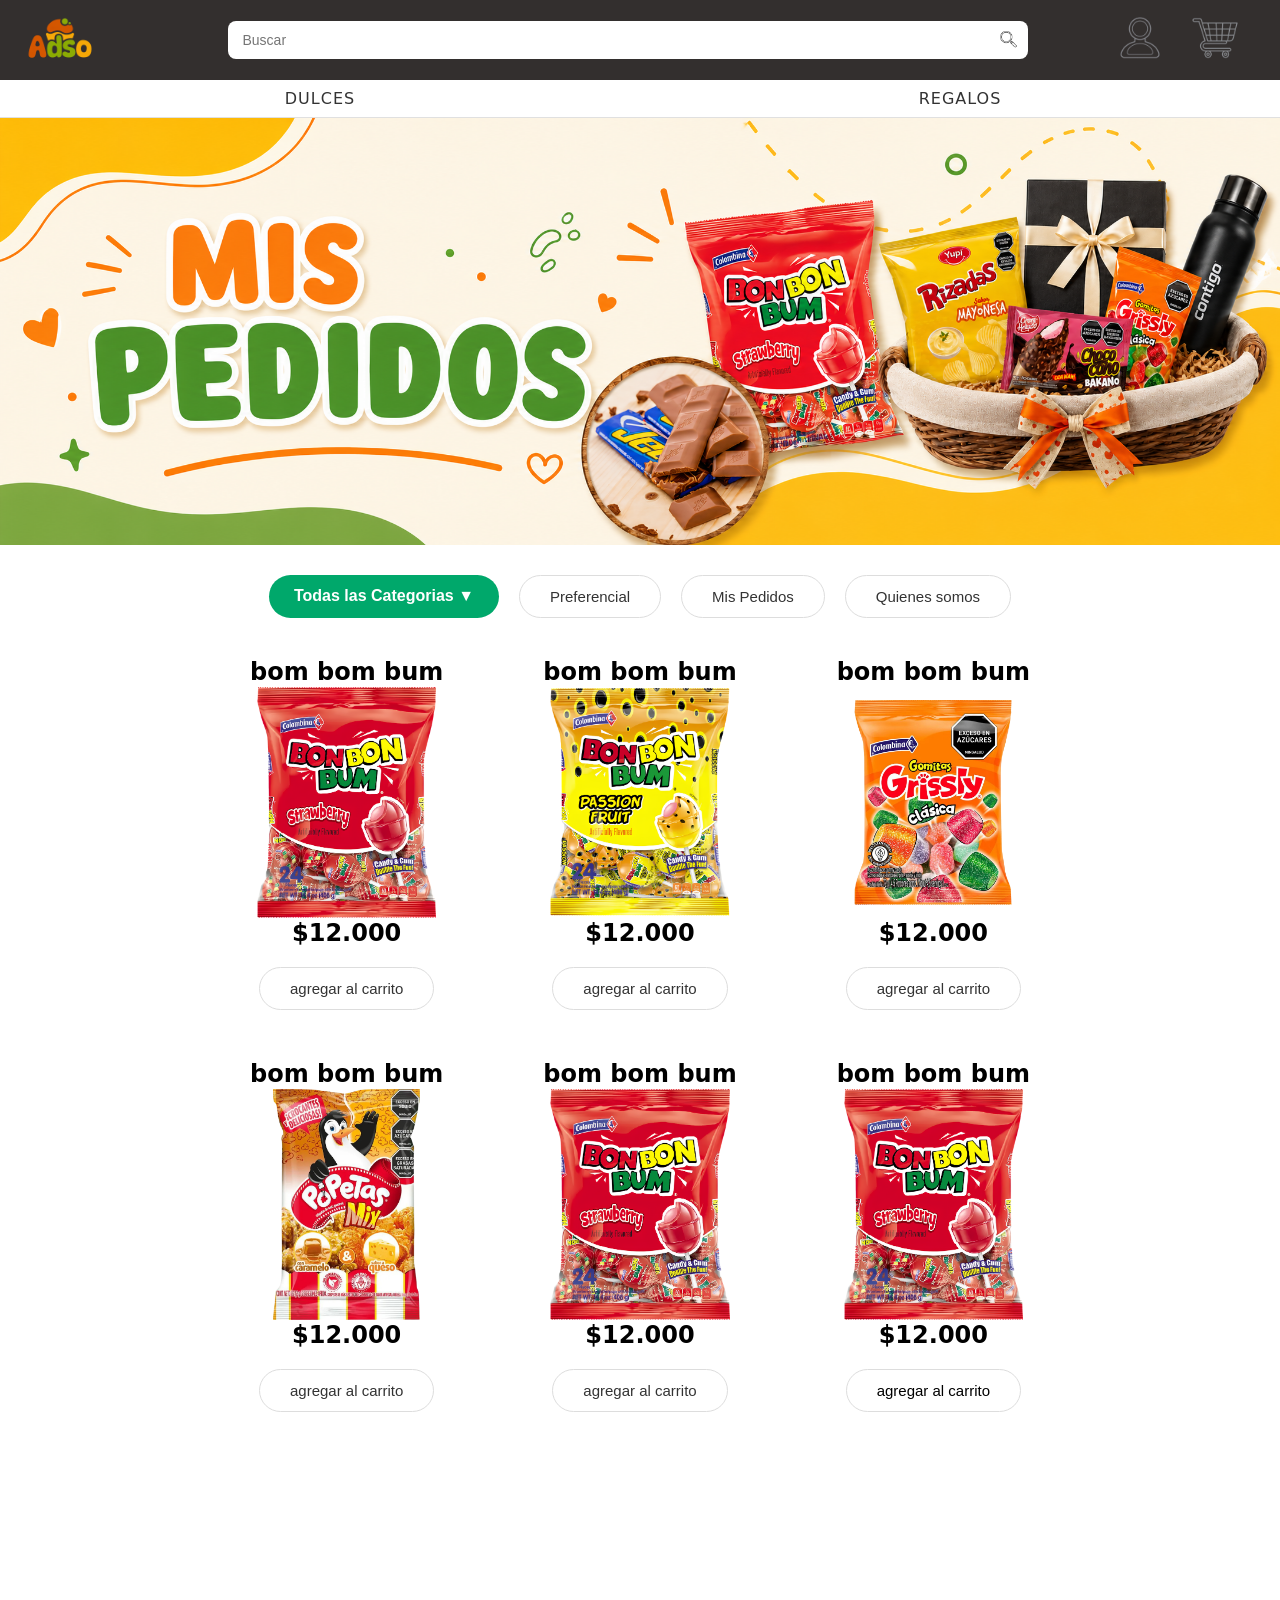
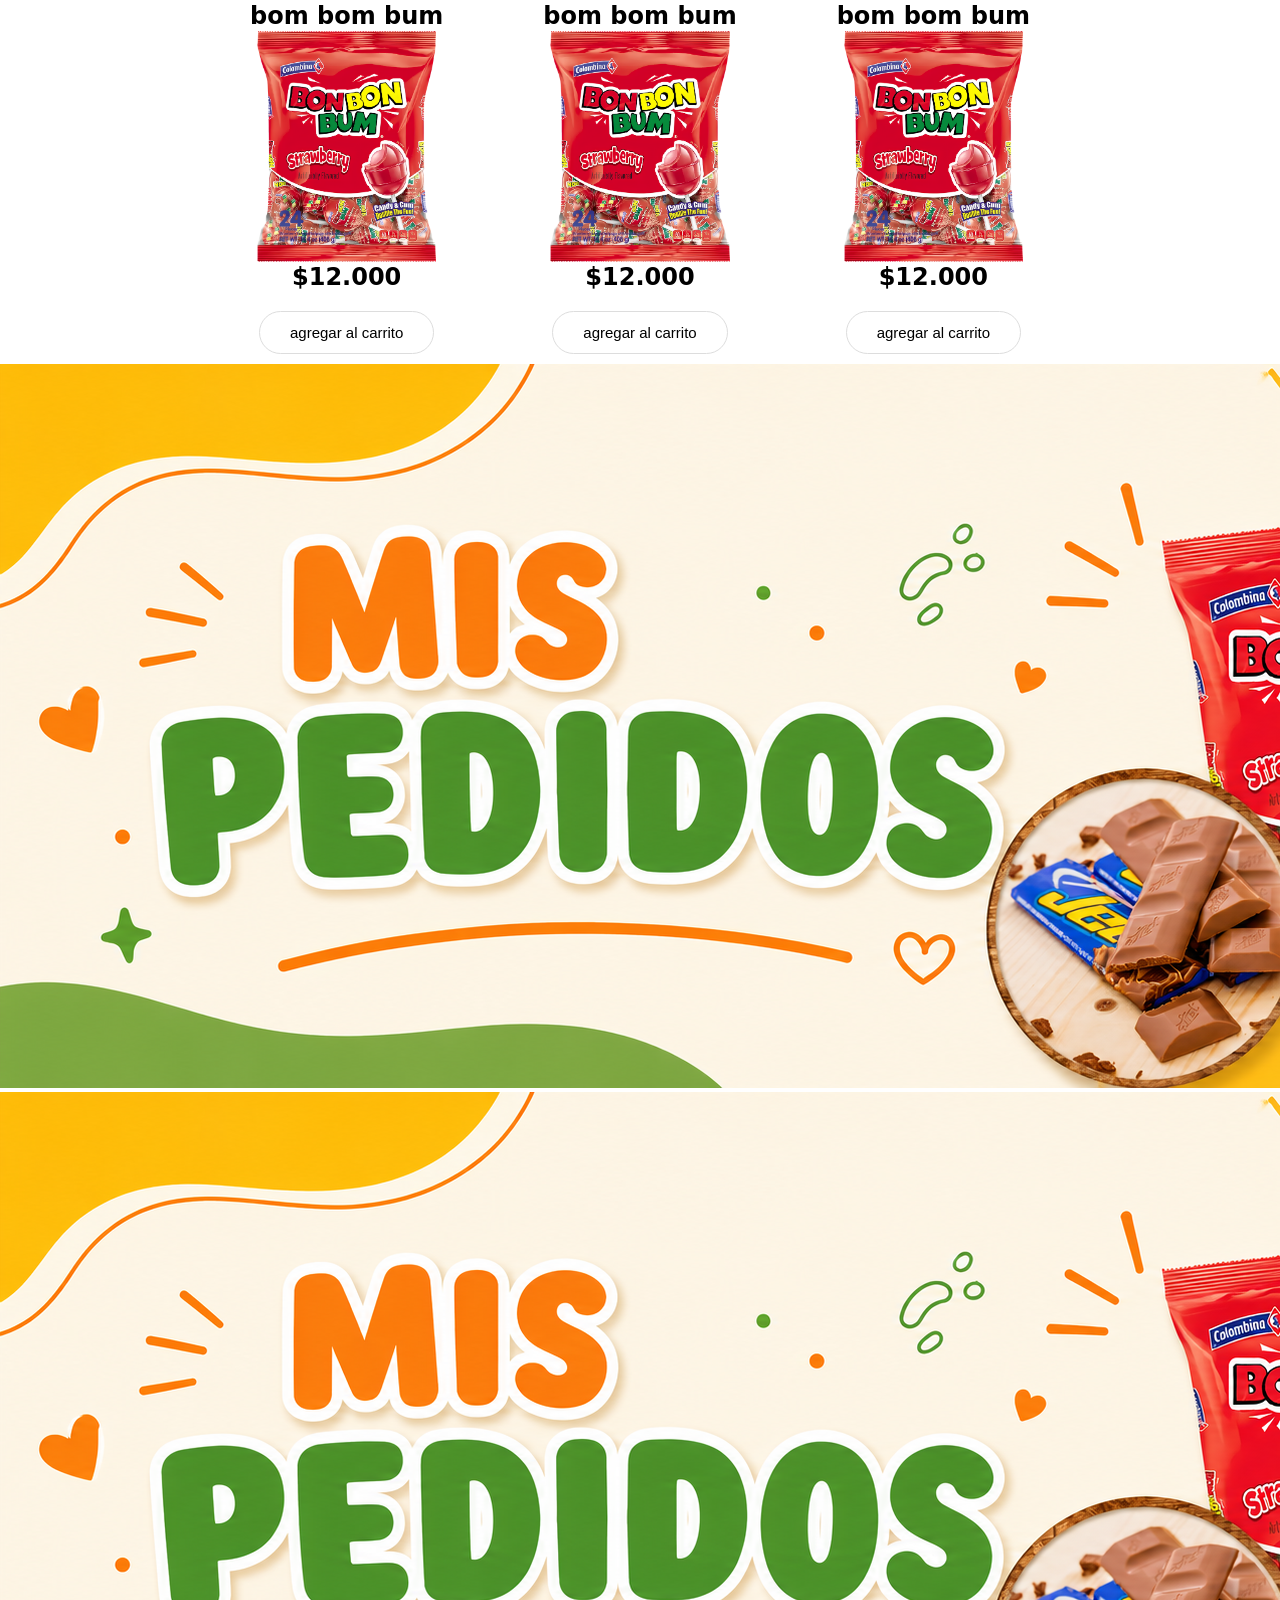
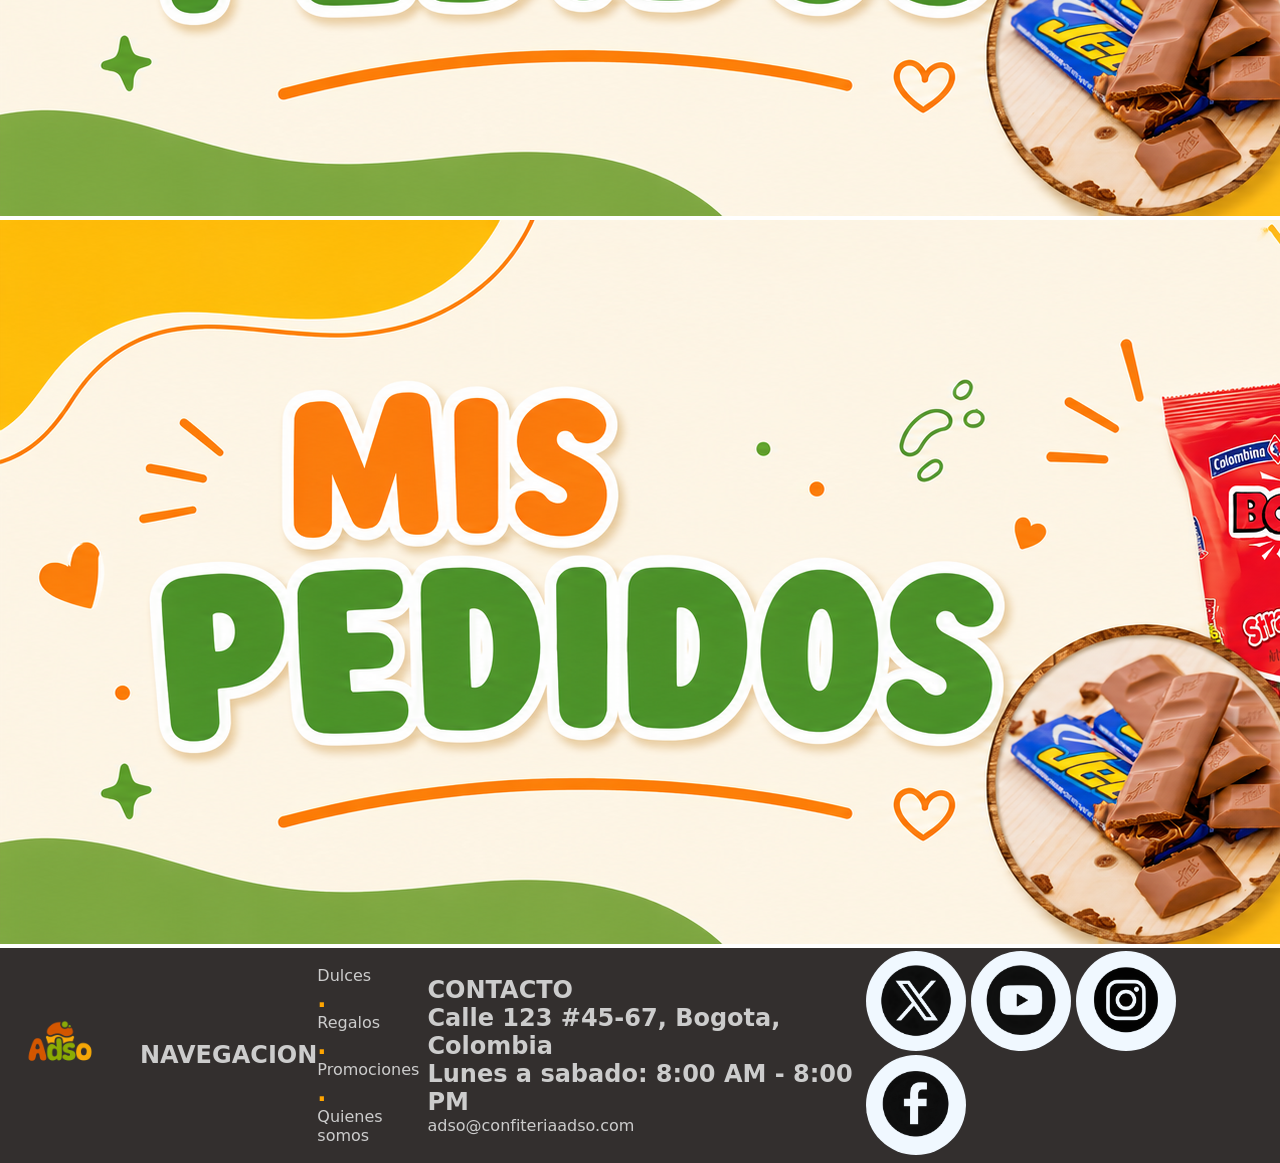
==== index.html @ 0f131763 "agregue mas elementos como los banner y deseñe la parte principal del footer" ====
<!DOCTYPE html>
<html lang="es">
<head>
    <meta charset="UTF-8">
    <meta name="viewport" content="width=device-width, initial-scale=1.0">
    <link rel="stylesheet" href="style.css">
    <title>Confiteria ADSO</title>
</head>
<body>
    <header class="header">
        <!-- logo confiteria -->
        <a href="" class="logo">
            <img src="logo.png" alt="Logo ADSO">
        </a>

        <!-- barra de busqueda -->
        <div class="busqueda">
            <input type="text" placeholder="Buscar">
            <button class="btn-buscar">
                <img src="lupa.png" alt="lupa">
            </button>
        </div>

        <!-- iconos -->
        <div class="iconos">
            <a href="" class="perfil">
                <img src="icono_perfil.png" alt="Perfil">
            </a>
            <a href="" class="carrito">
                <img src="icono_carrito.png" alt="Carrito">
            </a>
        </div>
    </header>
    <!-- bootones principales -->
    <div class="botones">
        <div class="dulces">
            <a href="">DULCES</a>
        </div>
        <div class="regalos">
            <a href="">REGALOS</a>
        </div>
    </div>
    <!-- banner -->
    <div class="banner">
        <img src="banner_mis_pedidos.png" alt="banner">
    </div>

    <!-- el fondo -->
    <div>
        <!--<img class="background" src="image.png" alt="fondo"> -->
        <!-- botones de navegacion -->
        <div class="navegacion">
            <button class="btn-categorias">
                Todas las Categorias
                <span class="flecha">▼</span>
            </button>
            <button class="btn-nav">Preferencial</button>
            <button class="btn-nav">Mis Pedidos</button>
            <button    class="btn-nav">Quienes somos</button>
        </div>
    </div>

    

    <!-- las tarjetas de los productos -->

    <div class="tarjetas">
        <div class="tarjetas-productos">
            <article class="tarjeta1">
                <header>
                    <h2>bom bom bum</h2>
                </header>
                <div class="imagen1">
                    <img src="bonbonbum.png" alt="dulce">
                </div>
                
                <h2>$12.000</h2>
                <div class="boton1">
                    <button class="btn-producto">agregar al carrito</button>
                </div>
                
            </article>
            
            <article class="tarjeta1">
                <header>
                    <h2>bom bom bum</h2>
                </header>
                <div class="imagen1">
                    <img src="bonbonbum(passion_fruit).png" alt="dulce">
                </div>
                <h2>$12.000</h2>
                <div class="boton1">
                    <button class="btn-producto">agregar al carrito</button>
                </div>
            </article>

            <article class="tarjeta1">
                <header>
                    <h2>bom bom bum</h2>
                </header>
                <div class="imagen1">
                    <img src="gomitas(grisly).png" alt="dulce">
                </div>
                <h2>$12.000</h2>
                <div class="boton1">
                    <button class="btn-producto">agregar al carrito</button>
                </div>
            </article>

            <article class="tarjeta1">
                <header>
                    <h2>bom bom bum</h2>
                </header>
                <div class="imagen1">
                    <img src="popetas(mix).png" alt="dulce">
                </div>
                <h2>$12.000</h2>
                <div class="boton1">
                    <button class="btn-producto">agregar al carrito</button>
                </div>
            </article>

            <article class="tarjeta1">
                <header>
                    <h2>bom bom bum</h2>
                </header>
                <div class="imagen1">
                    <img src="bonbonbum.png" alt="dulce">
                </div>
                <h2>$12.000</h2>
                <div class="boton1">
                    <button class="btn-producto">agregar al carrito</button>
                </div>
            </article>

            <article class="tarjeta1">
                <header>
                    <h2>bom bom bum</h2>
                </header>
                <div class="imagen1">
                    <img src="bonbonbum.png" alt="dulce">
                </div>
                <h2>$12.000</h2>
                <div class="boton1">
                    <button class="btn-producto"><a href="">agregar al carrito</a></button>
                </div>
            </article>

 
    
        </div>
    </div>

    <!-- la parte de los videos -->

    <section class="video1">
        <video autoplay muted>
	        <source src="video_paleta.mp4" type="video/mp4">
        </video>
    </section>

    <!-- la parte de los selectores de videos -->
    
    <section class="tarjetas">

        <div class="tarjetas-productos">
            <article class="tarjeta1">
                <header>
                    <h2>bom bom bum</h2>
                </header>
                <div class="imagen1">
                    <img src="bonbonbum.png" alt="dulce">
                </div>
                <h2>$12.000</h2>
                <div class="boton1">
                    <button class="btn-producto"><a href="">agregar al carrito</a></button>
                </div>
            </article>

        <article class="tarjeta1">
                <header>
                    <h2>bom bom bum</h2>
                </header>
                <div class="imagen1">
                    <img src="bonbonbum.png" alt="dulce">
                </div>
                <h2>$12.000</h2>
                <div class="boton1">
                    <button class="btn-producto"><a href="">agregar al carrito</a></button>
                </div>
        </article>

        <article class="tarjeta1">
                <header>
                    <h2>bom bom bum</h2>
                </header>
                <div class="imagen1">
                    <img src="bonbonbum.png" alt="dulce">
                </div>
                <h2>$12.000</h2>
                <div class="boton1">
                    <button class="btn-producto"><a href="">agregar al carrito</a></button>
                </div>
        </article>
        </div>
        

    </section>
    
    <!-- banners -->

    <section class="banners">
        <img src="banner_mis_pedidos.png" alt="mis_Pedidos">
        <img src="banner_mis_pedidos.png" alt="mi_Preferencial">
        <img src="banner_mis_pedidos.png" alt="quienes_Somos">
    </section>


    <!-- el fotter-->
    <footer class="footer">
        <div class="logo-footer">
            <img src="logo.png" alt="logo">
        </div>

        <div>
            <h2>NAVEGACION</h2>
        </div>

        <div class="enlaces">
            <a href="">Dulces</a>
            <h2><span>.</span></h2>
            <a href="">Regalos</a>
            <h2><span>.</span></h2>
            <a href="">Promociones</a>
            <h2><span>.</span></h2>
            <a href="">Quienes somos</a>
        </div>

        <div class="referencias">

            <h2>CONTACTO</h2>

            <h2>Calle 123 #45-67, Bogota, Colombia</h2>

            <h2>Lunes a sabado: 8:00 AM - 8:00 PM</h2>

            <a href="mailto:adso@gmail.com">adso@confiteriaadso.com</a>
        </div>

        <div class="iconos-footer">
            <img src="icono_twitter.png" alt="twitter">
            <img src="icono_youtube.png" alt="youtube">
            <img src="icono_instagram.png" alt="instagram">
            <img src="icono_facebook.png" alt="facebook">
        </div>


    </footer>

</body>
</html>
---- style.css ----
* {
    margin: 0;
    padding: 0;
    box-sizing: border-box;
}

body {
    font-family: system-ui, -apple-system, BlinkMacSystemFont, 'Segoe UI', Roboto, Oxygen, Ubuntu, Cantarell, 'Open Sans', 'Helvetica Neue', sans-serif;
}

/* el header */
.header {
    background-color: #332f2e;
    width: 100%;
    height: 80px;
    display: flex;
    justify-content: space-between;
    padding: 0 40px;
}


/* logo */


.logo{
    right: 30px;
    bottom: 8px;
    position: relative;
}

.logo img {
    width: 100px;
    height: auto;
}


/* barra de busqueda */
.busqueda {
    flex: 1;
    max-width: 800px;
    width: 100%;
    margin: 0 40px;
    position: relative;
    display: flex;
    align-items: center;
}

.busqueda input {
    width: 100%;
    height: 38px;
    border: none;
    border-radius: 8px;
    padding: 0 40px 0 15px;
    font-size: 14px;
    outline: none;
}

.btn-buscar {
    position: absolute;
    right: 10px;
    background: none;
    border: none;
    cursor: pointer;
}

.btn-buscar img {
    width: 20px;
    height: 20px;
}

/* iconos el perfil y el carrito */
.iconos {
    display: flex;
    gap: 25px;
    align-items: center;
}

.perfil img,
.carrito img {
    width: 50px;
    height: 50px;
}

/* botones */
.botones {
    background: white;
    height: 38px;
    display: flex;
    border-bottom: 1px solid #e0e0e0;
}

.dulces,
.regalos {
    width: 50%;
    height: 100%;
    display: flex;
    justify-content: center;
    align-items: center;
}

.dulces a,
.regalos a {
    text-decoration: none;
    color: #333;
    font-size: 16px;
    font-weight: 500;
    letter-spacing: 1px;
    
}

.dulces:hover,
.regalos:hover {
    background-color: #f5f5f5;
}

/* banner */

.banner{
    width: 100%;
    height: auto;
    border-radius: 1px #000000;
}

.banner img {
    width: 100%;
    height: auto;
    display: block;
}

/* imagen de fondo */
.background{
    width: 100%;
    height: a;
}

/* botones principales */

.navegacion {
    display: flex;
    justify-content: center;
    gap: 20px;
    margin: 30px 0;
}

.navegacion span {
    font-weight: bold;
}

.btn-categorias {
    background-color: #00a86b;
    color: white;
    border: none;
    border-radius: 25px;
    padding: 12px 25px;
    
    font-size: 100%;
    font-weight: 600;
}

.btn-categorias:hover {
    background-color: #008f5a;
}

.btn-nav {
    background-color: white;
    color: #333;
    border: 1px solid #ddd;
    border-radius: 25px;
    padding: 12px 30px;
    font-size: 15px;
    font-weight: 500;
}

.btn-nav:hover {
    background-color: #f0f0f0;
    border-color: #ccc;
}


/* las tarjetas de los productos */

.tarjetas{
    display: flex;
    align-items: center;
    justify-content: center;
    width: auto;
    height: auto;
}

.imagen1{
    display: flex;
    align-items: center;
    justify-content: center;
    padding: 10px;
    max-width: 264px;
    max-height: 213px;
}

.boton1{
    display: flex;
    align-items: center;
    justify-content: center;
    padding: 10px;
}




.tarjetas-productos{
    width: 850px;
    display: grid;
    align-items: center;
    justify-content: center;
    gap: 30px;
    grid-template-columns: 1fr 1fr 1fr;

}

.tarjeta1 h2{
    display: flex;
    align-items: center;
    justify-content: center;
    padding: 10px ;
}



.tarjeta1 img{
    width: 100%;
    height: auto;
    max-width: 180px;
    display: block;
    max-height: 231px;
    width: auto;
}

.tarjeta1 button{
    display: flex;
    align-items: center;
    justify-content: center;

}

.btn-producto{
    background-color: white;
    color: #333;
    border: 1px solid #ddd;
    border-radius: 25px;
    padding: 12px 30px;
    font-size: 15px;
    font-weight: 500;
    
    
}

.btn-producto a {
    text-decoration: none;
    color: #000000;
}

.btn-producto:hover {
    background-color: #f0f0f0;
    border-color: #ccc;
    
}

/* parte del video */

.video1{
    max-height: 400px;
    height: auto;
    width: auto;
    display: flex;
    align-items: center;
    justify-content: center;
}

.video1 video{
    max-height: 400px;
    height: auto;
    width: auto;
    padding: 10px;
}

/* parte del selector del video */




/* parte de los banners*/

.banners{

}

.banners img{

}


/* parte del footer*/
.footer{
    display: flex;
    align-items: center;
    justify-content: center;



    background-color: #332f2e;
    width: 100%;
    height: 215px;
    display: flex;
    justify-content: space-between;
    padding: 0 40px;

}

.footer a{
    text-decoration: none;
    color: #ccc;
    
}

.footer h2{
    text-decoration: none;
    color: #ccc;
}

.enlaces h2{
    color: orange;
}


.logo-footer{
    right: 30px;
    bottom: 8px;
    position: relative;
}

.logo-footer img {
    width: 100px;
    height: auto;
}

.iconos-footer{
    
}

.iconos-footer img{
    width: 100px;
    height: auto;
    background-color: aliceblue;
    border-radius: 100%;
}
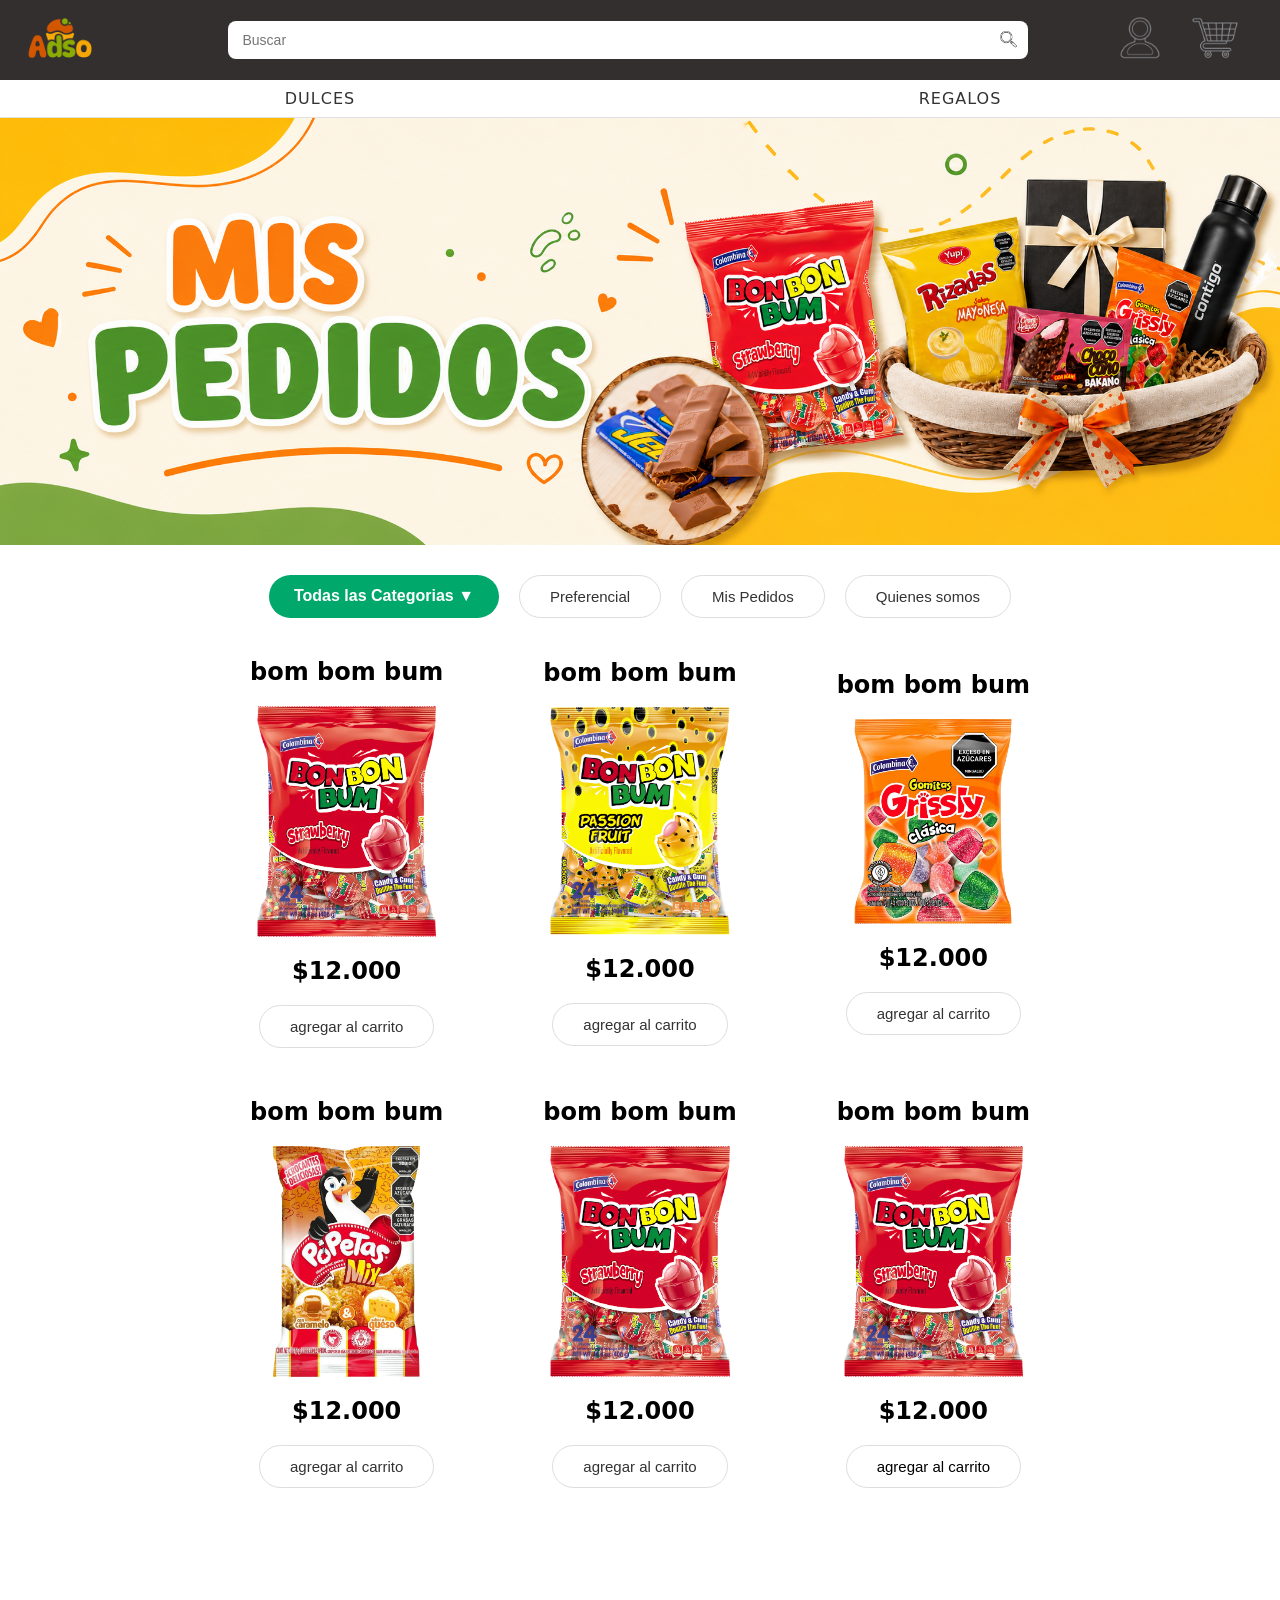
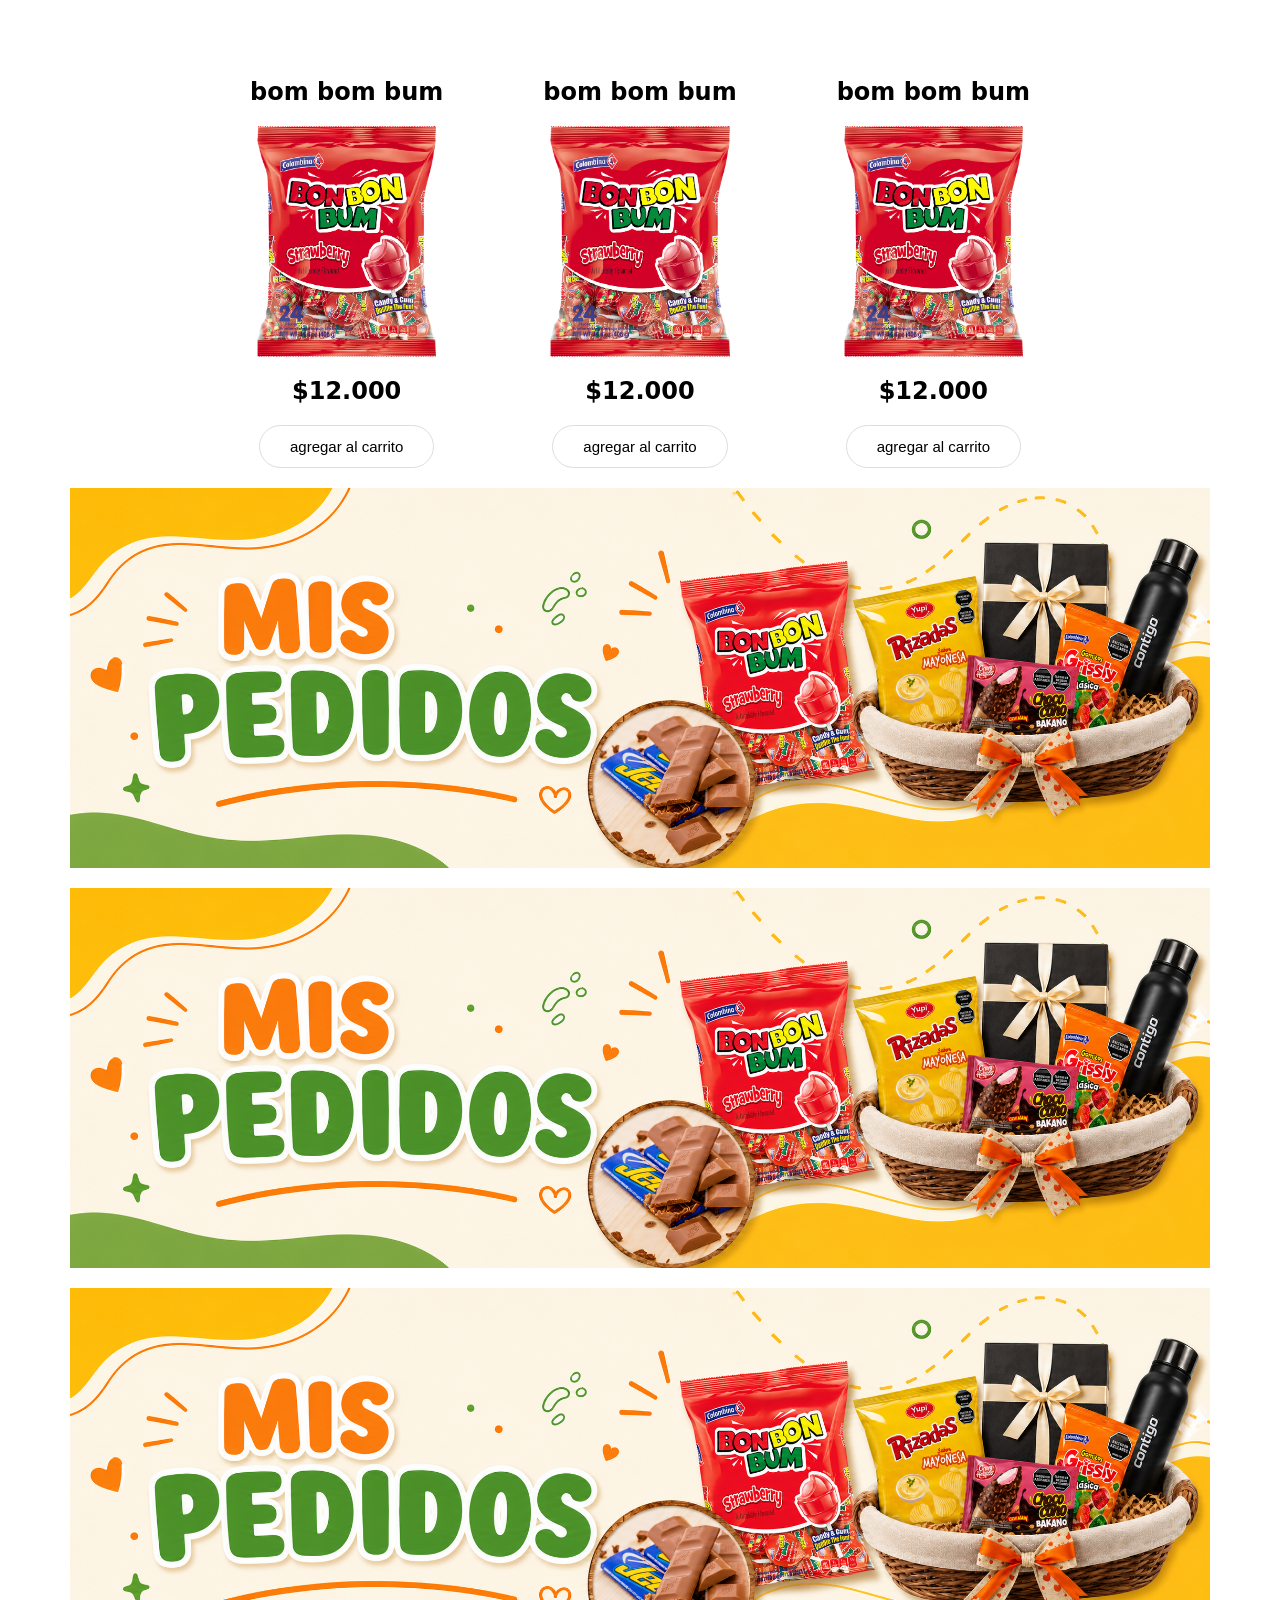
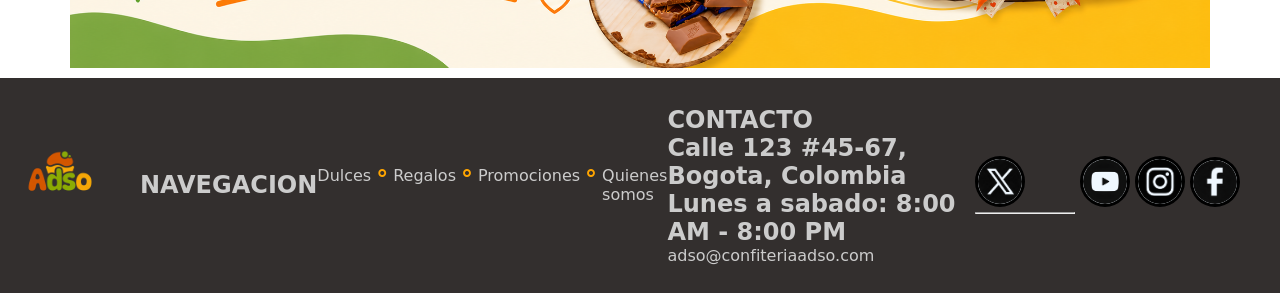
==== commit 98fe626d: "mejore la estructura de la pagina" ====
--- a/index.html
+++ b/index.html
@@ -209,11 +209,11 @@
     
     <!-- banners -->
 
-    <section class="banners">
+    <div class="banners">
         <img src="banner_mis_pedidos.png" alt="mis_Pedidos">
         <img src="banner_mis_pedidos.png" alt="mi_Preferencial">
         <img src="banner_mis_pedidos.png" alt="quienes_Somos">
-    </section>
+    </div>
 
 
     <!-- el fotter-->
@@ -228,11 +228,17 @@
 
         <div class="enlaces">
             <a href="">Dulces</a>
-            <h2><span>.</span></h2>
+            <div class="punto">
+                <h2><span>°</span></h2>
+            </div>
             <a href="">Regalos</a>
-            <h2><span>.</span></h2>
+            <div class="punto">
+                <h2><span>°</span></h2>
+            </div>
             <a href="">Promociones</a>
-            <h2><span>.</span></h2>
+            <div class="punto">
+                <h2><span>°</span></h2>
+            </div>
             <a href="">Quienes somos</a>
         </div>
 
@@ -246,13 +252,18 @@
 
             <a href="mailto:adso@gmail.com">adso@confiteriaadso.com</a>
         </div>
+
+        
 
         <div class="iconos-footer">
             <img src="icono_twitter.png" alt="twitter">
             <img src="icono_youtube.png" alt="youtube">
             <img src="icono_instagram.png" alt="instagram">
             <img src="icono_facebook.png" alt="facebook">
-        </div>
+            <hr>
+        </div>
+
+        
 
 
     </footer>
--- a/style.css
+++ b/style.css
@@ -193,7 +193,7 @@
     justify-content: center;
     padding: 10px;
     max-width: 264px;
-    max-height: 213px;
+    max-height: 270px;
 }
 
 .boton1{
@@ -229,7 +229,7 @@
     width: 100%;
     height: auto;
     max-width: 180px;
-    display: block;
+    display: flex;
     max-height: 231px;
     width: auto;
 }
@@ -290,11 +290,19 @@
 /* parte de los banners*/
 
 .banners{
-
+    height: auto;
+    width: auto;
+    display: grid;
+    align-items: center;
+    justify-content: center;
 }
 
 .banners img{
-
+    height: 400px;
+    max-height: 400px;
+    height: auto;
+    width: auto;
+    padding: 10px;
 }
 
 
@@ -325,6 +333,13 @@
     text-decoration: none;
     color: #ccc;
 }
+
+.enlaces{
+    display: flex;
+    justify-content: center;
+    gap: 5px;
+}
+
 
 .enlaces h2{
     color: orange;
@@ -342,13 +357,26 @@
     height: auto;
 }
 
+
 .iconos-footer{
-    
+    width: 400px;
+    display: grid;
+    align-items: center;
+    justify-content: center;
+    gap: 5px;
+    grid-template-columns: 1fr 1fr 1fr 1fr;
 }
 
 .iconos-footer img{
-    width: 100px;
+    width: 50px;
     height: auto;
     background-color: aliceblue;
     border-radius: 100%;
-}
+    border-color: #000000;
+    border-style: solid;
+}
+
+.footer hr{
+    color: #008f5a;
+    width: 100px;
+}
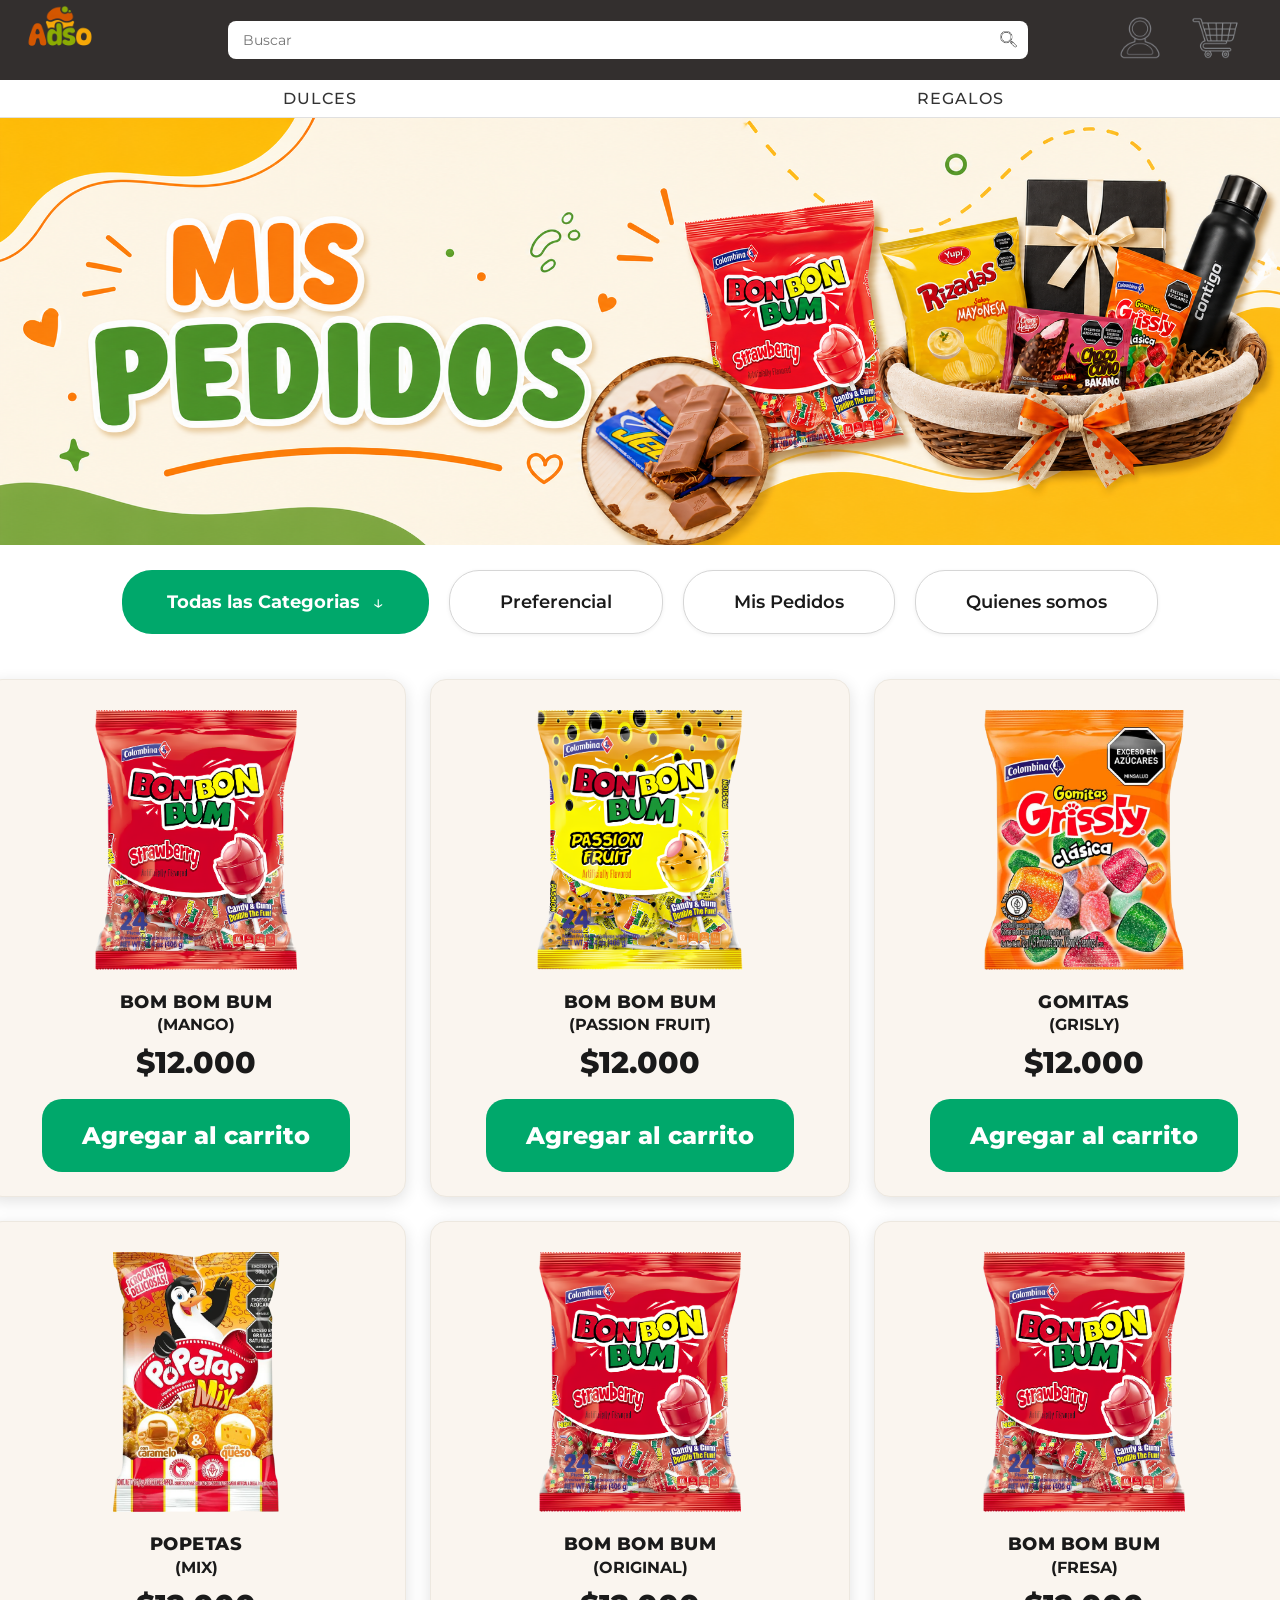
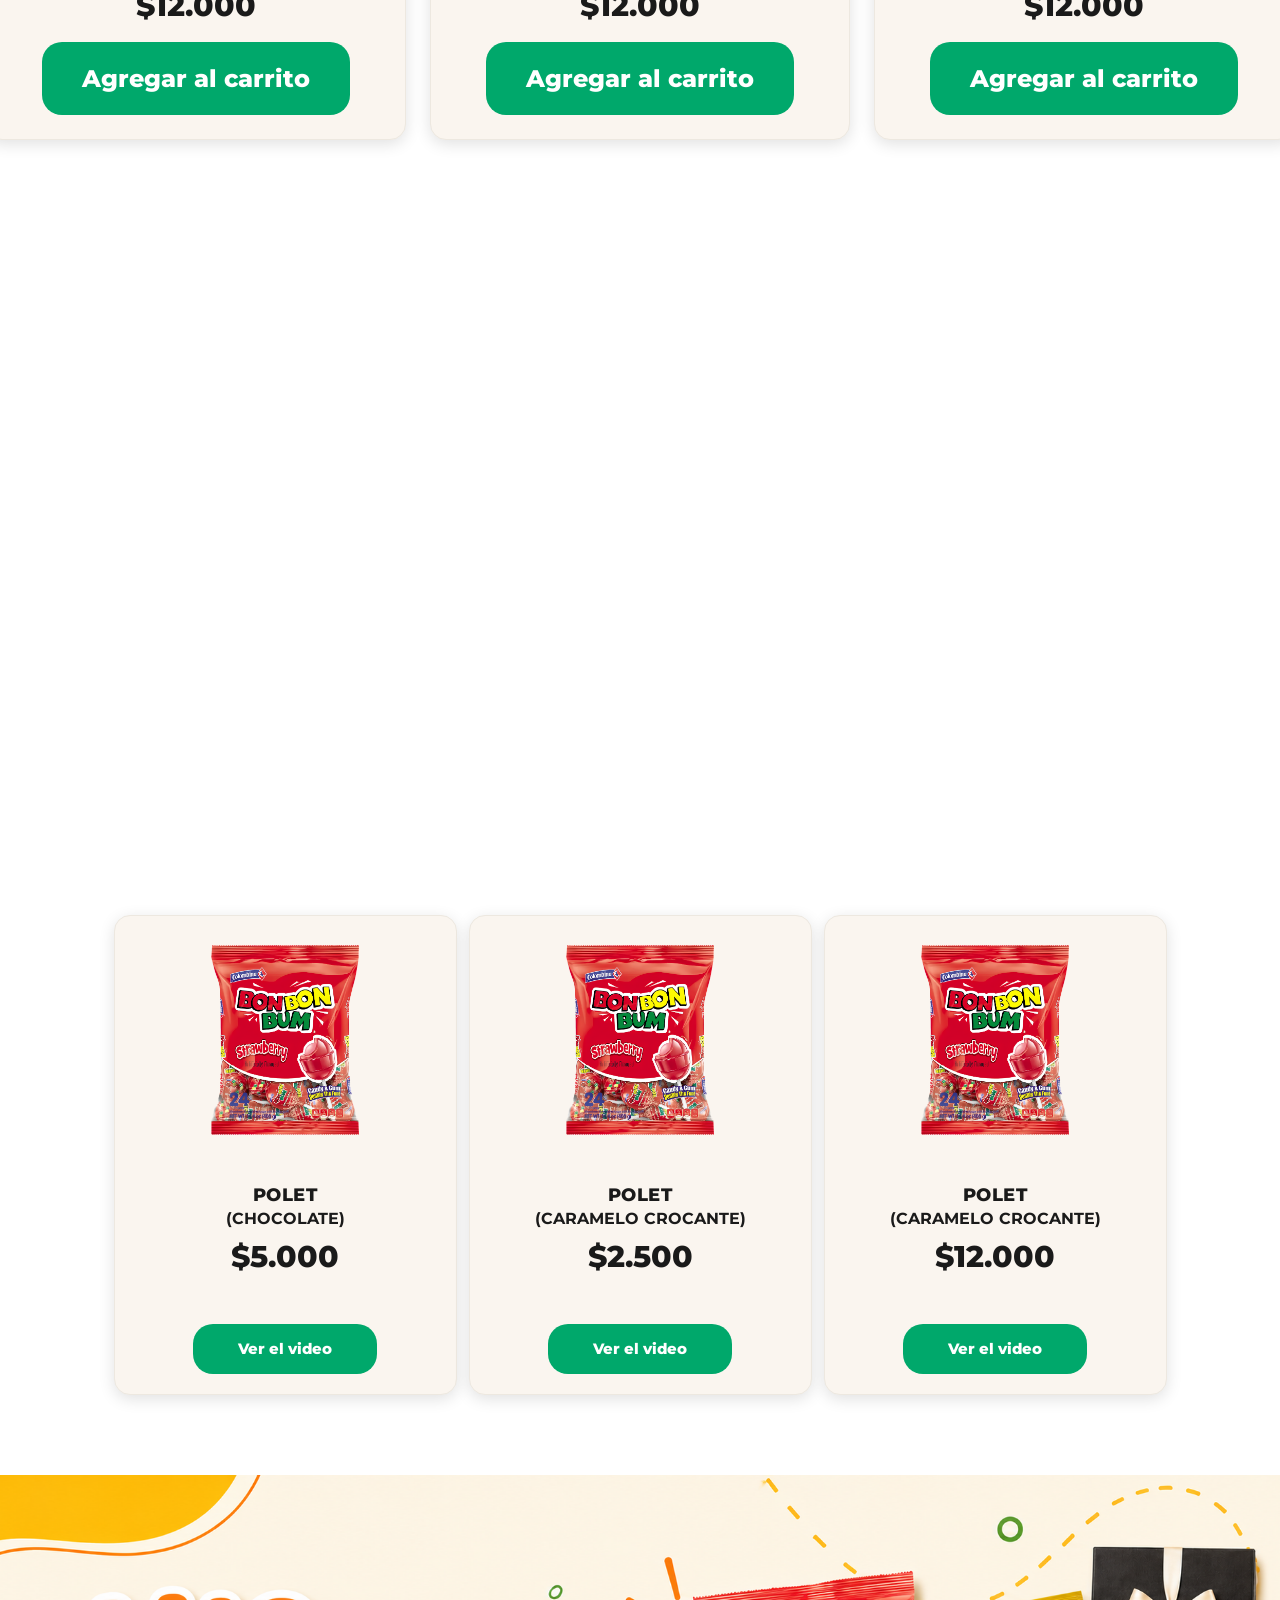
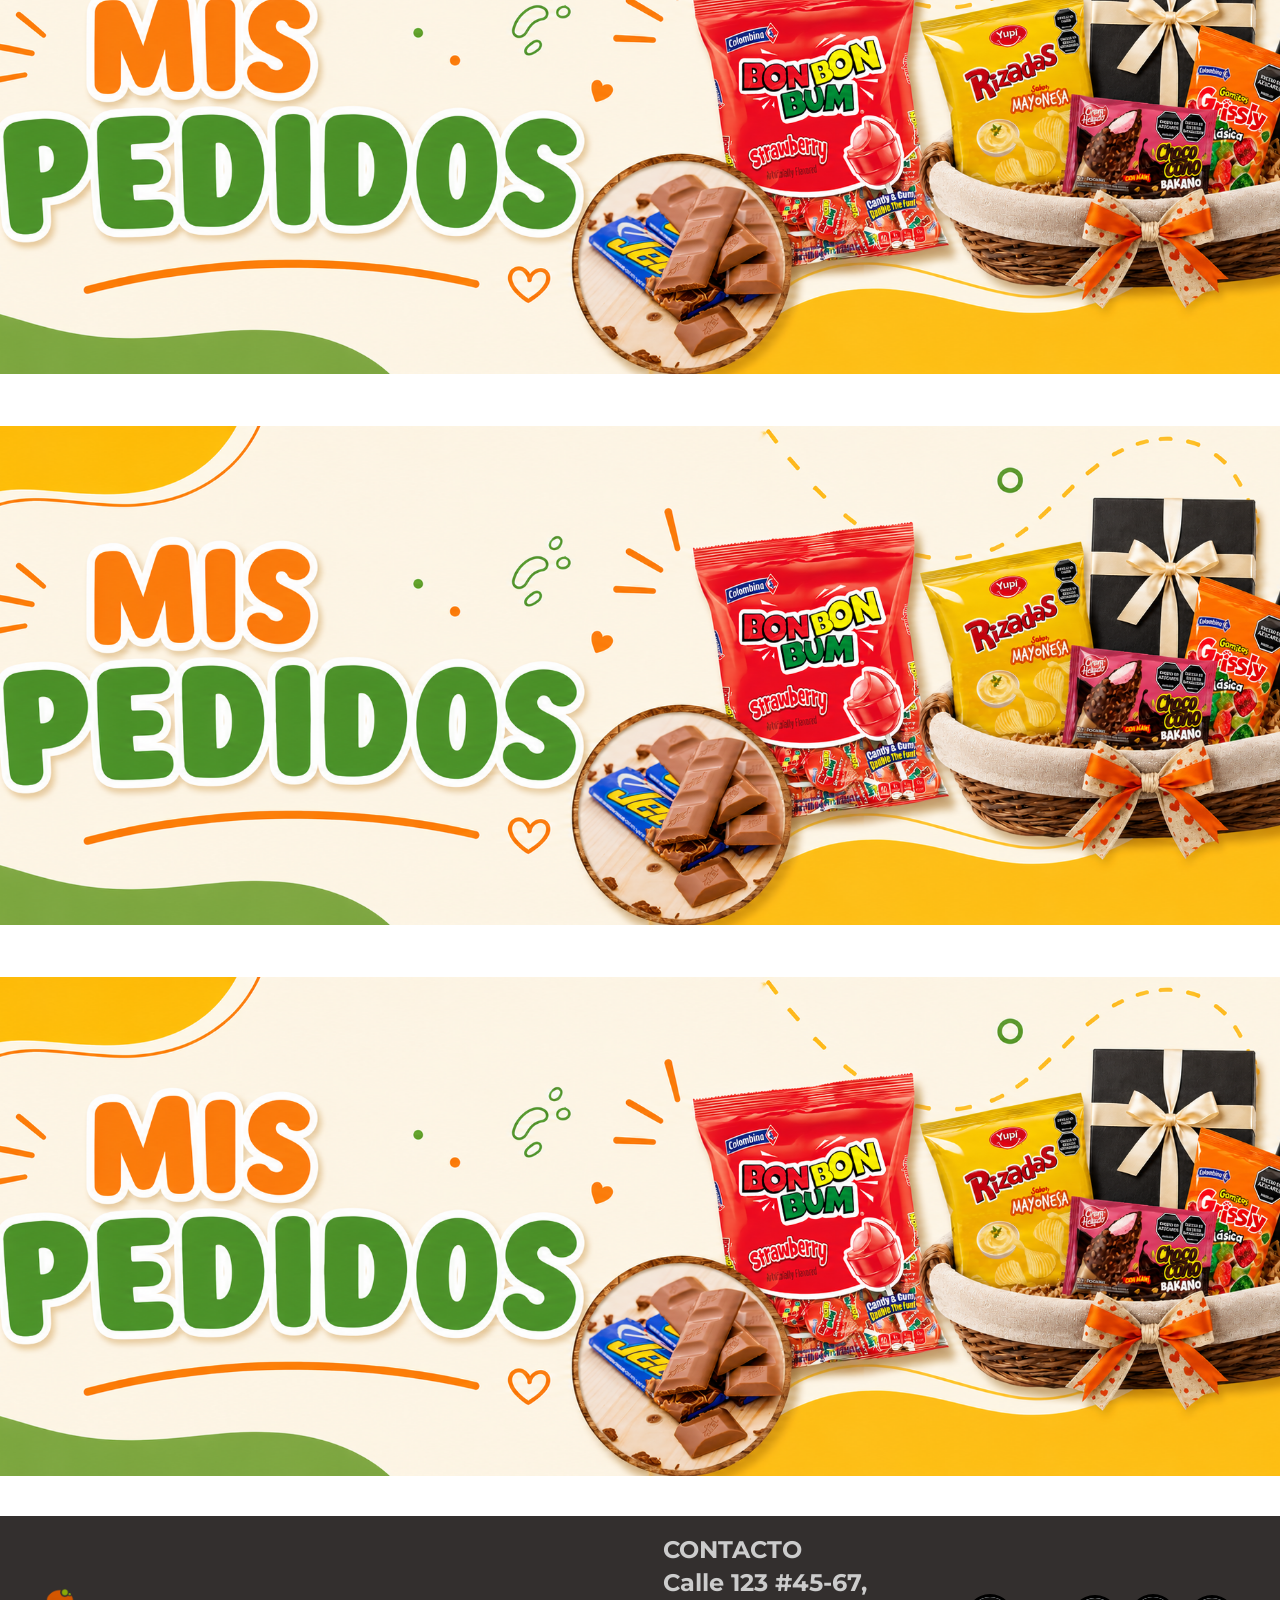
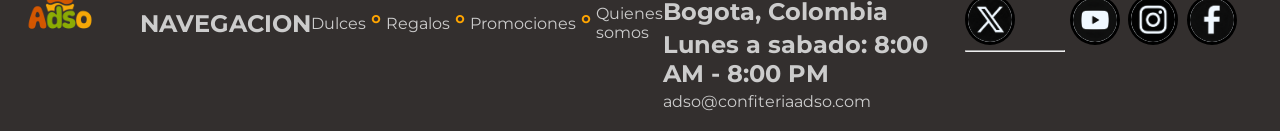
==== commit fb20a36c: "e mejorado ya el diseño mejore la parte de los botones y estoy preparando la responsividad" ====
--- a/index.html
+++ b/index.html
@@ -31,6 +31,7 @@
             </a>
         </div>
     </header>
+
     <!-- bootones principales -->
     <div class="botones">
         <div class="dulces">
@@ -40,6 +41,7 @@
             <a href="">REGALOS</a>
         </div>
     </div>
+
     <!-- banner -->
     <div class="banner">
         <img src="banner_mis_pedidos.png" alt="banner">
@@ -47,174 +49,177 @@
 
     <!-- el fondo -->
     <div>
-        <!--<img class="background" src="image.png" alt="fondo"> -->
         <!-- botones de navegacion -->
         <div class="navegacion">
             <button class="btn-categorias">
                 Todas las Categorias
-                <span class="flecha">▼</span>
+                <span class="flecha">↓</span>
             </button>
             <button class="btn-nav">Preferencial</button>
             <button class="btn-nav">Mis Pedidos</button>
-            <button    class="btn-nav">Quienes somos</button>
-        </div>
-    </div>
-
-    
+            <button class="btn-nav">Quienes somos</button>
+        </div>
+    </div>
 
     <!-- las tarjetas de los productos -->
-
     <div class="tarjetas">
         <div class="tarjetas-productos">
-            <article class="tarjeta1">
-                <header>
-                    <h2>bom bom bum</h2>
-                </header>
-                <div class="imagen1">
-                    <img src="bonbonbum.png" alt="dulce">
-                </div>
-                
-                <h2>$12.000</h2>
-                <div class="boton1">
-                    <button class="btn-producto">agregar al carrito</button>
-                </div>
-                
-            </article>
-            
-            <article class="tarjeta1">
-                <header>
-                    <h2>bom bom bum</h2>
-                </header>
+
+            <article class="tarjeta1">
+                <div class="imagen1">
+                    <img src="bonbonbum.png" alt="dulce">
+                </div>
+                <div class="info-producto">
+                    <h2 class="nombre-producto">BOM BOM BUM</h2>
+                    <p class="subtitulo-producto">(MANGO)</p>
+                    <p class="precio-producto">$12.000</p>
+                </div>
+                <div class="boton1">
+                    <button class="btn-producto">Agregar al carrito</button>
+                </div>
+            </article>
+
+            <article class="tarjeta1">
                 <div class="imagen1">
                     <img src="bonbonbum(passion_fruit).png" alt="dulce">
                 </div>
-                <h2>$12.000</h2>
-                <div class="boton1">
-                    <button class="btn-producto">agregar al carrito</button>
-                </div>
-            </article>
-
-            <article class="tarjeta1">
-                <header>
-                    <h2>bom bom bum</h2>
-                </header>
+                <div class="info-producto">
+                    <h2 class="nombre-producto">BOM BOM BUM</h2>
+                    <p class="subtitulo-producto">(PASSION FRUIT)</p>
+                    <p class="precio-producto">$12.000</p>
+                </div>
+                <div class="boton1">
+                    <button class="btn-producto">Agregar al carrito</button>
+                </div>
+            </article>
+
+            <article class="tarjeta1">
                 <div class="imagen1">
                     <img src="gomitas(grisly).png" alt="dulce">
                 </div>
-                <h2>$12.000</h2>
-                <div class="boton1">
-                    <button class="btn-producto">agregar al carrito</button>
-                </div>
-            </article>
-
-            <article class="tarjeta1">
-                <header>
-                    <h2>bom bom bum</h2>
-                </header>
+                <div class="info-producto">
+                    <h2 class="nombre-producto">GOMITAS</h2>
+                    <p class="subtitulo-producto">(GRISLY)</p>
+                    <p class="precio-producto">$12.000</p>
+                </div>
+                <div class="boton1">
+                    <button class="btn-producto">Agregar al carrito</button>
+                </div>
+            </article>
+
+            <article class="tarjeta1">
                 <div class="imagen1">
                     <img src="popetas(mix).png" alt="dulce">
                 </div>
-                <h2>$12.000</h2>
-                <div class="boton1">
-                    <button class="btn-producto">agregar al carrito</button>
-                </div>
-            </article>
-
-            <article class="tarjeta1">
-                <header>
-                    <h2>bom bom bum</h2>
-                </header>
-                <div class="imagen1">
-                    <img src="bonbonbum.png" alt="dulce">
-                </div>
-                <h2>$12.000</h2>
-                <div class="boton1">
-                    <button class="btn-producto">agregar al carrito</button>
-                </div>
-            </article>
-
-            <article class="tarjeta1">
-                <header>
-                    <h2>bom bom bum</h2>
-                </header>
-                <div class="imagen1">
-                    <img src="bonbonbum.png" alt="dulce">
-                </div>
-                <h2>$12.000</h2>
-                <div class="boton1">
-                    <button class="btn-producto"><a href="">agregar al carrito</a></button>
-                </div>
-            </article>
-
- 
-    
+                <div class="info-producto">
+                    <h2 class="nombre-producto">POPETAS</h2>
+                    <p class="subtitulo-producto">(MIX)</p>
+                    <p class="precio-producto">$12.000</p>
+                </div>
+                <div class="boton1">
+                    <button class="btn-producto">Agregar al carrito</button>
+                </div>
+            </article>
+
+            <article class="tarjeta1">
+                <div class="imagen1">
+                    <img src="bonbonbum.png" alt="dulce">
+                </div>
+                <div class="info-producto">
+                    <h2 class="nombre-producto">BOM BOM BUM</h2>
+                    <p class="subtitulo-producto">(ORIGINAL)</p>
+                    <p class="precio-producto">$12.000</p>
+                </div>
+                <div class="boton1">
+                    <button class="btn-producto">Agregar al carrito</button>
+                </div>
+            </article>
+
+            <article class="tarjeta1">
+                <div class="imagen1">
+                    <img src="bonbonbum.png" alt="dulce">
+                </div>
+                <div class="info-producto">
+                    <h2 class="nombre-producto">BOM BOM BUM</h2>
+                    <p class="subtitulo-producto">(FRESA)</p>
+                    <p class="precio-producto">$12.000</p>
+                </div>
+                <div class="boton1">
+                    <button class="btn-producto">Agregar al carrito</button>
+                </div>
+            </article>
+
         </div>
     </div>
 
     <!-- la parte de los videos -->
-
     <section class="video1">
         <video autoplay muted>
-	        <source src="video_paleta.mp4" type="video/mp4">
+            <source src="video_paleta.mp4" type="video/mp4">
         </video>
     </section>
 
     <!-- la parte de los selectores de videos -->
-    
     <section class="tarjetas">
-
-        <div class="tarjetas-productos">
-            <article class="tarjeta1">
-                <header>
-                    <h2>bom bom bum</h2>
-                </header>
-                <div class="imagen1">
-                    <img src="bonbonbum.png" alt="dulce">
-                </div>
-                <h2>$12.000</h2>
-                <div class="boton1">
-                    <button class="btn-producto"><a href="">agregar al carrito</a></button>
-                </div>
-            </article>
-
-        <article class="tarjeta1">
-                <header>
-                    <h2>bom bom bum</h2>
-                </header>
-                <div class="imagen1">
-                    <img src="bonbonbum.png" alt="dulce">
-                </div>
-                <h2>$12.000</h2>
-                <div class="boton1">
-                    <button class="btn-producto"><a href="">agregar al carrito</a></button>
-                </div>
-        </article>
-
-        <article class="tarjeta1">
-                <header>
-                    <h2>bom bom bum</h2>
-                </header>
-                <div class="imagen1">
-                    <img src="bonbonbum.png" alt="dulce">
-                </div>
-                <h2>$12.000</h2>
-                <div class="boton1">
-                    <button class="btn-producto"><a href="">agregar al carrito</a></button>
-                </div>
-        </article>
-        </div>
-        
-
+        <div class="tarjetas-productos tarjetas-video">
+
+            <article class="tarjeta1 tarjeta-video">
+                <div class="imagen1">
+                    <img src="bonbonbum.png" alt="dulce">
+                </div>
+                <div class="info-producto">
+                    <h2 class="nombre-producto">POLET</h2>
+                    <p class="subtitulo-producto">(CHOCOLATE)</p>
+                    <p class="precio-producto">$5.000</p>
+                </div>
+                <div class="boton1">
+                    <button class="btn-producto btn-video">Ver el video</button>
+                </div>
+            </article>
+
+            <article class="tarjeta1 tarjeta-video">
+                <div class="imagen1">
+                    <img src="bonbonbum.png" alt="dulce">
+                </div>
+                <div class="info-producto">
+                    <h2 class="nombre-producto">POLET</h2>
+                    <p class="subtitulo-producto">(CARAMELO CROCANTE)</p>
+                    <p class="precio-producto">$2.500</p>
+                </div>
+                <div class="boton1">
+                    <button class="btn-producto btn-video">Ver el video</button>
+                </div>
+            </article>
+
+            <article class="tarjeta1 tarjeta-video">
+                <div class="imagen1">
+                    <img src="bonbonbum.png" alt="dulce">
+                </div>
+                <div class="info-producto">
+                    <h2 class="nombre-producto">POLET</h2>
+                    <p class="subtitulo-producto">(CARAMELO CROCANTE)</p>
+                    <p class="precio-producto">$12.000</p>
+                </div>
+                <div class="boton1">
+                    <button class="btn-producto btn-video">Ver el video</button>
+                </div>
+            </article>
+
+        </div>
     </section>
-    
+
     <!-- banners -->
-
     <div class="banners">
-        <img src="banner_mis_pedidos.png" alt="mis_Pedidos">
-        <img src="banner_mis_pedidos.png" alt="mi_Preferencial">
-        <img src="banner_mis_pedidos.png" alt="quienes_Somos">
-    </div>
-
+        <a href="" class="banner-link">
+            <img src="banner_mis_pedidos.png" alt="mis_Pedidos">
+        </a>
+        <a href="" class="banner-link">
+            <img src="banner_mis_pedidos.png" alt="mi_Preferencial">
+        </a>
+        <a href="" class="banner-link">
+            <img src="banner_mis_pedidos.png" alt="quienes_Somos">
+        </a>
+    </div>
 
     <!-- el fotter-->
     <footer class="footer">
@@ -243,17 +248,11 @@
         </div>
 
         <div class="referencias">
-
             <h2>CONTACTO</h2>
-
             <h2>Calle 123 #45-67, Bogota, Colombia</h2>
-
             <h2>Lunes a sabado: 8:00 AM - 8:00 PM</h2>
-
             <a href="mailto:adso@gmail.com">adso@confiteriaadso.com</a>
         </div>
-
-        
 
         <div class="iconos-footer">
             <img src="icono_twitter.png" alt="twitter">
@@ -262,10 +261,6 @@
             <img src="icono_facebook.png" alt="facebook">
             <hr>
         </div>
-
-        
-
-
     </footer>
 
 </body>
--- a/style.css
+++ b/style.css
@@ -1,3 +1,5 @@
+@import url('https://fonts.googleapis.com/css2?family=Montserrat:wght@400;500;600;700;800&display=swap');
+
 * {
     margin: 0;
     padding: 0;
@@ -5,7 +7,12 @@
 }
 
 body {
-    font-family: system-ui, -apple-system, BlinkMacSystemFont, 'Segoe UI', Roboto, Oxygen, Ubuntu, Cantarell, 'Open Sans', 'Helvetica Neue', sans-serif;
+    font-family: 'Montserrat', sans-serif;
+}
+
+button,
+input {
+    font-family: 'Montserrat', sans-serif;
 }
 
 /* el header */
@@ -15,14 +22,11 @@
     height: 80px;
     display: flex;
     justify-content: space-between;
+    align-items: center;
     padding: 0 40px;
 }
 
-
-/* logo */
-
-
-.logo{
+.logo {
     right: 30px;
     bottom: 8px;
     position: relative;
@@ -32,7 +36,6 @@
     width: 100px;
     height: auto;
 }
-
 
 /* barra de busqueda */
 .busqueda {
@@ -68,7 +71,7 @@
     height: 20px;
 }
 
-/* iconos el perfil y el carrito */
+/* iconos perfil y carrito */
 .iconos {
     display: flex;
     gap: 25px;
@@ -105,7 +108,6 @@
     font-size: 16px;
     font-weight: 500;
     letter-spacing: 1px;
-    
 }
 
 .dulces:hover,
@@ -114,11 +116,9 @@
 }
 
 /* banner */
-
-.banner{
-    width: 100%;
-    height: auto;
-    border-radius: 1px #000000;
+.banner {
+    width: 100%;
+    height: auto;
 }
 
 .banner img {
@@ -127,34 +127,35 @@
     display: block;
 }
 
-/* imagen de fondo */
-.background{
-    width: 100%;
-    height: a;
-}
-
 /* botones principales */
-
 .navegacion {
     display: flex;
     justify-content: center;
+    align-items: center;
     gap: 20px;
-    margin: 30px 0;
-}
-
-.navegacion span {
-    font-weight: bold;
+    margin: 25px 0;
+    padding: 0 40px;
+    width: 100%;
 }
 
 .btn-categorias {
     background-color: #00a86b;
     color: white;
     border: none;
-    border-radius: 25px;
-    padding: 12px 25px;
-    
-    font-size: 100%;
-    font-weight: 600;
+    border-radius: 30px;
+    padding: 20px 45px;
+    font-size: 18px;
+    font-weight: 700;
+    cursor: pointer;
+    display: flex;
+    align-items: center;
+    gap: 12px;
+    white-space: nowrap;
+}
+
+.btn-categorias .flecha {
+    font-size: 20px;
+    font-weight: 400;
 }
 
 .btn-categorias:hover {
@@ -163,190 +164,242 @@
 
 .btn-nav {
     background-color: white;
-    color: #333;
-    border: 1px solid #ddd;
-    border-radius: 25px;
-    padding: 12px 30px;
-    font-size: 15px;
-    font-weight: 500;
+    color: #1a1a1a;
+    border: 1.5px solid #d6d6d6;
+    border-radius: 30px;
+    padding: 20px 50px;
+    font-size: 18px;
+    font-weight: 600;
+    cursor: pointer;
+    white-space: nowrap;
+    box-shadow: 0 1px 4px rgba(0,0,0,0.06);
 }
 
 .btn-nav:hover {
     background-color: #f0f0f0;
-    border-color: #ccc;
-}
-
+    border-color: #bbb;
+}
 
 /* las tarjetas de los productos */
-
-.tarjetas{
-    display: flex;
-    align-items: center;
-    justify-content: center;
+.tarjetas {
+    display: flex;
+    align-items: center;
+    justify-content: center;
+    padding: 20px 0 40px;
+}
+
+.tarjetas-productos {
+    display: grid;
+    gap: 24px;
+    grid-template-columns: repeat(3, 420px);
+    justify-content: center;
+}
+
+.tarjeta1 {
+    background: #faf5ef;
+    border: 1px solid #ede8e0;
+    border-radius: 16px;
+    padding: 20px 20px 24px;
+    display: flex;
+    flex-direction: column;
+    align-items: center;
+    gap: 0;
+    box-shadow: 0 4px 16px rgba(0, 0, 0, 0.12);
+    width: 420px;
+    height: auto;
+}
+
+/* imagen del producto */
+.imagen1 {
+    display: flex;
+    align-items: center;
+    justify-content: center;
+    width: 100%;
+    min-height: 260px;
+    padding: 10px;
+}
+
+.tarjeta1 img {
+    max-width: 280px;
+    max-height: 260px;
     width: auto;
     height: auto;
-}
-
-.imagen1{
-    display: flex;
-    align-items: center;
-    justify-content: center;
-    padding: 10px;
-    max-width: 264px;
-    max-height: 270px;
-}
-
-.boton1{
-    display: flex;
-    align-items: center;
-    justify-content: center;
-    padding: 10px;
-}
-
-
-
-
-.tarjetas-productos{
-    width: 850px;
-    display: grid;
-    align-items: center;
-    justify-content: center;
-    gap: 30px;
-    grid-template-columns: 1fr 1fr 1fr;
-
-}
-
-.tarjeta1 h2{
-    display: flex;
-    align-items: center;
-    justify-content: center;
-    padding: 10px ;
-}
-
-
-
-.tarjeta1 img{
-    width: 100%;
-    height: auto;
-    max-width: 180px;
-    display: flex;
-    max-height: 231px;
-    width: auto;
-}
-
-.tarjeta1 button{
-    display: flex;
-    align-items: center;
-    justify-content: center;
-
-}
-
-.btn-producto{
-    background-color: white;
-    color: #333;
-    border: 1px solid #ddd;
-    border-radius: 25px;
-    padding: 12px 30px;
-    font-size: 15px;
-    font-weight: 500;
-    
-    
+    object-fit: contain;
+}
+
+/* info del producto */
+.info-producto {
+    text-align: center;
+    margin: 12px 0 18px;
+}
+
+.nombre-producto {
+    font-size: 18px;
+    font-weight: 800;
+    color: #1a1a1a;
+    text-transform: uppercase;
+    letter-spacing: 0.5px;
+    line-height: 1.2;
+    margin-bottom: 2px;
+}
+
+.subtitulo-producto {
+    font-size: 16px;
+    font-weight: 700;
+    color: #1a1a1a;
+    text-transform: uppercase;
+    margin-bottom: 10px;
+}
+
+.precio-producto {
+    font-size: 30px;
+    font-weight: 800;
+    color: #1a1a1a;
+    margin-top: 8px;
+}
+
+/* boton agregar al carrito */
+.boton1 {
+    display: flex;
+    align-items: center;
+    justify-content: center;
+    width: 100%;
+    padding: 0 10px;
+}
+
+.btn-producto {
+    background-color: #00a86b;
+    color: white;
+    border: none;
+    border-radius: 20px;
+    font-size: 24px;
+    font-weight: 800;
+    width: 308px;
+    height: 73px;
+    cursor: pointer;
+    transition: background 0.2s;
+    text-decoration: none;
 }
 
 .btn-producto a {
     text-decoration: none;
-    color: #000000;
+    color: white;
 }
 
 .btn-producto:hover {
-    background-color: #f0f0f0;
-    border-color: #ccc;
-    
+    background-color: #008f5a;
+}
+
+.btn-video {
+    background-color: #00a86b;
+}
+
+/* tarjetas de la seccion de videos */
+.tarjetas-video {
+    gap: 12px;
+    grid-template-columns: repeat(3, 343px);
+}
+
+.tarjeta-video {
+    width: 343px;
+    height: 480px;
+    padding: 24px 16px 20px;
+    justify-content: space-between;
+}
+
+.tarjeta-video .imagen1 {
+    min-height: 0;
+    height: 200px;
+    padding: 0;
+}
+
+.tarjeta-video img {
+    max-width: 160px;
+    max-height: 190px;
+}
+
+.tarjeta-video .info-producto {
+    margin: 10px 0 14px;
+}
+
+.tarjeta-video .btn-video {
+    width: 184px;
+    height: 50px;
+    padding: 0;
+    font-size: 15px;
 }
 
 /* parte del video */
-
-.video1{
-    max-height: 400px;
-    height: auto;
-    width: auto;
-    display: flex;
-    align-items: center;
-    justify-content: center;
-}
-
-.video1 video{
-    max-height: 400px;
-    height: auto;
-    width: auto;
-    padding: 10px;
-}
-
-/* parte del selector del video */
-
-
-
+.video1 {
+    height: 715px;
+    display: flex;
+    align-items: center;
+    justify-content: center;
+    overflow: hidden;
+}
+
+.video1 video {
+    width: 75%;
+    height: 100%;
+    object-fit: cover;
+}
 
 /* parte de los banners*/
-
-.banners{
-    height: auto;
-    width: auto;
-    display: grid;
-    align-items: center;
-    justify-content: center;
-}
-
-.banners img{
-    height: 400px;
-    max-height: 400px;
-    height: auto;
-    width: auto;
-    padding: 10px;
-}
-
+.banners {
+    display: flex;
+    flex-direction: column;
+    align-items: center;
+    gap: 52px;
+    padding: 40px 0;
+}
+
+.banner-link {
+    display: block;
+    width: 1497px;
+    height: 499px;
+}
+
+.banner-link img {
+    width: 100%;
+    height: 100%;
+    object-fit: cover;
+    display: block;
+    border-radius: 12px;
+}
 
 /* parte del footer*/
-.footer{
-    display: flex;
-    align-items: center;
-    justify-content: center;
-
-
-
+.footer {
     background-color: #332f2e;
     width: 100%;
     height: 215px;
     display: flex;
+    align-items: center;
     justify-content: space-between;
     padding: 0 40px;
-
-}
-
-.footer a{
+}
+
+.footer a {
     text-decoration: none;
     color: #ccc;
-    
-}
-
-.footer h2{
+}
+
+.footer h2 {
     text-decoration: none;
     color: #ccc;
 }
 
-.enlaces{
-    display: flex;
-    justify-content: center;
+.enlaces {
+    display: flex;
+    justify-content: center;
+    align-items: center;
     gap: 5px;
 }
 
-
-.enlaces h2{
+.enlaces h2 {
     color: orange;
 }
 
-
-.logo-footer{
+.logo-footer {
     right: 30px;
     bottom: 8px;
     position: relative;
@@ -357,8 +410,13 @@
     height: auto;
 }
 
-
-.iconos-footer{
+.referencias {
+    display: flex;
+    flex-direction: column;
+    gap: 4px;
+}
+
+.iconos-footer {
     width: 400px;
     display: grid;
     align-items: center;
@@ -367,7 +425,7 @@
     grid-template-columns: 1fr 1fr 1fr 1fr;
 }
 
-.iconos-footer img{
+.iconos-footer img {
     width: 50px;
     height: auto;
     background-color: aliceblue;
@@ -376,7 +434,7 @@
     border-style: solid;
 }
 
-.footer hr{
+.footer hr {
     color: #008f5a;
     width: 100px;
 }
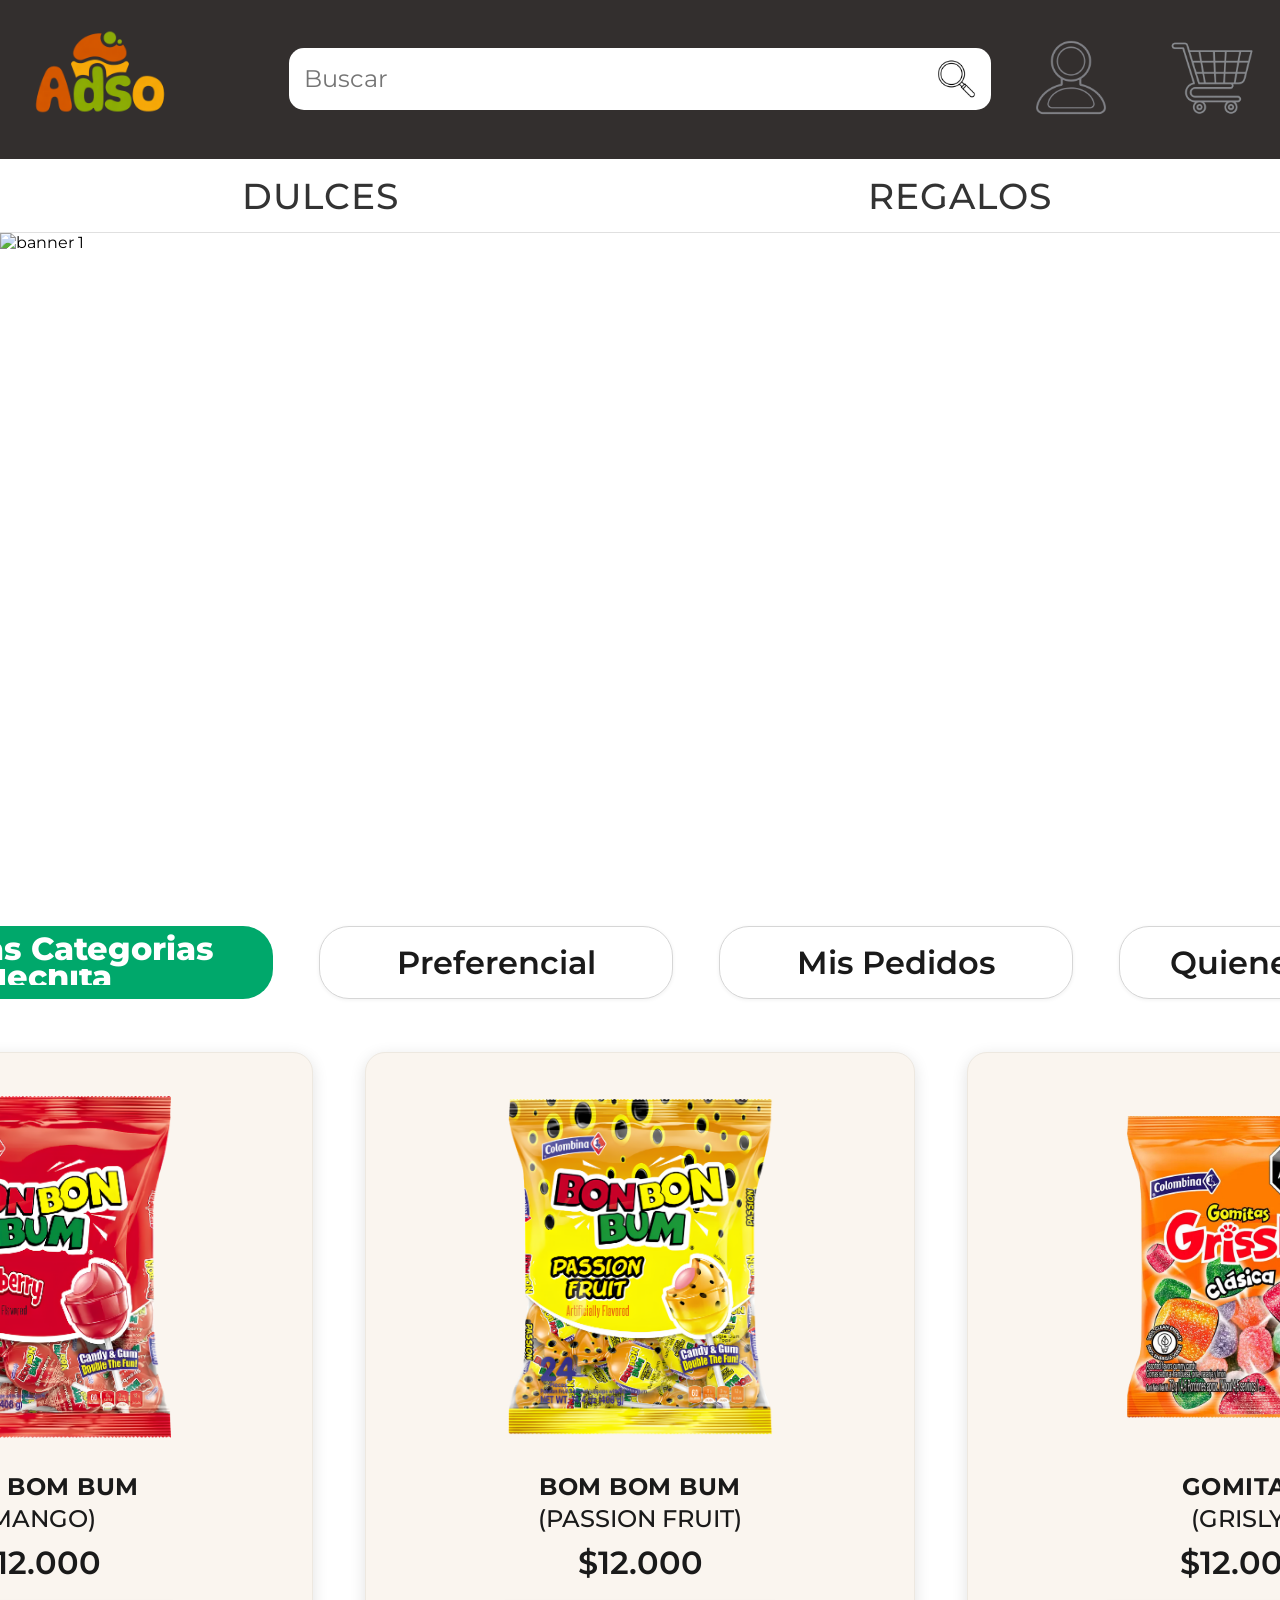
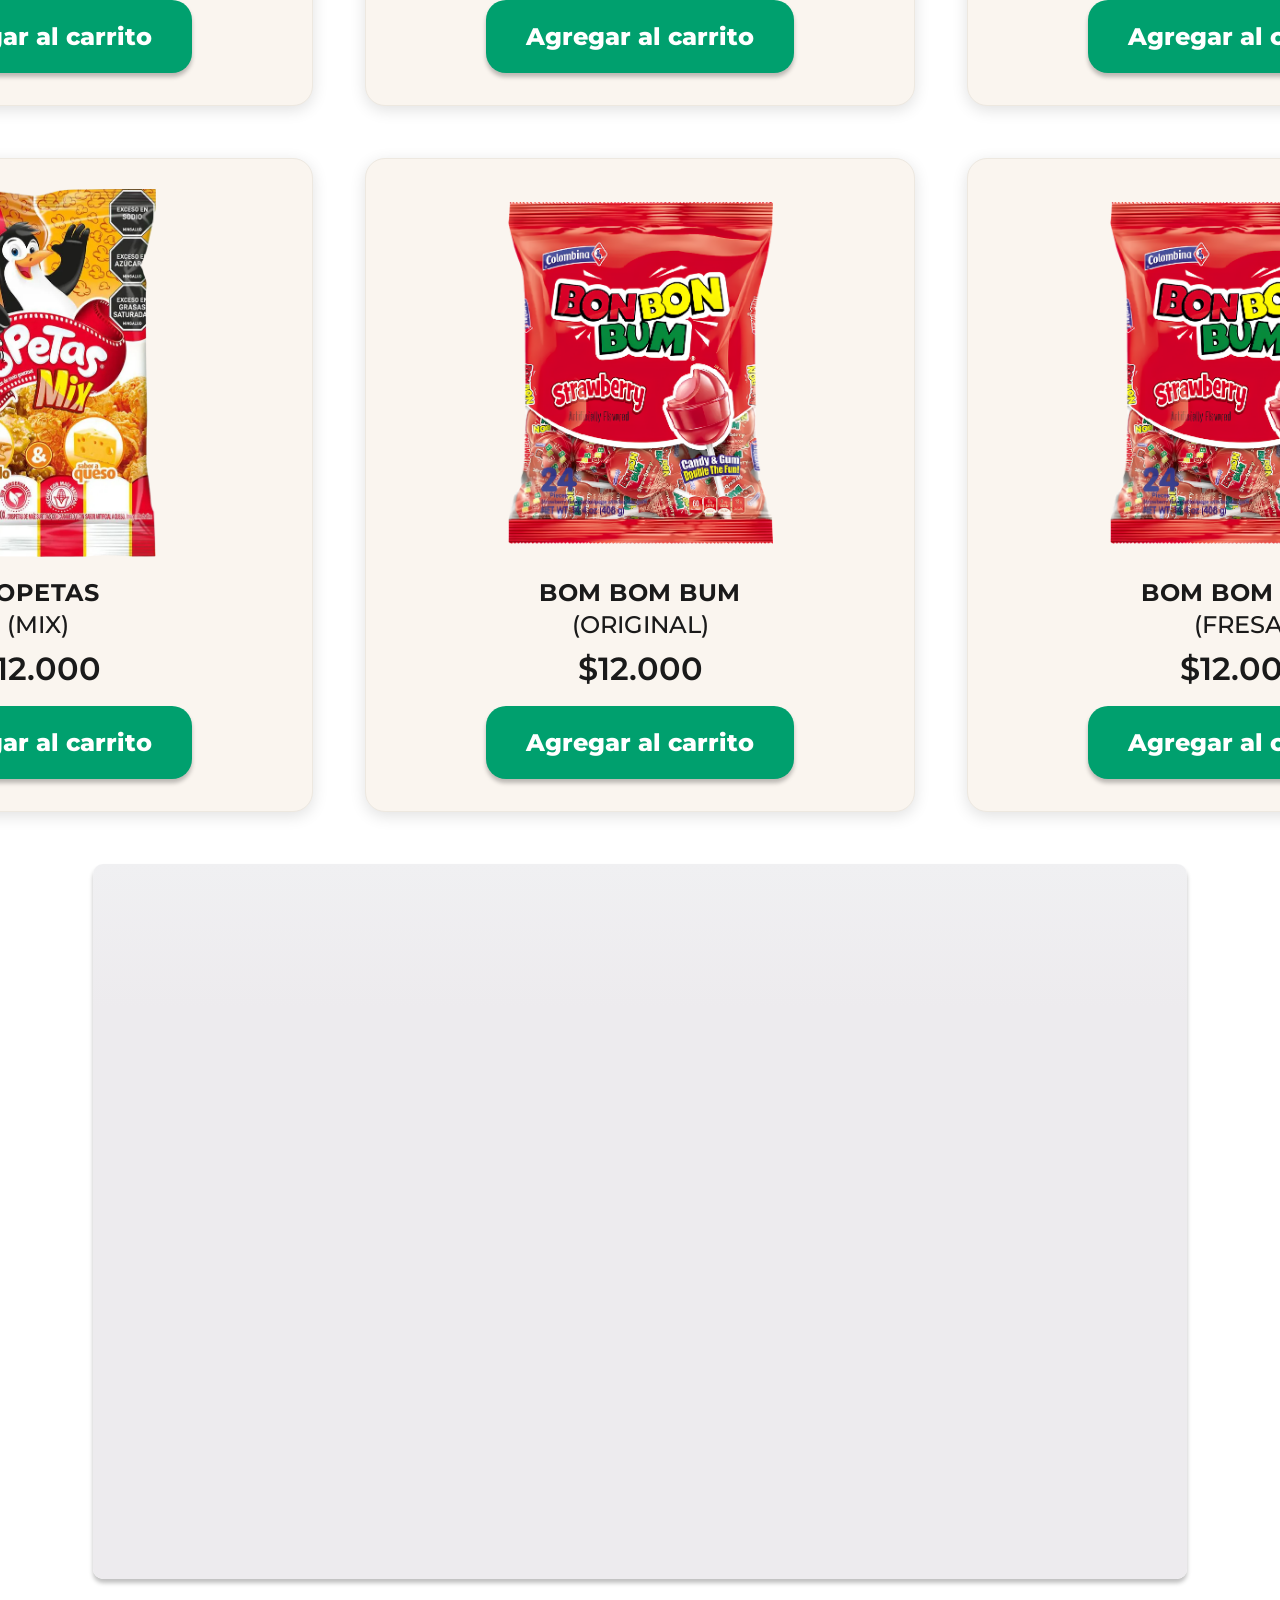
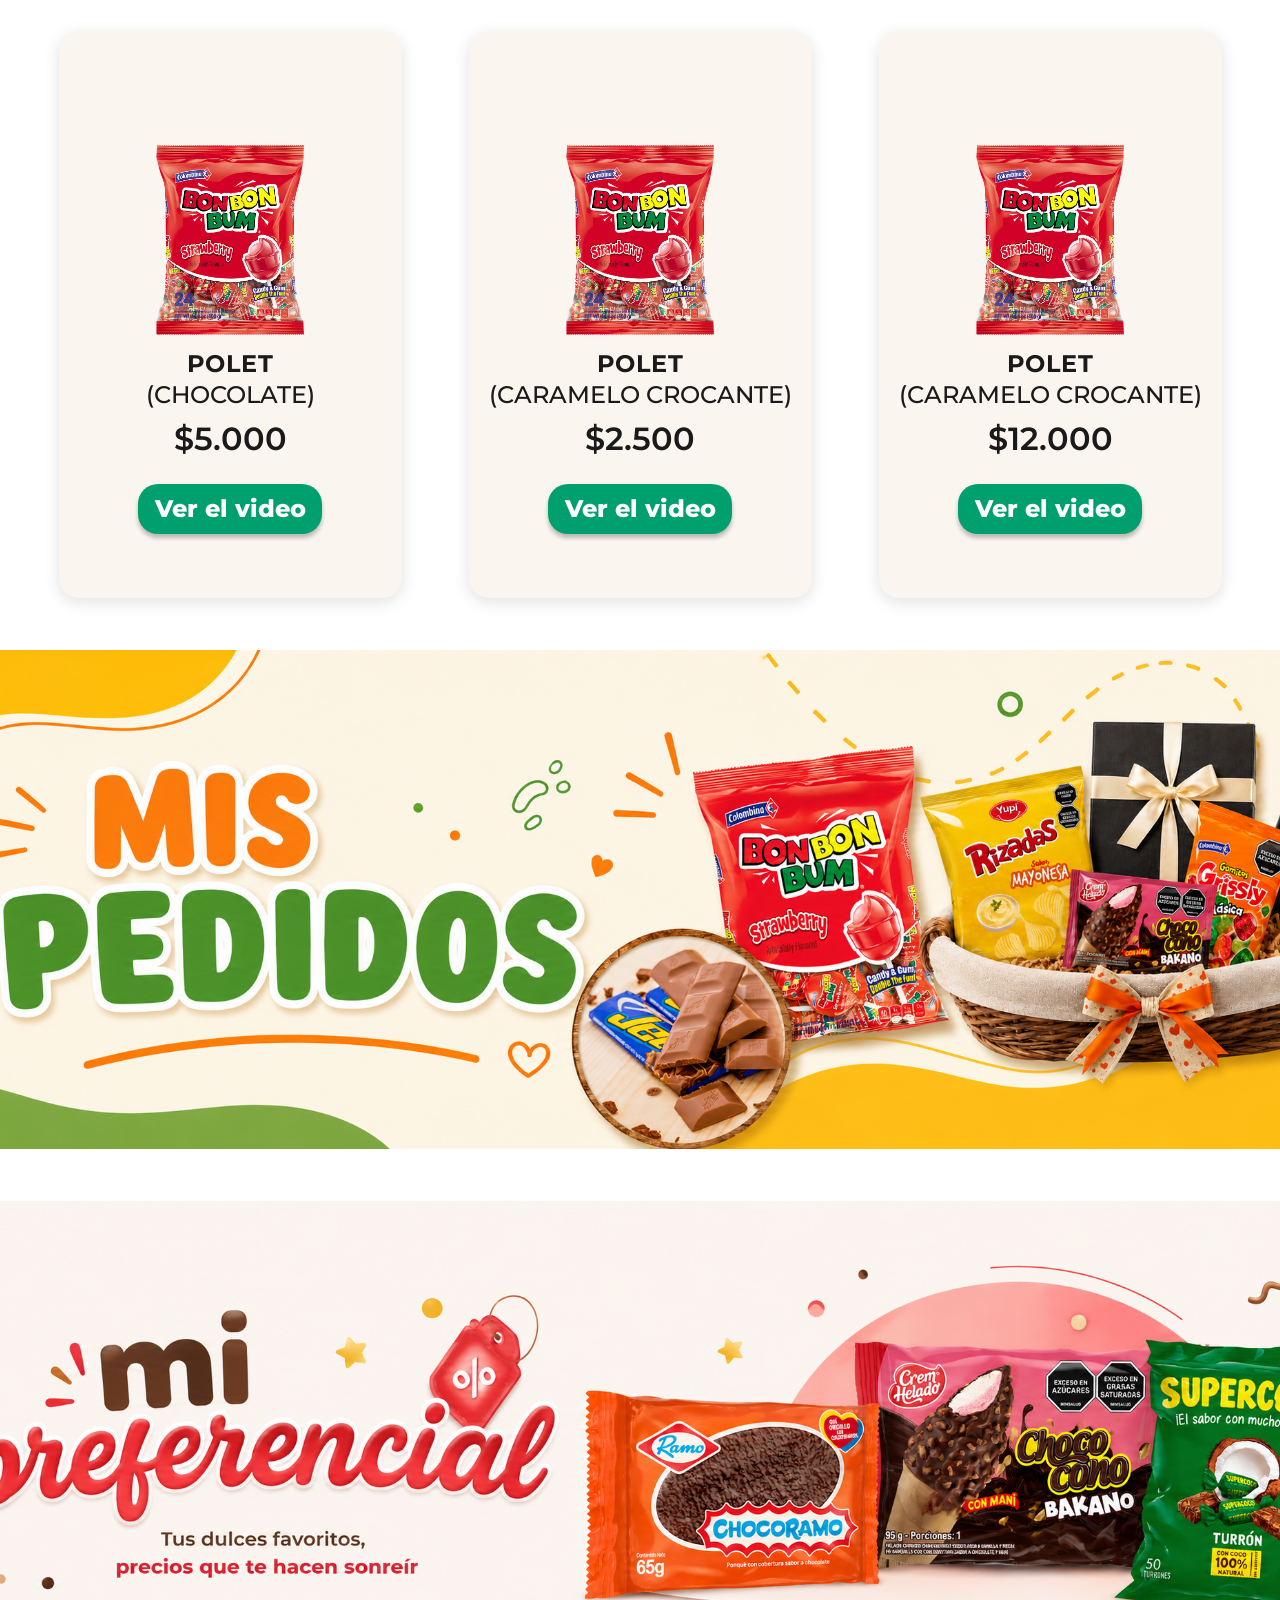
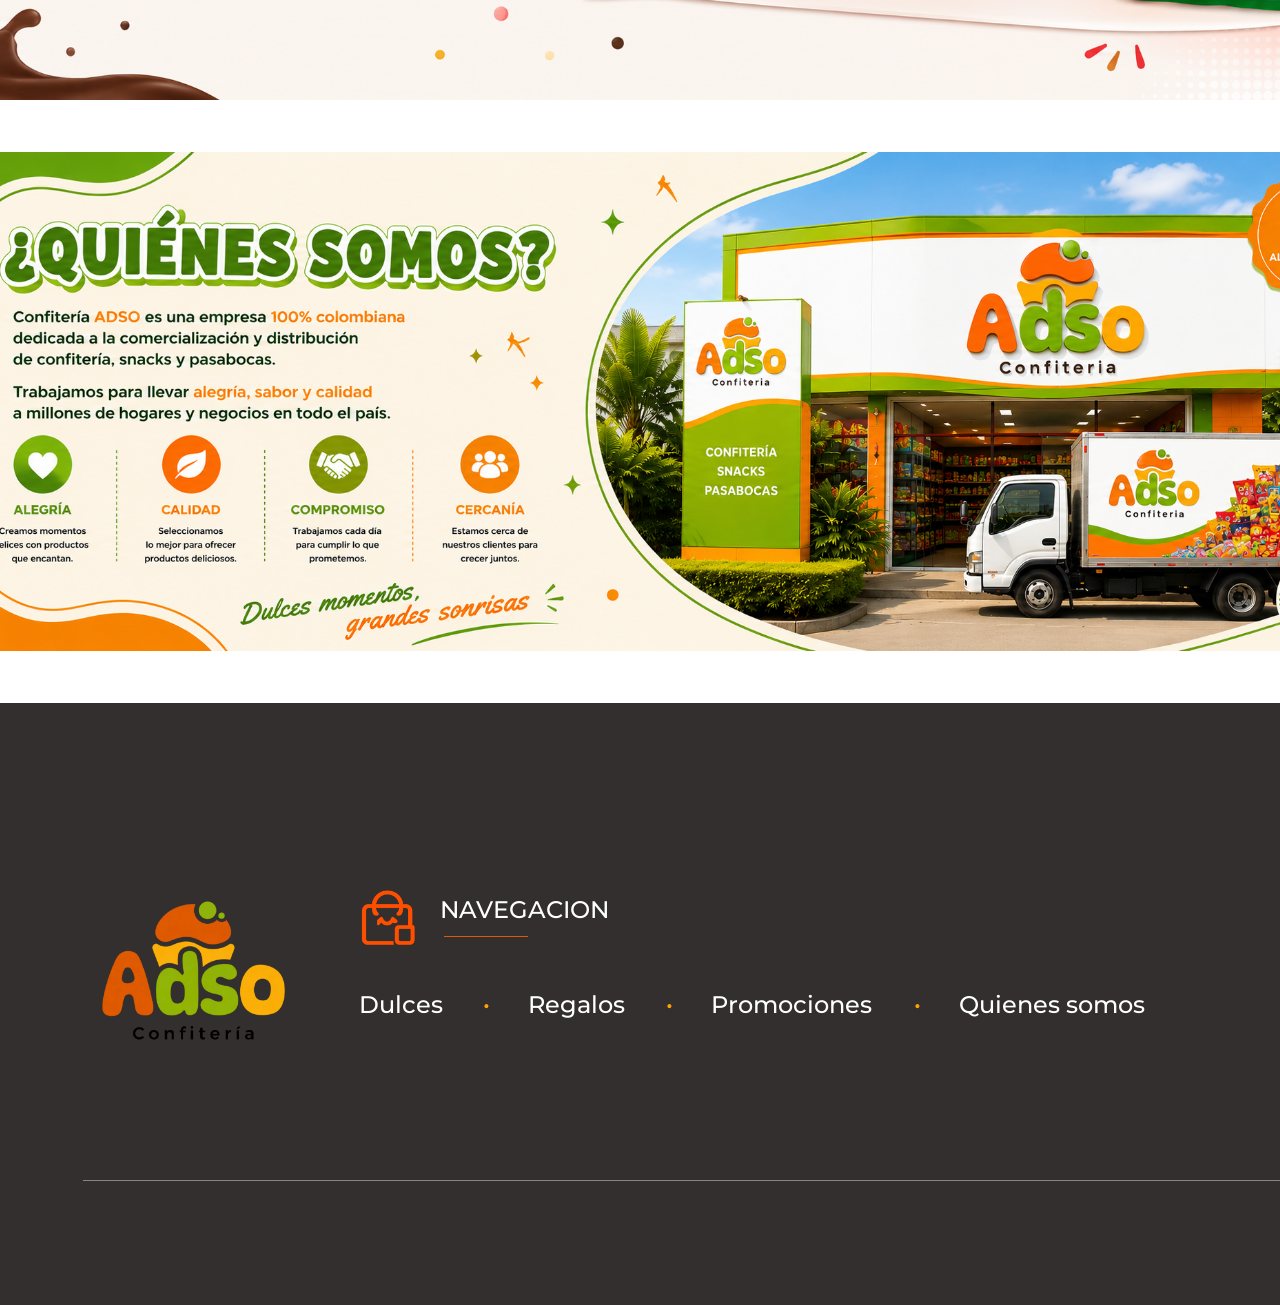
==== commit afa85eb8: "terminando la parte desktop" ====
--- a/index.html
+++ b/index.html
@@ -43,17 +43,30 @@
     </div>
 
     <!-- banner -->
-    <div class="banner">
-        <img src="banner_mis_pedidos.png" alt="banner">
-    </div>
-
-    <!-- el fondo -->
+
+    <!-- carrusel hero -->
+    <div class="hero-carousel">
+        <div class="carousel-track">
+            <div class="carousel-slide">
+                <img src="banner_hero1.jpg" alt="banner 1">
+            </div>
+            <div class="carousel-slide">
+                <img src="banner_hero2.jpg" alt="banner 2">
+            </div>
+            <div class="carousel-slide">
+                <img src="banner_hero3.jpg" alt="banner 3">
+            </div>
+        </div>
+    </div>
+
+    <div class="imagen-fondo">
+
     <div>
         <!-- botones de navegacion -->
         <div class="navegacion">
             <button class="btn-categorias">
                 Todas las Categorias
-                <span class="flecha">↓</span>
+                <img src="icono_flecha.jpg" alt="flechita">
             </button>
             <button class="btn-nav">Preferencial</button>
             <button class="btn-nav">Mis Pedidos</button>
@@ -153,10 +166,12 @@
     </div>
 
     <!-- la parte de los videos -->
-    <section class="video1">
-        <video autoplay muted>
-            <source src="video_paleta.mp4" type="video/mp4">
-        </video>
+    <section class="video-section">
+        <div class="video-container">
+            <video autoplay muted>
+                <source src="video_paleta.mp4" type="video/mp4">
+            </video>
+        </div>
     </section>
 
     <!-- la parte de los selectores de videos -->
@@ -214,53 +229,86 @@
             <img src="banner_mis_pedidos.png" alt="mis_Pedidos">
         </a>
         <a href="" class="banner-link">
-            <img src="banner_mis_pedidos.png" alt="mi_Preferencial">
+            <img src="banner_mi_preferencial.jpg" alt="mi_Preferencial">
         </a>
         <a href="" class="banner-link">
-            <img src="banner_mis_pedidos.png" alt="quienes_Somos">
+            <img src="banner_quienes_somos.jpg" alt="quienes_Somos">
         </a>
+    </div>
+
     </div>
 
     <!-- el fotter-->
     <footer class="footer">
         <div class="logo-footer">
-            <img src="logo.png" alt="logo">
+            <img src="logo_footer.png" alt="logo">
+        </div>
+
+        <div class="navegacion-footer">
+            <img src="navegacion_footer.jpg" alt="navegacion">
+        </div>
+
+        <div class="linea1">
+
         </div>
 
         <div>
-            <h2>NAVEGACION</h2>
+            <h2 class="navegacion-titulo">NAVEGACION</h2>
         </div>
 
         <div class="enlaces">
-            <a href="">Dulces</a>
-            <div class="punto">
-                <h2><span>°</span></h2>
-            </div>
-            <a href="">Regalos</a>
-            <div class="punto">
-                <h2><span>°</span></h2>
-            </div>
-            <a href="">Promociones</a>
-            <div class="punto">
-                <h2><span>°</span></h2>
-            </div>
-            <a href="">Quienes somos</a>
+            <a class="dulces-link" href="">Dulces</a>
+            <div class="punto1">
+                <h2><span>.</span></h2>
+            </div>
+            <a  class="dulces-link2" href="">Regalos</a>
+            <div class="punto2">
+                <h2><span>.</span></h2>
+            </div>
+            <a class="dulces-link3" href="">Promociones</a>
+            <div class="punto3">
+                <h2><span>.</span></h2>
+            </div>
+            <a class="dulces-link4" href="">Quienes somos</a>
         </div>
 
         <div class="referencias">
-            <h2>CONTACTO</h2>
-            <h2>Calle 123 #45-67, Bogota, Colombia</h2>
-            <h2>Lunes a sabado: 8:00 AM - 8:00 PM</h2>
-            <a href="mailto:adso@gmail.com">adso@confiteriaadso.com</a>
-        </div>
-
-        <div class="iconos-footer">
+            <div>
+                <img src="icono_contacto.png" alt="icono_contacto">
+            </div>
+            <h2 class="contacto">CONTACTO</h2>
+            <div>
+                <img src="icono_direccion.png" alt="icono_direccion">
+            </div>
+            <h2 class="direccion">Calle 123 #45-67, Bogota, Colombia</h2>
+            <div>
+                <img src="icono_horario.png" alt="icono_horario">
+            </div>
+            <h2 class="horario">Lunes a sabado: 8:00 AM - 8:00 PM</h2>
+            <div>
+                <img src="icono_correo.png" alt="icono_correo">
+            </div>
+            <a class="correo" href="mailto:adso@gmail.com">adso@confiteriaadso.com</a>
+        </div>
+
+        <div class="linea2">
+
+        </div>
+            <div class="iconos-footer">
+            <div class="fondo_icono"></div>
             <img src="icono_twitter.png" alt="twitter">
+            <div class="fondo_icono"></div>
             <img src="icono_youtube.png" alt="youtube">
+            <div class="fondo_icono"></div>
             <img src="icono_instagram.png" alt="instagram">
+            <div class="fondo_icono"></div>
             <img src="icono_facebook.png" alt="facebook">
-            <hr>
-        </div>
+        </div>
+
+        <div class="linea3">
+
+        </div>
+
     </footer>
 
 </body>
--- a/style.css
+++ b/style.css
@@ -6,9 +6,19 @@
     box-sizing: border-box;
 }
 
+/* todo tenga monserrat */
+
 body {
     font-family: 'Montserrat', sans-serif;
 }
+
+/* esconder el scroll */
+
+body::-webkit-scrollbar {
+    display: none;
+}
+
+/* forzar que tenga monserrat */
 
 button,
 input {
@@ -19,7 +29,7 @@
 .header {
     background-color: #332f2e;
     width: 100%;
-    height: 80px;
+    height: 159px;
     display: flex;
     justify-content: space-between;
     align-items: center;
@@ -27,67 +37,78 @@
 }
 
 .logo {
-    right: 30px;
-    bottom: 8px;
+    right: 42px;
+    top: 2px;
     position: relative;
 }
 
 .logo img {
-    width: 100px;
+    width: 204px;
     height: auto;
 }
 
 /* barra de busqueda */
 .busqueda {
-    flex: 1;
-    max-width: 800px;
+    max-width: 1063px;
     width: 100%;
     margin: 0 40px;
     position: relative;
+    left: 5px;
+    bottom: 1px;
     display: flex;
     align-items: center;
 }
 
 .busqueda input {
     width: 100%;
-    height: 38px;
+    height: 62px;
     border: none;
-    border-radius: 8px;
+    border-radius: 15px;
     padding: 0 40px 0 15px;
-    font-size: 14px;
+    font-size: 24px;
     outline: none;
 }
 
 .btn-buscar {
     position: absolute;
-    right: 10px;
+    right: 13px;
+    top: 8px;
+    bottom: 9px;
     background: none;
     border: none;
     cursor: pointer;
 }
 
 .btn-buscar img {
-    width: 20px;
-    height: 20px;
+    width: 45px;
+    height: 45px;
 }
 
 /* iconos perfil y carrito */
 .iconos {
     display: flex;
-    gap: 25px;
-    align-items: center;
+    gap: 51px;
+    align-items: center;
+}
+
+.perfil {
+    margin-right: 0;
 }
 
 .perfil img,
 .carrito img {
-    width: 50px;
-    height: 50px;
+    width: 90px;
+    height: 90px;
+}
+
+.carrito {
+    margin-right: -17px;
 }
 
 /* botones */
 .botones {
     background: white;
-    height: 38px;
+    height: 74px;
     display: flex;
     border-bottom: 1px solid #e0e0e0;
 }
@@ -105,7 +126,7 @@
 .regalos a {
     text-decoration: none;
     color: #333;
-    font-size: 16px;
+    font-size: 36px;
     font-weight: 500;
     letter-spacing: 1px;
 }
@@ -115,16 +136,39 @@
     background-color: #f5f5f5;
 }
 
-/* banner */
-.banner {
-    width: 100%;
-    height: auto;
-}
-
-.banner img {
-    width: 100%;
-    height: auto;
+/* banner carrusel */
+.hero-carousel {
+    width: 100%;
+    height: 640px;
+    overflow: hidden;
+    position: relative;
+}
+
+.carousel-track {
+    display: flex;
+    width: 300%;
+    height: 100%;
+    animation: slide 12s infinite;
+}
+
+.carousel-slide {
+    width: 33.333%;
+    height: 100%;
+    flex-shrink: 0;
+}
+
+.carousel-slide img {
+    width: 100%;
+    height: 100%;
+    object-fit: cover;
     display: block;
+}
+
+@keyframes slide {
+    0%, 30% { transform: translateX(0); }
+    33%, 63% { transform: translateX(-33.333%); }
+    66%, 96% { transform: translateX(-66.666%); }
+    100% { transform: translateX(0); }
 }
 
 /* botones principales */
@@ -132,8 +176,8 @@
     display: flex;
     justify-content: center;
     align-items: center;
-    gap: 20px;
-    margin: 25px 0;
+    gap: 46px;
+    margin: 53px 0;
     padding: 0 40px;
     width: 100%;
 }
@@ -143,11 +187,18 @@
     color: white;
     border: none;
     border-radius: 30px;
-    padding: 20px 45px;
-    font-size: 18px;
-    font-weight: 700;
+    padding: 0 16px;
+    font-size: 32px;
+    font-style: normal;
+    font-weight: 800;
+    line-height: 16px;
+    height: 73px;
+    width: 466px;
+    flex-shrink: 0;
     cursor: pointer;
     display: flex;
+    flex-direction: column;
+    justify-content: center;
     align-items: center;
     gap: 12px;
     white-space: nowrap;
@@ -167,10 +218,17 @@
     color: #1a1a1a;
     border: 1.5px solid #d6d6d6;
     border-radius: 30px;
-    padding: 20px 50px;
-    font-size: 18px;
+    padding: 0 16px;
+    font-size: 32px;
     font-weight: 600;
+    width: 354px;
+    height: 73px;
+    flex-shrink: 0;
     cursor: pointer;
+    display: flex;
+    flex-direction: column;
+    justify-content: center;
+    align-items: center;
     white-space: nowrap;
     box-shadow: 0 1px 4px rgba(0,0,0,0.06);
 }
@@ -180,33 +238,43 @@
     border-color: #bbb;
 }
 
+/* imagen de fondo */
+.imagen-fondo {
+    width: 100%;
+    background-image: url('image.png');
+    background-size: cover;
+    background-position: center;
+    background-repeat: no-repeat;
+    overflow: hidden;
+}
+
 /* las tarjetas de los productos */
 .tarjetas {
     display: flex;
     align-items: center;
     justify-content: center;
-    padding: 20px 0 40px;
+    padding: 0;
+    margin-bottom: 52px;
 }
 
 .tarjetas-productos {
     display: grid;
-    gap: 24px;
-    grid-template-columns: repeat(3, 420px);
+    gap: 52px;
+    grid-template-columns: repeat(3, 550px);
     justify-content: center;
 }
 
 .tarjeta1 {
     background: #faf5ef;
     border: 1px solid #ede8e0;
-    border-radius: 16px;
-    padding: 20px 20px 24px;
+    border-radius: 20px;
+    padding: 20px 20px 32px;
     display: flex;
     flex-direction: column;
     align-items: center;
     gap: 0;
     box-shadow: 0 4px 16px rgba(0, 0, 0, 0.12);
-    width: 420px;
-    height: auto;
+    width: 550px;
 }
 
 /* imagen del producto */
@@ -215,15 +283,13 @@
     align-items: center;
     justify-content: center;
     width: 100%;
-    min-height: 260px;
     padding: 10px;
 }
 
 .tarjeta1 img {
-    max-width: 280px;
-    max-height: 260px;
-    width: auto;
-    height: auto;
+    width: 265px;
+    height: 368px;
+    aspect-ratio: 247/343;
     object-fit: contain;
 }
 
@@ -234,8 +300,8 @@
 }
 
 .nombre-producto {
-    font-size: 18px;
-    font-weight: 800;
+    font-size: 24px;
+    font-weight: 700;
     color: #1a1a1a;
     text-transform: uppercase;
     letter-spacing: 0.5px;
@@ -244,16 +310,16 @@
 }
 
 .subtitulo-producto {
-    font-size: 16px;
-    font-weight: 700;
+    font-size: 24px;
+    font-weight: 510;
     color: #1a1a1a;
     text-transform: uppercase;
     margin-bottom: 10px;
 }
 
 .precio-producto {
-    font-size: 30px;
-    font-weight: 800;
+    font-size: 32px;
+    font-weight: 600;
     color: #1a1a1a;
     margin-top: 8px;
 }
@@ -265,17 +331,20 @@
     justify-content: center;
     width: 100%;
     padding: 0 10px;
+    margin-top: auto;
 }
 
 .btn-producto {
     background-color: #00a86b;
     color: white;
-    border: none;
+    border: 0 solid #FFF8E7;
     border-radius: 20px;
     font-size: 24px;
     font-weight: 800;
     width: 308px;
     height: 73px;
+    background: #00A06E;
+    box-shadow: 0 4px 4px 0 rgba(0, 0, 0, 0.25);
     cursor: pointer;
     transition: background 0.2s;
     text-decoration: none;
@@ -287,24 +356,22 @@
 }
 
 .btn-producto:hover {
-    background-color: #008f5a;
-}
-
-.btn-video {
-    background-color: #00a86b;
+    background-color: #008050;
 }
 
 /* tarjetas de la seccion de videos */
 .tarjetas-video {
-    gap: 12px;
+    gap: 67px;
     grid-template-columns: repeat(3, 343px);
 }
 
 .tarjeta-video {
     width: 343px;
-    height: 480px;
-    padding: 24px 16px 20px;
-    justify-content: space-between;
+    height: 567px;
+    padding: 109px 16px 64px;
+    border-radius: 20px;
+    border: 0 solid #000;
+    background: #FBF5F0;
 }
 
 .tarjeta-video .imagen1 {
@@ -326,22 +393,32 @@
     width: 184px;
     height: 50px;
     padding: 0;
-    font-size: 15px;
+    font-size: 24px;
+    font-style: normal;
+    font-weight: 800;
 }
 
 /* parte del video */
-.video1 {
+.video-section {
+    padding: 0 93px;
+    margin-bottom: 52px;
+}
+
+.video-container {
+    width: 100%;
+    max-width: 1734px;
     height: 715px;
-    display: flex;
-    align-items: center;
-    justify-content: center;
+    margin: 0 auto;
+    border-radius: 10px;
     overflow: hidden;
-}
-
-.video1 video {
-    width: 75%;
+    box-shadow: 0 4px 4px rgba(0, 0, 0, 0.25);
+    background: linear-gradient(to bottom, #f0f0f2 0%, #edebee 20.192%);
+}
+
+.video-container video {
+    width: 100%;
     height: 100%;
-    object-fit: cover;
+    object-fit: contain;
 }
 
 /* parte de los banners*/
@@ -350,7 +427,8 @@
     flex-direction: column;
     align-items: center;
     gap: 52px;
-    padding: 40px 0;
+    padding: 0;
+    margin-bottom: 52px;
 }
 
 .banner-link {
@@ -370,22 +448,37 @@
 /* parte del footer*/
 .footer {
     background-color: #332f2e;
-    width: 100%;
-    height: 215px;
+    width: 1920px;
+    height: 602px;
     display: flex;
     align-items: center;
     justify-content: space-between;
     padding: 0 40px;
+    position: relative;
+    overflow: hidden;
+}
+
+.footer a,
+.footer h2,
+.footer .navegacion-titulo {
+    font-weight: 500;
 }
 
 .footer a {
     text-decoration: none;
-    color: #ccc;
-}
-
-.footer h2 {
-    text-decoration: none;
-    color: #ccc;
+    color: #ffffff;
+}
+
+.footer .navegacion-titulo {
+    font-size: 24px;
+    font-style: normal;
+    color: #ffffff;
+    text-decoration: none;
+    position: absolute;
+    top: 192px;
+    left: 440px;
+    right: 1309px;
+    bottom: 388px;
 }
 
 .enlaces {
@@ -399,15 +492,183 @@
     color: orange;
 }
 
+.footer .dulces-link {
+    position: absolute;
+    top: 287px;
+    left: 359px;
+    right: 1476px;
+    bottom: 293px;
+    font-size: 24px;
+    color: #ffffff;
+    text-decoration: none;
+}
+
+.footer .dulces-link2 {
+    position: absolute;
+    top: 287px;
+    left: 528px;
+    right: 1293px;
+    bottom: 293px;
+    font-size: 24px;
+    color: #ffffff;
+    text-decoration: none;
+}
+
+.footer .dulces-link3 {
+    position: absolute;
+    top: 287px;
+    left: 711px;
+    right: 1045px;
+    bottom: 293px;
+    font-size: 24px;
+    color: #ffffff;
+    text-decoration: none;
+}
+
+.footer .dulces-link4 {
+    position: absolute;
+    top: 287px;
+    left: 959px;
+    right: 768px;
+    bottom: 293px;
+    font-size: 24px;
+    color: #ffffff;
+    text-decoration: none;
+}
+
+.contacto {
+    position: absolute;
+    top: 75px;
+    left: 1328px;
+    right: 453px;
+    bottom: 506px;
+    font-size: 24px;
+    color: #ffffff;
+}
+
+.direccion {
+    position: absolute;
+    top: 147px;
+    left: 1328px;
+    right: 163px;
+    bottom: 433px;
+    font-size: 24px;
+    color: #ffffff;
+    white-space: nowrap;
+}
+
+.horario {
+    position: absolute;
+    top: 213px;
+    left: 1328px;
+    right: 163px;
+    bottom: 366px;
+    font-size: 24px;
+    color: #ffffff;
+    white-space: nowrap;
+}
+
+.correo {
+    position: absolute;
+    top: 280px;
+    left: 1328px;
+    right: 271px;
+    bottom: 299px;
+    font-size: 24px;
+    color: #ffffff;
+    text-decoration: none;
+}
+
+.footer .punto1,
+.footer .punto2,
+.footer .punto3 {
+    position: absolute;
+    top: 276px;
+    font-size: 20px;
+    color: #d85704;
+    height: 600px;
+}
+
+.footer .punto1 {
+    left: 483px;
+}
+
+.footer .punto2 {
+    left: 666px;
+}
+
+.footer .punto3 {
+    left: 914px;
+}
+
 .logo-footer {
-    right: 30px;
-    bottom: 8px;
-    position: relative;
+    position: absolute;
+    top: 122px;
+    left: 48px;
+    right: 1581px;
+    bottom: 189px;
 }
 
 .logo-footer img {
-    width: 100px;
-    height: auto;
+    width: 291px;
+    height: 291px;
+}
+
+.navegacion-footer{
+    position: absolute;
+    top: 148px;
+    left: 314px;
+    right: 1465px;
+    bottom: 313px;
+}
+
+.navegacion-footer img{
+    height: 141px;
+    width: 141px;
+}
+
+.linea1{
+    width: 84px;
+    height: 1px;
+}
+
+.linea1{
+    position: absolute;
+    top: 233px;
+    left: 444px;
+    right: 1392px;
+    bottom: 368px;
+    background: #DE5900;
+}
+
+.linea2{
+    width: 538px;
+    height: 1px;
+}
+
+.linea2{
+    position: absolute;
+    top: 352px;
+    left: 1289px;
+    right: 93px;
+    bottom: 249px;
+    opacity: 0.5;
+    background: #D9D9D9;
+}
+
+.linea3{
+    width: 1753px;
+    height: 1px;
+}
+
+.linea3{
+    position: absolute;
+    top: 477px;
+    left: 83px;
+    right: 84px;
+    bottom: 124px;
+    opacity: 0.5;
+    background: #D9D9D9;
 }
 
 .referencias {
@@ -425,7 +686,47 @@
     grid-template-columns: 1fr 1fr 1fr 1fr;
 }
 
-.iconos-footer img {
+.iconos-footer img:nth-child(2) {
+    width: 63px;
+    height: 63px;
+    position: absolute;
+    top: 383px;
+    left: 1318px;
+    right: 539px;
+    bottom: 156px;
+}
+
+.iconos-footer img:nth-child(4) {
+    width: 63px;
+    height: 63px;
+    position: absolute;
+    top: 383px;
+    left: 1446px;
+    right: 410px;
+    bottom: 156px;
+}
+
+.iconos-footer img:nth-child(6) {
+    width: 63px;
+    height: 63px;
+    position: absolute;
+    top: 383px;
+    left: 1576px;
+    right: 280px;
+    bottom: 156px;
+}
+
+.iconos-footer img:nth-child(8) {
+    width: 63px;
+    height: 63px;
+    position: absolute;
+    top: 383px;
+    left: 1704px;
+    right: 152px;
+    bottom: 156px;
+}
+
+.iconos-footer img:not(:nth-child(2)):not(:nth-child(4)):not(:nth-child(6)):not(:nth-child(8)) {
     width: 50px;
     height: auto;
     background-color: aliceblue;
@@ -434,6 +735,94 @@
     border-style: solid;
 }
 
+img[alt="icono_contacto"] {
+    width: 51px;
+    height: 40px;
+    position: absolute;
+    top: 68px;
+    left: 1278px;
+    right: 591px;
+    bottom: 494px;
+}
+
+img[alt="icono_direccion"] {
+    width: 46px;
+    height: 44px;
+    position: absolute;
+    top: 140px;
+    left: 1280px;
+    right: 594px;
+    bottom: 418px;
+}
+
+img[alt="icono_horario"] {
+    width: 45px;
+    height: 43px;
+    position: absolute;
+    top: 207px;
+    left: 1280px;
+    right: 595px;
+    bottom: 352px;
+}
+
+img[alt="icono_correo"] {
+    width: 45px;
+    height: 39px;
+    position: absolute;
+    top: 279px;
+    left: 1281px;
+    right: 594px;
+    bottom: 284px;
+}
+
+.iconos-footer .fondo_icono:nth-of-type(1) {
+    position: absolute;
+    top: 387px;
+    left: 1322px;
+    width: 55px;
+    height: 55px;
+    background-color: #ffffff;
+    border-radius: 50%;
+    z-index: 0;
+}
+
+.iconos-footer .fondo_icono:nth-of-type(2) {
+    position: absolute;
+    top: 387px;
+    left: 1450px;
+    width: 55px;
+    height: 55px;
+    background-color: #ffffff;
+    border-radius: 50%;
+    z-index: 0;
+}
+
+.iconos-footer .fondo_icono:nth-of-type(3) {
+    position: absolute;
+    top: 387px;
+    left: 1580px;
+    width: 55px;
+    height: 55px;
+    background-color: #ffffff;
+    border-radius: 50%;
+    z-index: 0;
+}
+
+.iconos-footer .fondo_icono:nth-of-type(4) {
+    position: absolute;
+    top: 387px;
+    left: 1708px;
+    width: 55px;
+    height: 55px;
+    background-color: #ffffff;
+    border-radius: 50%;
+    z-index: 0;
+}
+
+.iconos-footer img {
+    z-index: 1;
+}
+
 .footer hr {
     color: #008f5a;
     width: 100px;
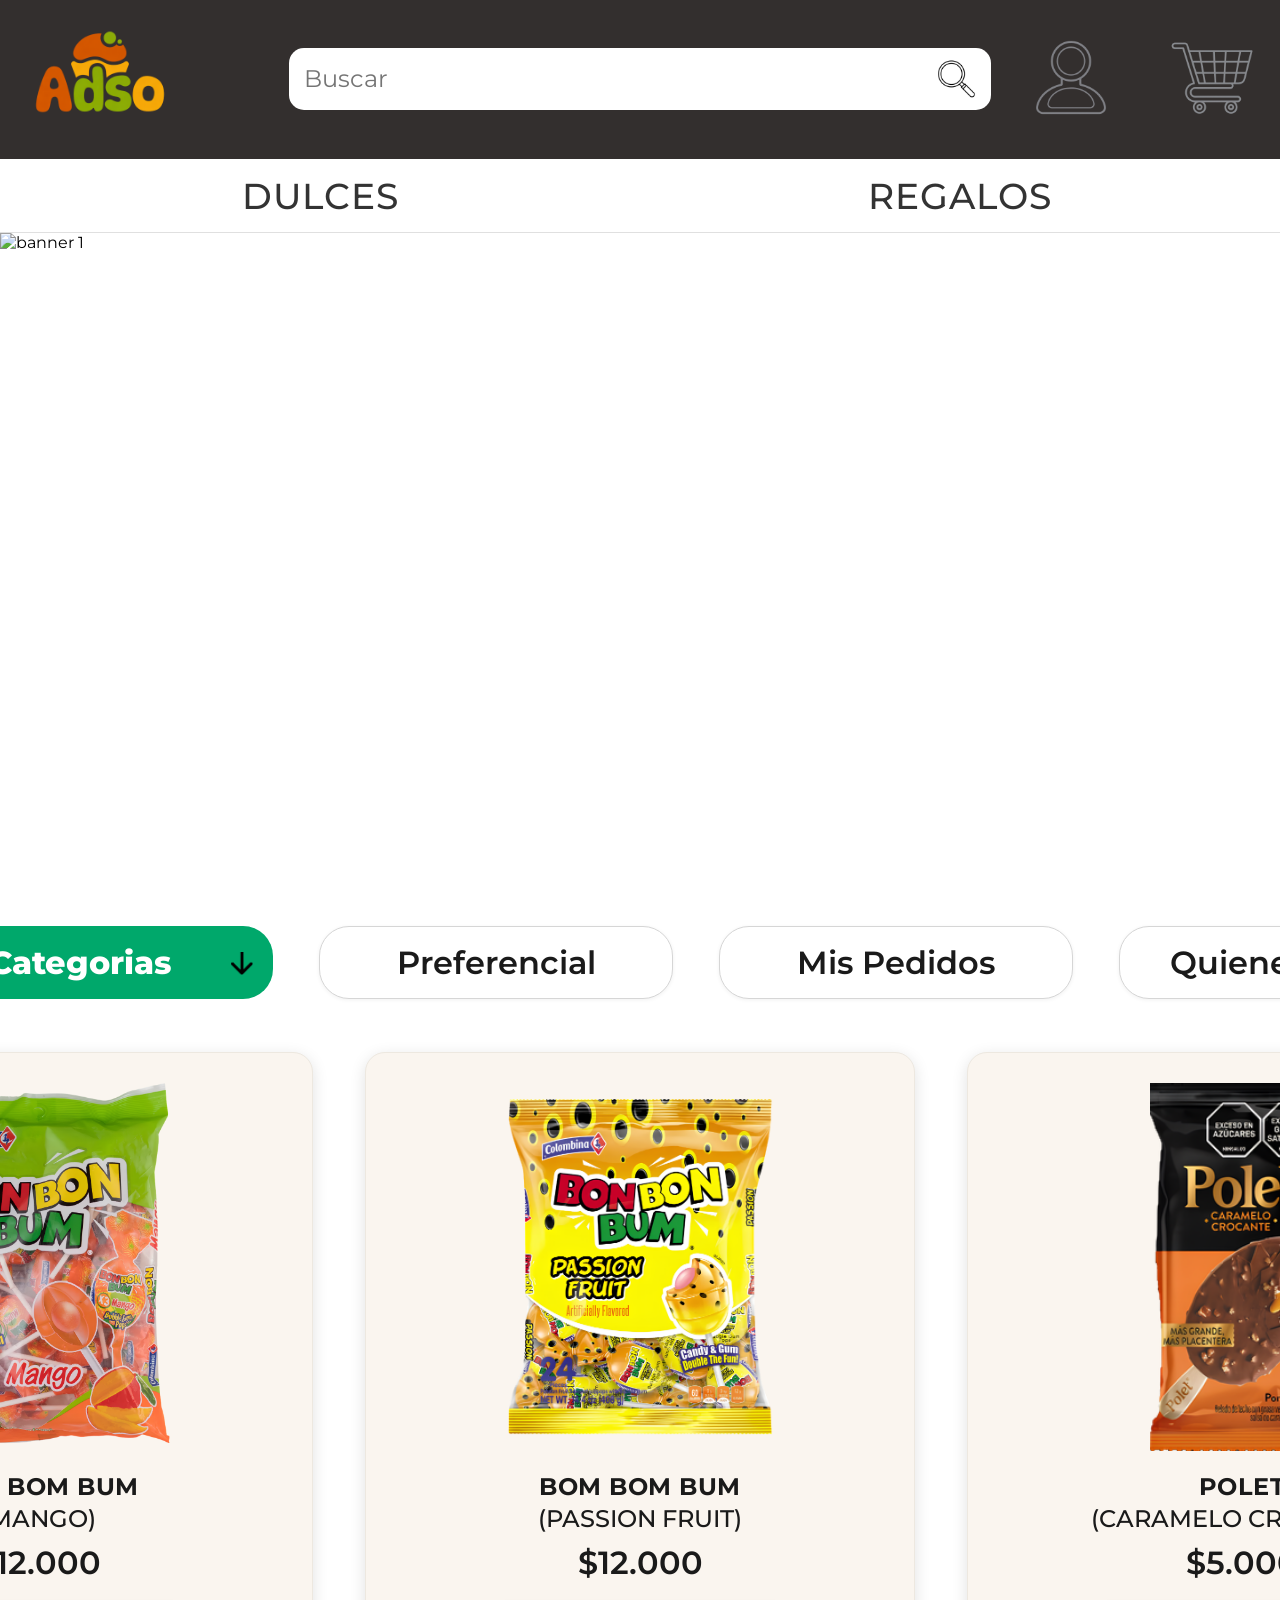
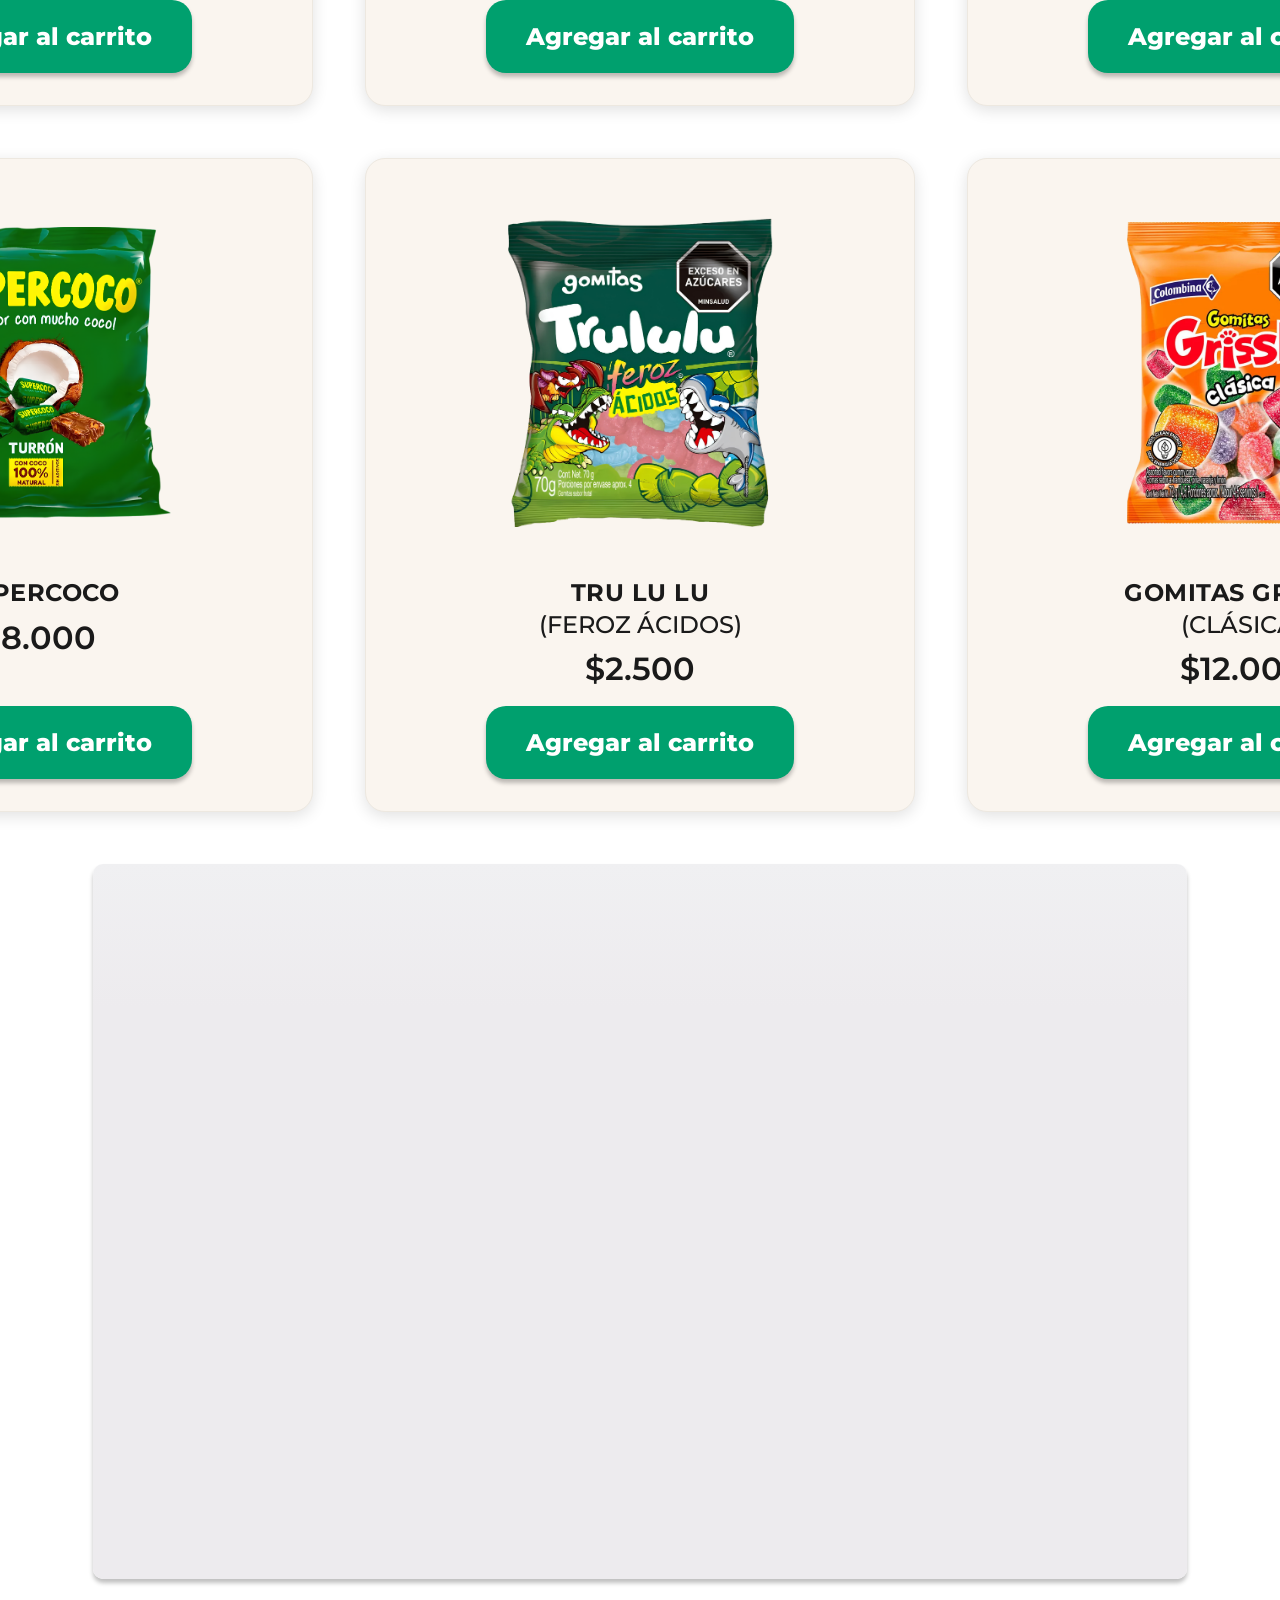
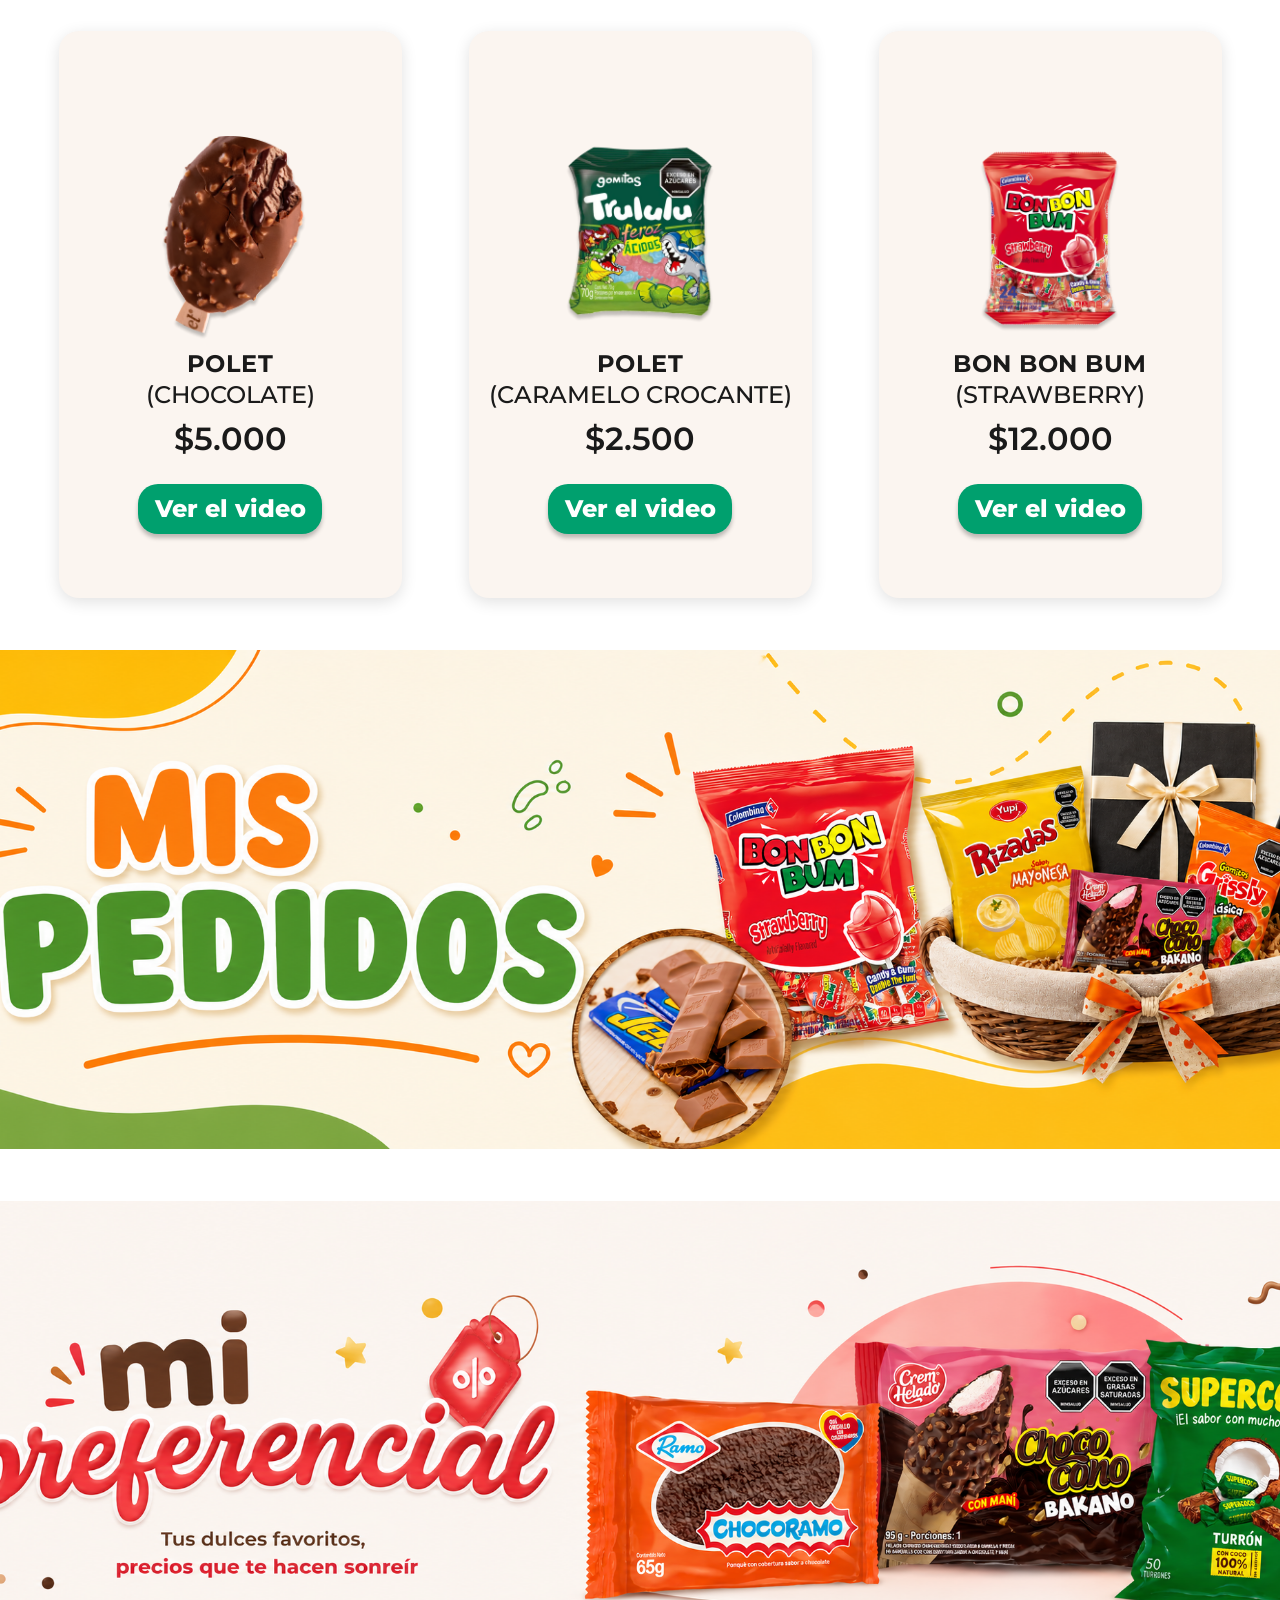
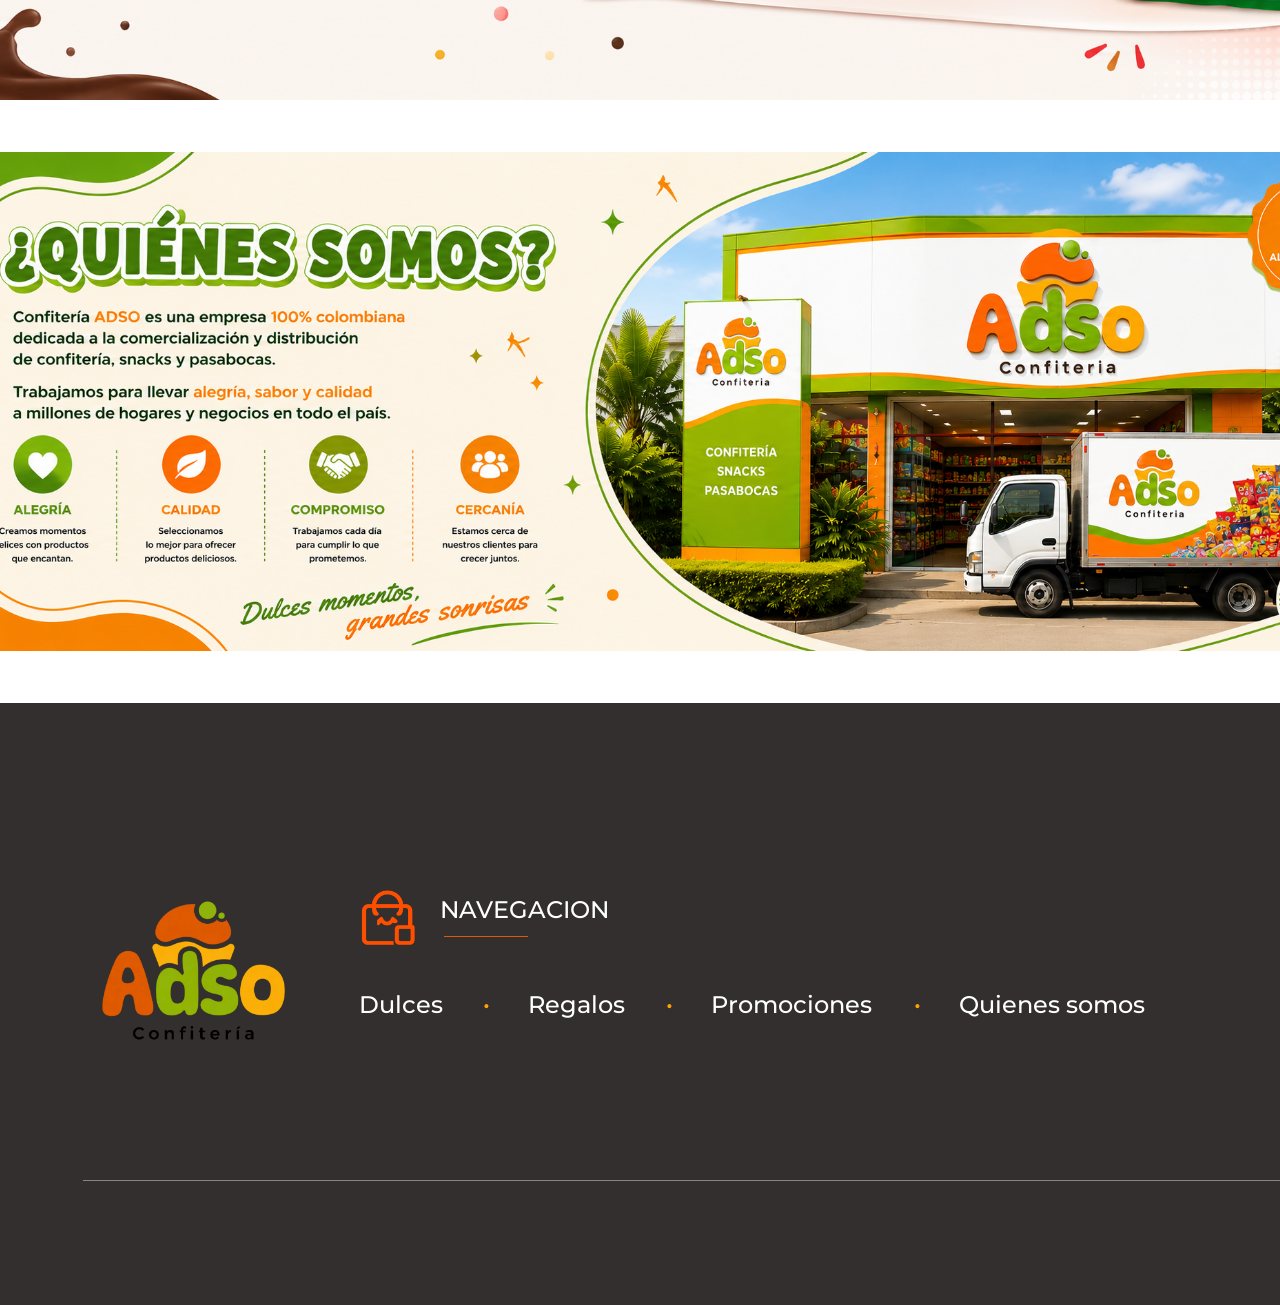
==== commit 3071b740: "termine la parte desktop" ====
--- a/index.html
+++ b/index.html
@@ -45,6 +45,7 @@
     <!-- banner -->
 
     <!-- carrusel hero -->
+    <!-- carrusel con 3 imagenes que se mueven automaticamente -->
     <div class="hero-carousel">
         <div class="carousel-track">
             <div class="carousel-slide">
@@ -60,13 +61,14 @@
     </div>
 
     <div class="imagen-fondo">
+        <!-- fondo de imagen decorativa que abarca desde abajo del carrusel hasta el footer -->
 
     <div>
         <!-- botones de navegacion -->
         <div class="navegacion">
             <button class="btn-categorias">
-                Todas las Categorias
-                <img src="icono_flecha.jpg" alt="flechita">
+                <span class="btn-categorias-texto">Todas las Categorias</span>
+                <img src="flecha.png" alt="flechita">
             </button>
             <button class="btn-nav">Preferencial</button>
             <button class="btn-nav">Mis Pedidos</button>
@@ -75,12 +77,13 @@
     </div>
 
     <!-- las tarjetas de los productos -->
+    <!-- grid de 3 columnas con tarjetas de producto: imagen, nombre, subtitulo, precio y boton -->
     <div class="tarjetas">
         <div class="tarjetas-productos">
 
             <article class="tarjeta1">
                 <div class="imagen1">
-                    <img src="bonbonbum.png" alt="dulce">
+                    <img src="bombombum(mango).png" alt="dulce">
                 </div>
                 <div class="info-producto">
                     <h2 class="nombre-producto">BOM BOM BUM</h2>
@@ -108,11 +111,53 @@
 
             <article class="tarjeta1">
                 <div class="imagen1">
+                    <img src="polet.png" alt="dulce">
+                </div>
+                <div class="info-producto">
+                    <h2 class="nombre-producto">POLET</h2>
+                    <p class="subtitulo-producto">(CARAMELO CROCANTE)</p>
+                    <p class="precio-producto">$5.000</p>
+                </div>
+                <div class="boton1">
+                    <button class="btn-producto">Agregar al carrito</button>
+                </div>
+            </article>
+
+            <article class="tarjeta1">
+                <div class="imagen1">
+                    <img src="supercoco (1).png" alt="dulce">
+                </div>
+                <div class="info-producto">
+                    <h2 class="nombre-producto">SUPERCOCO</h2>
+                    <p class="subtitulo-producto"></p>
+                    <p class="precio-producto">$8.000</p>
+                </div>
+                <div class="boton1">
+                    <button class="btn-producto">Agregar al carrito</button>
+                </div>
+            </article>
+
+            <article class="tarjeta1">
+                <div class="imagen1">
+                    <img src="trululu.png" alt="dulce">
+                </div>
+                <div class="info-producto">
+                    <h2 class="nombre-producto">TRU LU LU</h2>
+                    <p class="subtitulo-producto">(FEROZ ÁCIDOS)</p>
+                    <p class="precio-producto">$2.500</p>
+                </div>
+                <div class="boton1">
+                    <button class="btn-producto">Agregar al carrito</button>
+                </div>
+            </article>
+
+            <article class="tarjeta1">
+                <div class="imagen1">
                     <img src="gomitas(grisly).png" alt="dulce">
                 </div>
                 <div class="info-producto">
-                    <h2 class="nombre-producto">GOMITAS</h2>
-                    <p class="subtitulo-producto">(GRISLY)</p>
+                    <h2 class="nombre-producto">GOMITAS GRISSLY</h2>
+                    <p class="subtitulo-producto">(CLÁSICA)</p>
                     <p class="precio-producto">$12.000</p>
                 </div>
                 <div class="boton1">
@@ -120,52 +165,11 @@
                 </div>
             </article>
 
-            <article class="tarjeta1">
-                <div class="imagen1">
-                    <img src="popetas(mix).png" alt="dulce">
-                </div>
-                <div class="info-producto">
-                    <h2 class="nombre-producto">POPETAS</h2>
-                    <p class="subtitulo-producto">(MIX)</p>
-                    <p class="precio-producto">$12.000</p>
-                </div>
-                <div class="boton1">
-                    <button class="btn-producto">Agregar al carrito</button>
-                </div>
-            </article>
-
-            <article class="tarjeta1">
-                <div class="imagen1">
-                    <img src="bonbonbum.png" alt="dulce">
-                </div>
-                <div class="info-producto">
-                    <h2 class="nombre-producto">BOM BOM BUM</h2>
-                    <p class="subtitulo-producto">(ORIGINAL)</p>
-                    <p class="precio-producto">$12.000</p>
-                </div>
-                <div class="boton1">
-                    <button class="btn-producto">Agregar al carrito</button>
-                </div>
-            </article>
-
-            <article class="tarjeta1">
-                <div class="imagen1">
-                    <img src="bonbonbum.png" alt="dulce">
-                </div>
-                <div class="info-producto">
-                    <h2 class="nombre-producto">BOM BOM BUM</h2>
-                    <p class="subtitulo-producto">(FRESA)</p>
-                    <p class="precio-producto">$12.000</p>
-                </div>
-                <div class="boton1">
-                    <button class="btn-producto">Agregar al carrito</button>
-                </div>
-            </article>
-
         </div>
     </div>
 
     <!-- la parte de los videos -->
+    <!-- seccion del video principal con autoplay -->
     <section class="video-section">
         <div class="video-container">
             <video autoplay muted>
@@ -175,12 +179,13 @@
     </section>
 
     <!-- la parte de los selectores de videos -->
+    <!-- grid de 3 tarjetas de video: imagen, nombre, subtitulo, precio y boton "Ver el video" -->
     <section class="tarjetas">
         <div class="tarjetas-productos tarjetas-video">
 
             <article class="tarjeta1 tarjeta-video">
                 <div class="imagen1">
-                    <img src="bonbonbum.png" alt="dulce">
+                    <img src="ellipse1.jpg" alt="dulce">
                 </div>
                 <div class="info-producto">
                     <h2 class="nombre-producto">POLET</h2>
@@ -194,7 +199,7 @@
 
             <article class="tarjeta1 tarjeta-video">
                 <div class="imagen1">
-                    <img src="bonbonbum.png" alt="dulce">
+                    <img src="ellipse2.jpg" alt="dulce">
                 </div>
                 <div class="info-producto">
                     <h2 class="nombre-producto">POLET</h2>
@@ -208,11 +213,11 @@
 
             <article class="tarjeta1 tarjeta-video">
                 <div class="imagen1">
-                    <img src="bonbonbum.png" alt="dulce">
-                </div>
-                <div class="info-producto">
-                    <h2 class="nombre-producto">POLET</h2>
-                    <p class="subtitulo-producto">(CARAMELO CROCANTE)</p>
+                    <img src="ellipse3.jpg" alt="dulce">
+                </div>
+                <div class="info-producto">
+                    <h2 class="nombre-producto">BON BON BUM</h2>
+                    <p class="subtitulo-producto">(STRAWBERRY)</p>
                     <p class="precio-producto">$12.000</p>
                 </div>
                 <div class="boton1">
@@ -224,6 +229,7 @@
     </section>
 
     <!-- banners -->
+    <!-- 3 banners verticales: Mis Pedidos, Mi Preferencial, Quienes Somos -->
     <div class="banners">
         <a href="" class="banner-link">
             <img src="banner_mis_pedidos.png" alt="mis_Pedidos">
@@ -239,6 +245,8 @@
     </div>
 
     <!-- el fotter-->
+    <!-- footer con logo, navegacion (Dulces, Regalos, Promociones, Quienes Somos),
+         contacto (direccion, horario, correo) e iconos de redes sociales -->
     <footer class="footer">
         <div class="logo-footer">
             <img src="logo_footer.png" alt="logo">
--- a/style.css
+++ b/style.css
@@ -196,17 +196,24 @@
     width: 466px;
     flex-shrink: 0;
     cursor: pointer;
-    display: flex;
-    flex-direction: column;
-    justify-content: center;
-    align-items: center;
-    gap: 12px;
-    white-space: nowrap;
-}
-
-.btn-categorias .flecha {
-    font-size: 20px;
-    font-weight: 400;
+    position: relative;
+}
+
+.btn-categorias-texto {
+    position: absolute;
+    top: 28.5px;
+    left: 16px;
+    right: 100px;
+    bottom: 28.5px;
+}
+
+.btn-categorias img {
+    width: 21.568px;
+    position: absolute;
+    top: 26.2px;
+    left: 424px;
+    bottom: 25.2px;
+    right: 34px;
 }
 
 .btn-categorias:hover {
@@ -360,6 +367,7 @@
 }
 
 /* tarjetas de la seccion de videos */
+/* sobrescribe el grid para que sean 3 columnas de 343px en vez de 550px */
 .tarjetas-video {
     gap: 67px;
     grid-template-columns: repeat(3, 343px);
@@ -381,8 +389,8 @@
 }
 
 .tarjeta-video img {
-    max-width: 160px;
-    max-height: 190px;
+    max-width: 208px;
+    max-height: 208px;
 }
 
 .tarjeta-video .info-producto {
@@ -446,6 +454,7 @@
 }
 
 /* parte del footer*/
+/* footer de 1920x602px con fondo oscuro, todos los elementos posicionados absolutamente */
 .footer {
     background-color: #332f2e;
     width: 1920px;
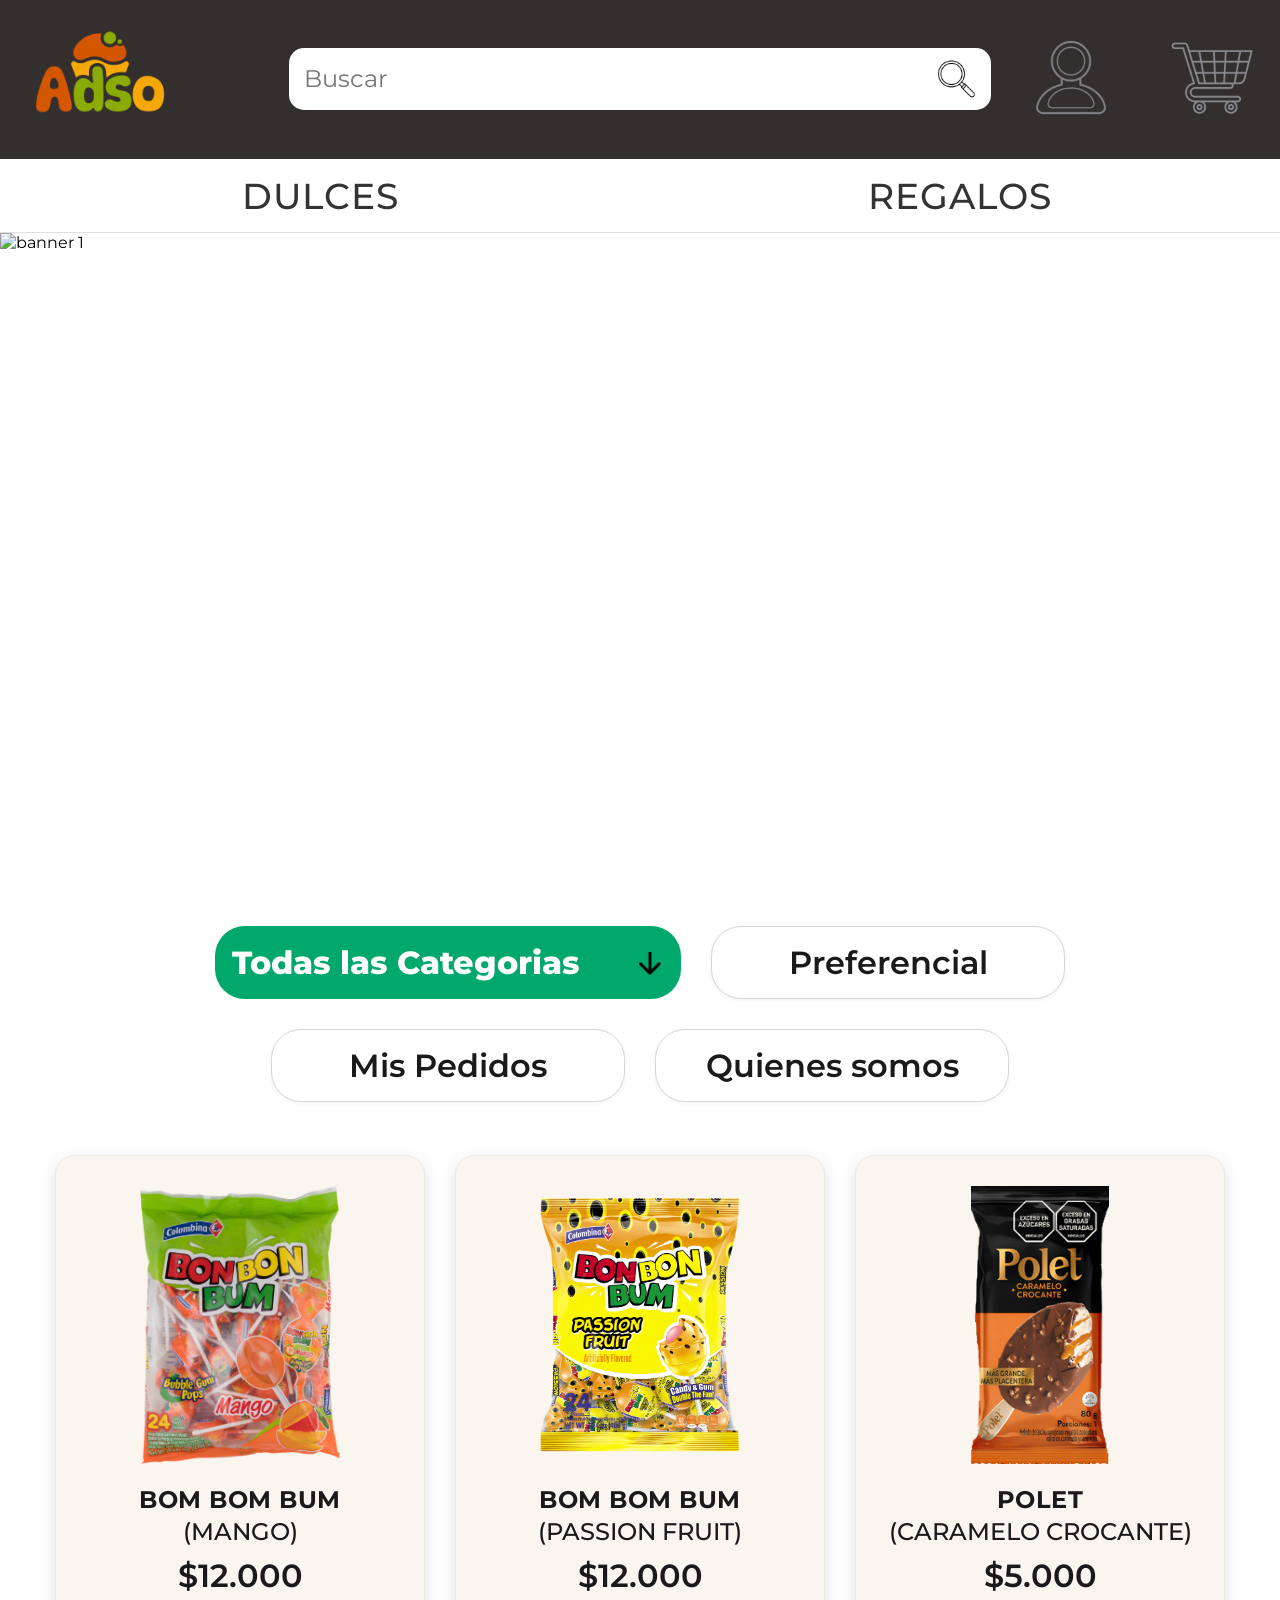
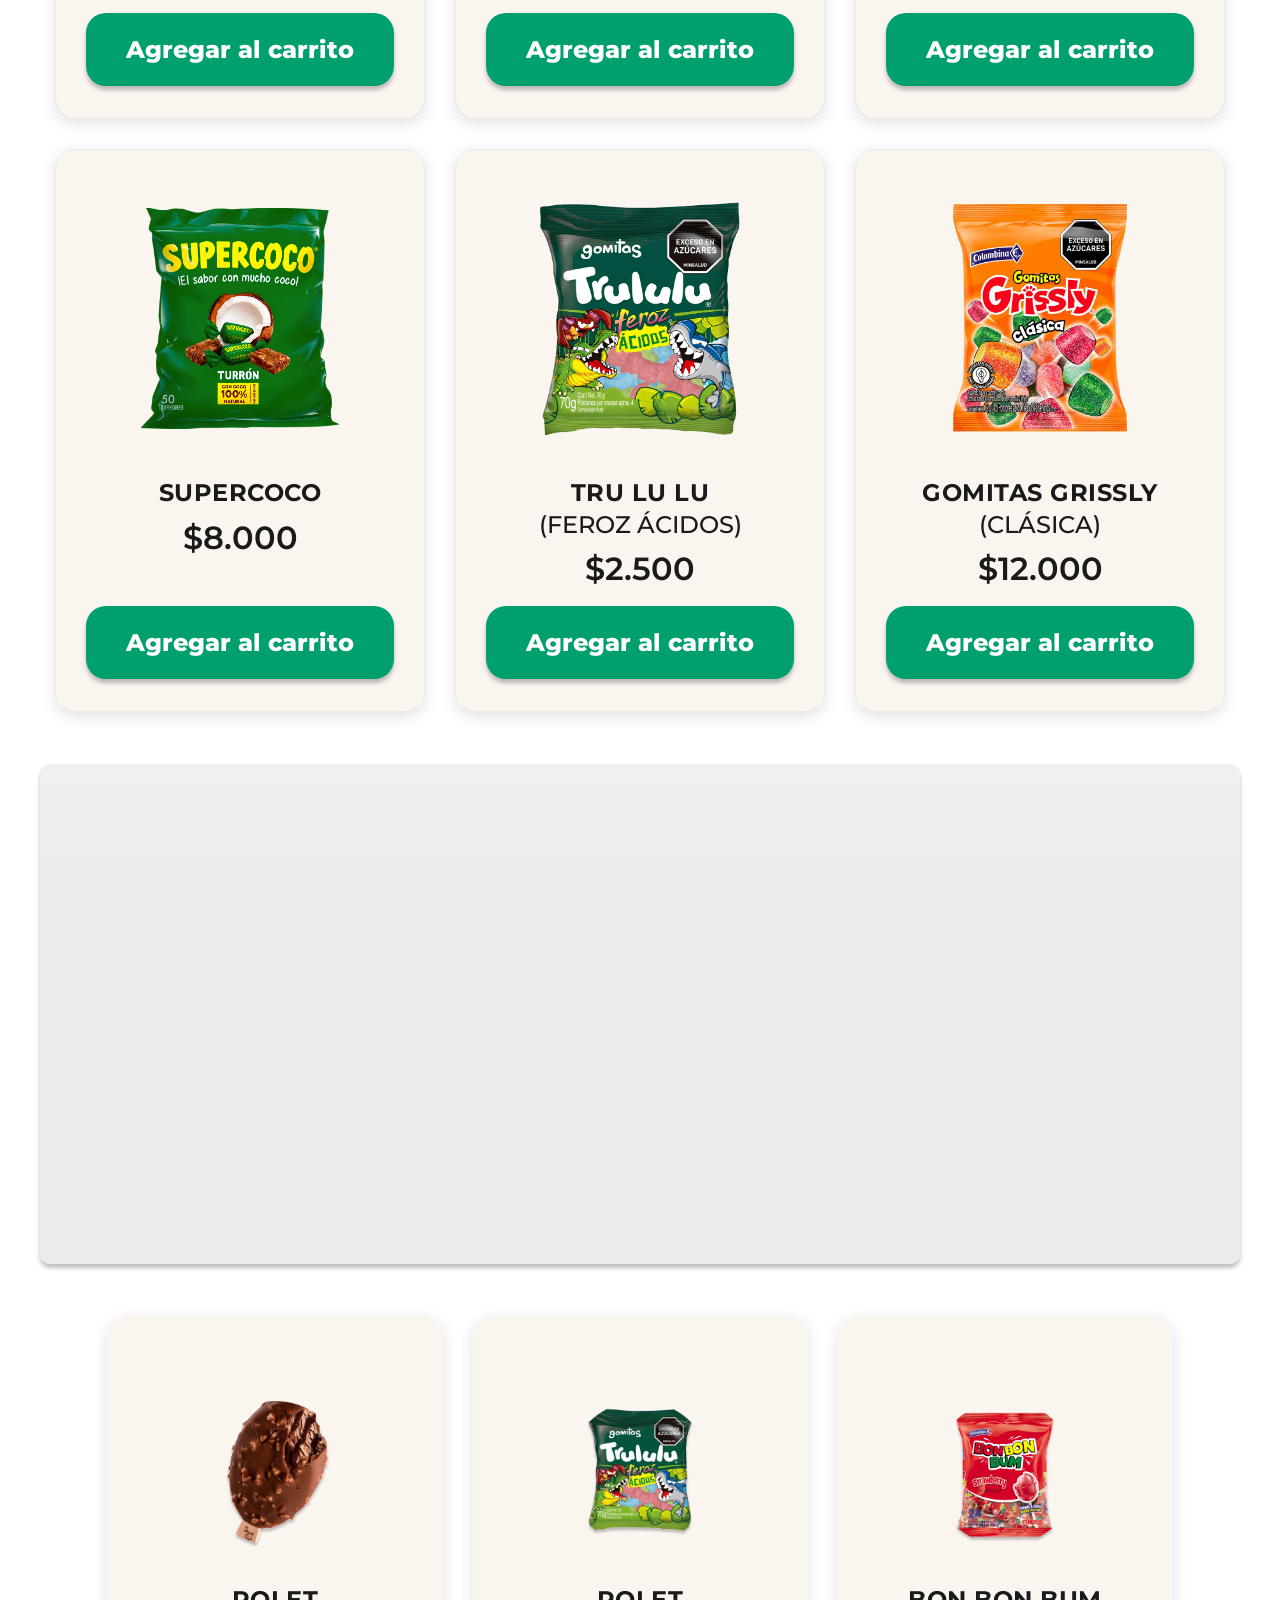
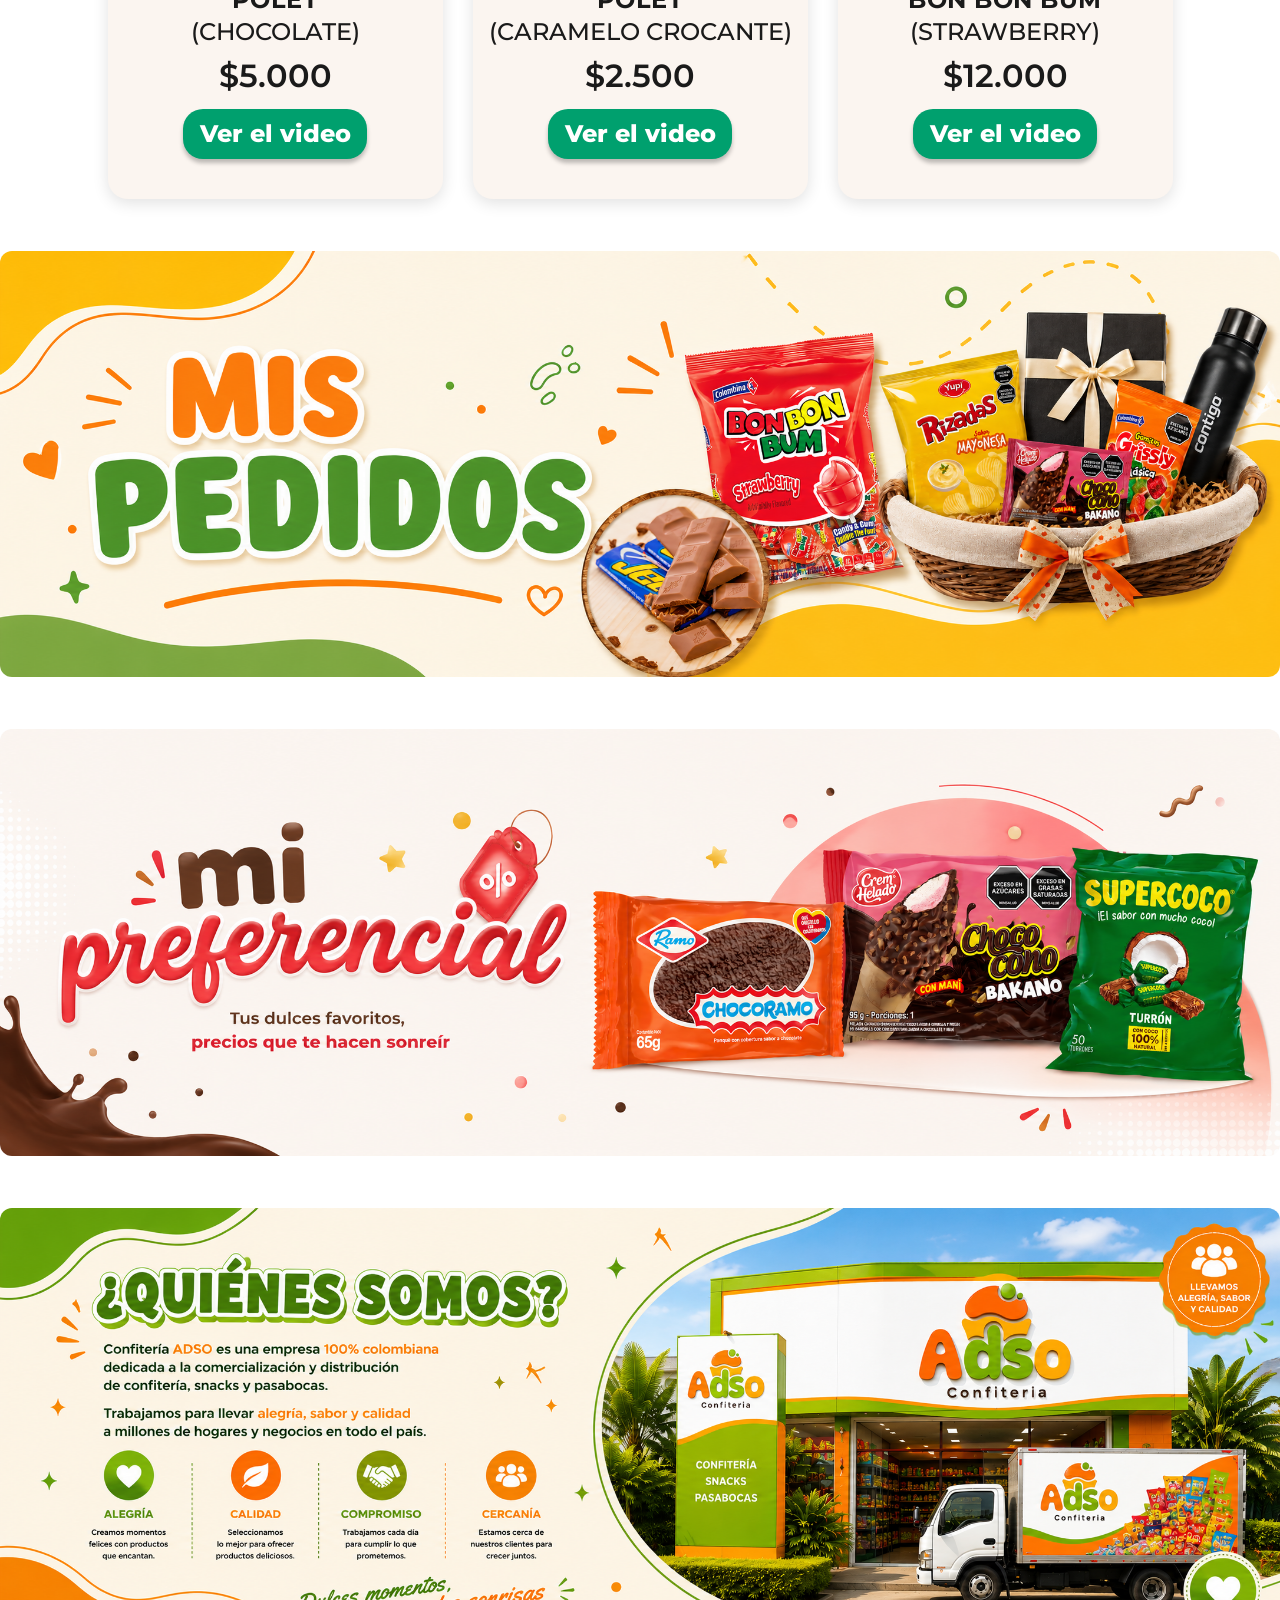
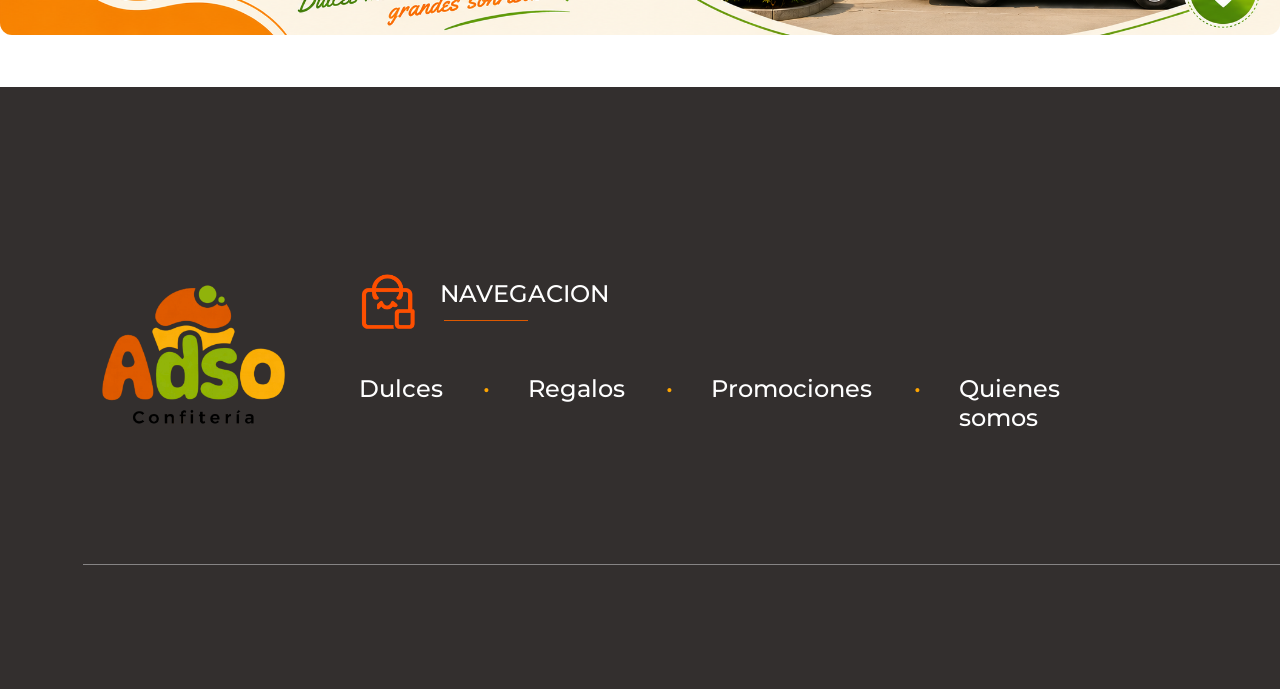
==== commit 2bcc65ce: "redes sociales envueltas en a sin href" ====
--- a/index.html
+++ b/index.html
@@ -304,19 +304,47 @@
         </div>
             <div class="iconos-footer">
             <div class="fondo_icono"></div>
-            <img src="icono_twitter.png" alt="twitter">
+            <a><img src="icono_twitter.png" alt="twitter"></a>
             <div class="fondo_icono"></div>
-            <img src="icono_youtube.png" alt="youtube">
+            <a><img src="icono_youtube.png" alt="youtube"></a>
             <div class="fondo_icono"></div>
-            <img src="icono_instagram.png" alt="instagram">
+            <a><img src="icono_instagram.png" alt="instagram"></a>
             <div class="fondo_icono"></div>
-            <img src="icono_facebook.png" alt="facebook">
+            <a><img src="icono_facebook.png" alt="facebook"></a>
         </div>
 
         <div class="linea3">
 
         </div>
 
+    </footer>
+
+    <!-- footer para mobile/tablet -->
+    <footer class="footer-mobile">
+        <div class="footer-mobile-logo">
+            <img src="logo_footer.png" alt="logo">
+        </div>
+        <div class="footer-mobile-nav">
+            <h3>NAVEGACION</h3>
+            <div class="footer-mobile-links">
+                <a href="">Dulces</a>
+                <a href="">Regalos</a>
+                <a href="">Promociones</a>
+                <a href="">Quienes somos</a>
+            </div>
+        </div>
+        <div class="footer-mobile-contacto">
+            <h3>CONTACTO</h3>
+            <p>Calle 123 #45-67, Bogota, Colombia</p>
+            <p>Lunes a sabado: 8:00 AM - 8:00 PM</p>
+            <a href="mailto:adso@gmail.com">adso@confiteriaadso.com</a>
+        </div>
+        <div class="footer-mobile-redes">
+            <a><img src="icono_twitter.png" alt="twitter"></a>
+            <a><img src="icono_youtube.png" alt="youtube"></a>
+            <a><img src="icono_instagram.png" alt="instagram"></a>
+            <a><img src="icono_facebook.png" alt="facebook"></a>
+        </div>
     </footer>
 
 </body>
--- a/style.css
+++ b/style.css
@@ -695,7 +695,7 @@
     grid-template-columns: 1fr 1fr 1fr 1fr;
 }
 
-.iconos-footer img:nth-child(2) {
+.iconos-footer a:nth-child(2) img {
     width: 63px;
     height: 63px;
     position: absolute;
@@ -705,7 +705,7 @@
     bottom: 156px;
 }
 
-.iconos-footer img:nth-child(4) {
+.iconos-footer a:nth-child(4) img {
     width: 63px;
     height: 63px;
     position: absolute;
@@ -715,7 +715,7 @@
     bottom: 156px;
 }
 
-.iconos-footer img:nth-child(6) {
+.iconos-footer a:nth-child(6) img {
     width: 63px;
     height: 63px;
     position: absolute;
@@ -725,7 +725,7 @@
     bottom: 156px;
 }
 
-.iconos-footer img:nth-child(8) {
+.iconos-footer a:nth-child(8) img {
     width: 63px;
     height: 63px;
     position: absolute;
@@ -733,15 +733,6 @@
     left: 1704px;
     right: 152px;
     bottom: 156px;
-}
-
-.iconos-footer img:not(:nth-child(2)):not(:nth-child(4)):not(:nth-child(6)):not(:nth-child(8)) {
-    width: 50px;
-    height: auto;
-    background-color: aliceblue;
-    border-radius: 100%;
-    border-color: #000000;
-    border-style: solid;
 }
 
 img[alt="icono_contacto"] {
@@ -835,4 +826,455 @@
 .footer hr {
     color: #008f5a;
     width: 100px;
-}+}
+
+/* ========== RESPONSIVE - DESKTOP MEDIANO (1025px a 1750px) ========== */
+@media (max-width: 1750px) and (min-width: 1025px) {
+
+    .navegacion {
+        flex-wrap: wrap;
+        gap: 30px;
+    }
+
+    .tarjetas-productos {
+        gap: 30px;
+        grid-template-columns: repeat(3, 1fr);
+    }
+
+    .tarjeta1 {
+        width: 100%;
+    }
+
+    .tarjeta1 img {
+        width: 200px;
+        height: auto;
+    }
+
+    .video-section {
+        padding: 0 40px;
+    }
+
+    .video-container {
+        height: 500px;
+    }
+
+    .tarjetas-video {
+        gap: 30px;
+        grid-template-columns: repeat(3, 1fr);
+    }
+
+    .tarjeta-video {
+        width: 100%;
+        height: auto;
+        padding: 60px 16px 40px;
+    }
+
+    .tarjeta-video img {
+        max-width: 150px;
+        max-height: 150px;
+    }
+
+    .banner-link {
+        width: 100%;
+        height: auto;
+    }
+
+    .footer {
+        width: 100%;
+    }
+}
+
+/* ========== RESPONSIVE - TABLET Y IPAD MINI (max 1024px) ========== */
+@media (max-width: 1024px) {
+
+    .header {
+        padding: 0 20px;
+    }
+
+    .logo img {
+        width: 150px;
+    }
+
+    .busqueda {
+        max-width: 600px;
+        margin: 0 20px;
+    }
+
+    .busqueda input {
+        height: 50px;
+        font-size: 20px;
+    }
+
+    .btn-buscar img {
+        width: 35px;
+        height: 35px;
+    }
+
+    .perfil img,
+    .carrito img {
+        width: 65px;
+        height: 65px;
+    }
+
+    .iconos {
+        gap: 30px;
+    }
+
+    .dulces a,
+    .regalos a {
+        font-size: 28px;
+    }
+
+    .hero-carousel {
+        height: 400px;
+    }
+
+    .navegacion {
+        flex-wrap: wrap;
+        gap: 30px;
+        margin: 30px 0;
+    }
+
+    .tarjetas-productos {
+        gap: 30px;
+        grid-template-columns: repeat(3, 1fr);
+    }
+
+    .tarjeta1 {
+        width: 100%;
+        padding: 15px;
+    }
+
+    .tarjeta1 img {
+        width: 200px;
+        height: auto;
+    }
+
+    .video-section {
+        padding: 0 40px;
+    }
+
+    .video-container {
+        height: 500px;
+    }
+
+    .tarjetas-video {
+        gap: 30px;
+        grid-template-columns: repeat(3, 1fr);
+    }
+
+    .tarjeta-video {
+        width: 100%;
+        height: auto;
+        padding: 60px 16px 40px;
+    }
+
+    .tarjeta-video img {
+        max-width: 150px;
+        max-height: 150px;
+    }
+
+    .banner-link {
+        width: 100%;
+        height: auto;
+    }
+
+    .footer {
+        display: none;
+    }
+
+    .footer-mobile {
+        display: flex;
+    }
+}
+
+/* ========== RESPONSIVE - PHONE (max 767px) ========== */
+@media (max-width: 767px) {
+
+    * {
+        box-sizing: border-box;
+    }
+
+    .header {
+        flex-wrap: wrap;
+        height: auto;
+        padding: 15px;
+        gap: 10px;
+        justify-content: center;
+    }
+
+    .logo {
+        right: 0;
+        top: 0;
+    }
+
+    .logo img {
+        width: 120px;
+    }
+
+    .busqueda {
+        max-width: 100%;
+        margin: 10px 0;
+        left: 0;
+        bottom: 0;
+        order: 3;
+    }
+
+    .busqueda input {
+        height: 40px;
+        font-size: 16px;
+        padding: 0 35px 0 12px;
+    }
+
+    .btn-buscar {
+        right: 10px;
+        top: 5px;
+        bottom: 5px;
+    }
+
+    .btn-buscar img {
+        width: 28px;
+        height: 28px;
+    }
+
+    .iconos {
+        gap: 15px;
+    }
+
+    .perfil img,
+    .carrito img {
+        width: 45px;
+        height: 45px;
+    }
+
+    .botones {
+        height: 55px;
+    }
+
+    .dulces a,
+    .regalos a {
+        font-size: 20px;
+    }
+
+    .hero-carousel {
+        height: 200px;
+    }
+
+    .navegacion {
+        flex-direction: column;
+        gap: 15px;
+        margin: 20px 0;
+        padding: 0 20px;
+        align-items: stretch;
+    }
+
+    .btn-categorias {
+        width: 100%;
+        height: 60px;
+        font-size: 24px;
+    }
+
+    .btn-categorias-texto {
+        top: 20px;
+        left: 12px;
+        right: 60px;
+        bottom: 20px;
+        font-size: 24px;
+    }
+
+    .btn-categorias img {
+        width: 18px;
+        top: 20px;
+        left: auto;
+        right: 20px;
+        bottom: 20px;
+    }
+
+    .btn-nav {
+        width: 100%;
+        height: 60px;
+        font-size: 24px;
+    }
+
+    .tarjetas-productos {
+        gap: 16px;
+        grid-template-columns: repeat(2, 1fr);
+    }
+
+    .tarjeta1 {
+        width: 100%;
+        height: auto;
+        padding: 12px 12px 20px;
+        border-radius: 15px;
+    }
+
+    .imagen1 {
+        padding: 5px;
+    }
+
+    .tarjeta1 img {
+        width: 130px;
+        height: auto;
+    }
+
+    .nombre-producto {
+        font-size: 16px;
+    }
+
+    .subtitulo-producto {
+        font-size: 14px;
+        margin-bottom: 5px;
+    }
+
+    .precio-producto {
+        font-size: 20px;
+        margin-top: 4px;
+    }
+
+    .info-producto {
+        margin: 8px 0 12px;
+    }
+
+    .btn-producto {
+        width: 100%;
+        max-width: 200px;
+        height: 50px;
+        font-size: 16px;
+        border-radius: 15px;
+    }
+
+    .boton1 {
+        padding: 0 5px;
+    }
+
+    .video-section {
+        padding: 0 15px;
+        margin-bottom: 30px;
+    }
+
+    .video-container {
+        height: 220px;
+    }
+
+    .tarjetas-video {
+        gap: 20px;
+        grid-template-columns: 1fr;
+    }
+
+    .tarjeta-video {
+        width: 100%;
+        padding: 40px 16px 30px;
+    }
+
+    .tarjeta-video .imagen1 {
+        height: 150px;
+    }
+
+    .tarjeta-video img {
+        max-width: 120px;
+        max-height: 120px;
+    }
+
+    .tarjeta-video .info-producto {
+        margin: 8px 0 10px;
+    }
+
+    .tarjeta-video .btn-video {
+        width: 160px;
+        height: 44px;
+        font-size: 18px;
+    }
+
+    .banners {
+        gap: 20px;
+        margin-bottom: 30px;
+    }
+
+    .banner-link {
+        width: 100%;
+        height: auto;
+    }
+
+    .footer {
+        display: none;
+    }
+
+    .footer-mobile {
+        display: flex;
+    }
+}
+
+/* ========== FOOTER MOBILE ========== */
+.footer-mobile {
+    display: none;
+    background-color: #332f2e;
+    color: #ffffff;
+    padding: 40px 20px;
+    flex-direction: column;
+    align-items: center;
+    gap: 30px;
+    width: 100%;
+}
+
+.footer-mobile-logo img {
+    width: 150px;
+    height: auto;
+}
+
+.footer-mobile-nav {
+    text-align: center;
+}
+
+.footer-mobile-nav h3 {
+    font-size: 20px;
+    font-weight: 600;
+    margin-bottom: 15px;
+    color: #ffffff;
+}
+
+.footer-mobile-links {
+    display: flex;
+    flex-direction: column;
+    gap: 10px;
+}
+
+.footer-mobile-links a {
+    color: #ffffff;
+    text-decoration: none;
+    font-size: 18px;
+    font-weight: 500;
+}
+
+.footer-mobile-contacto {
+    text-align: center;
+}
+
+.footer-mobile-contacto h3 {
+    font-size: 20px;
+    font-weight: 600;
+    margin-bottom: 15px;
+    color: #ffffff;
+}
+
+.footer-mobile-contacto p,
+.footer-mobile-contacto a {
+    color: #ffffff;
+    font-size: 16px;
+    margin-bottom: 8px;
+    display: block;
+    text-decoration: none;
+}
+
+.footer-mobile-redes {
+    display: flex;
+    gap: 20px;
+    justify-content: center;
+}
+
+.footer-mobile-redes img {
+    width: 40px;
+    height: 40px;
+    background-color: #ffffff;
+    border-radius: 50%;
+    padding: 5px;
+}
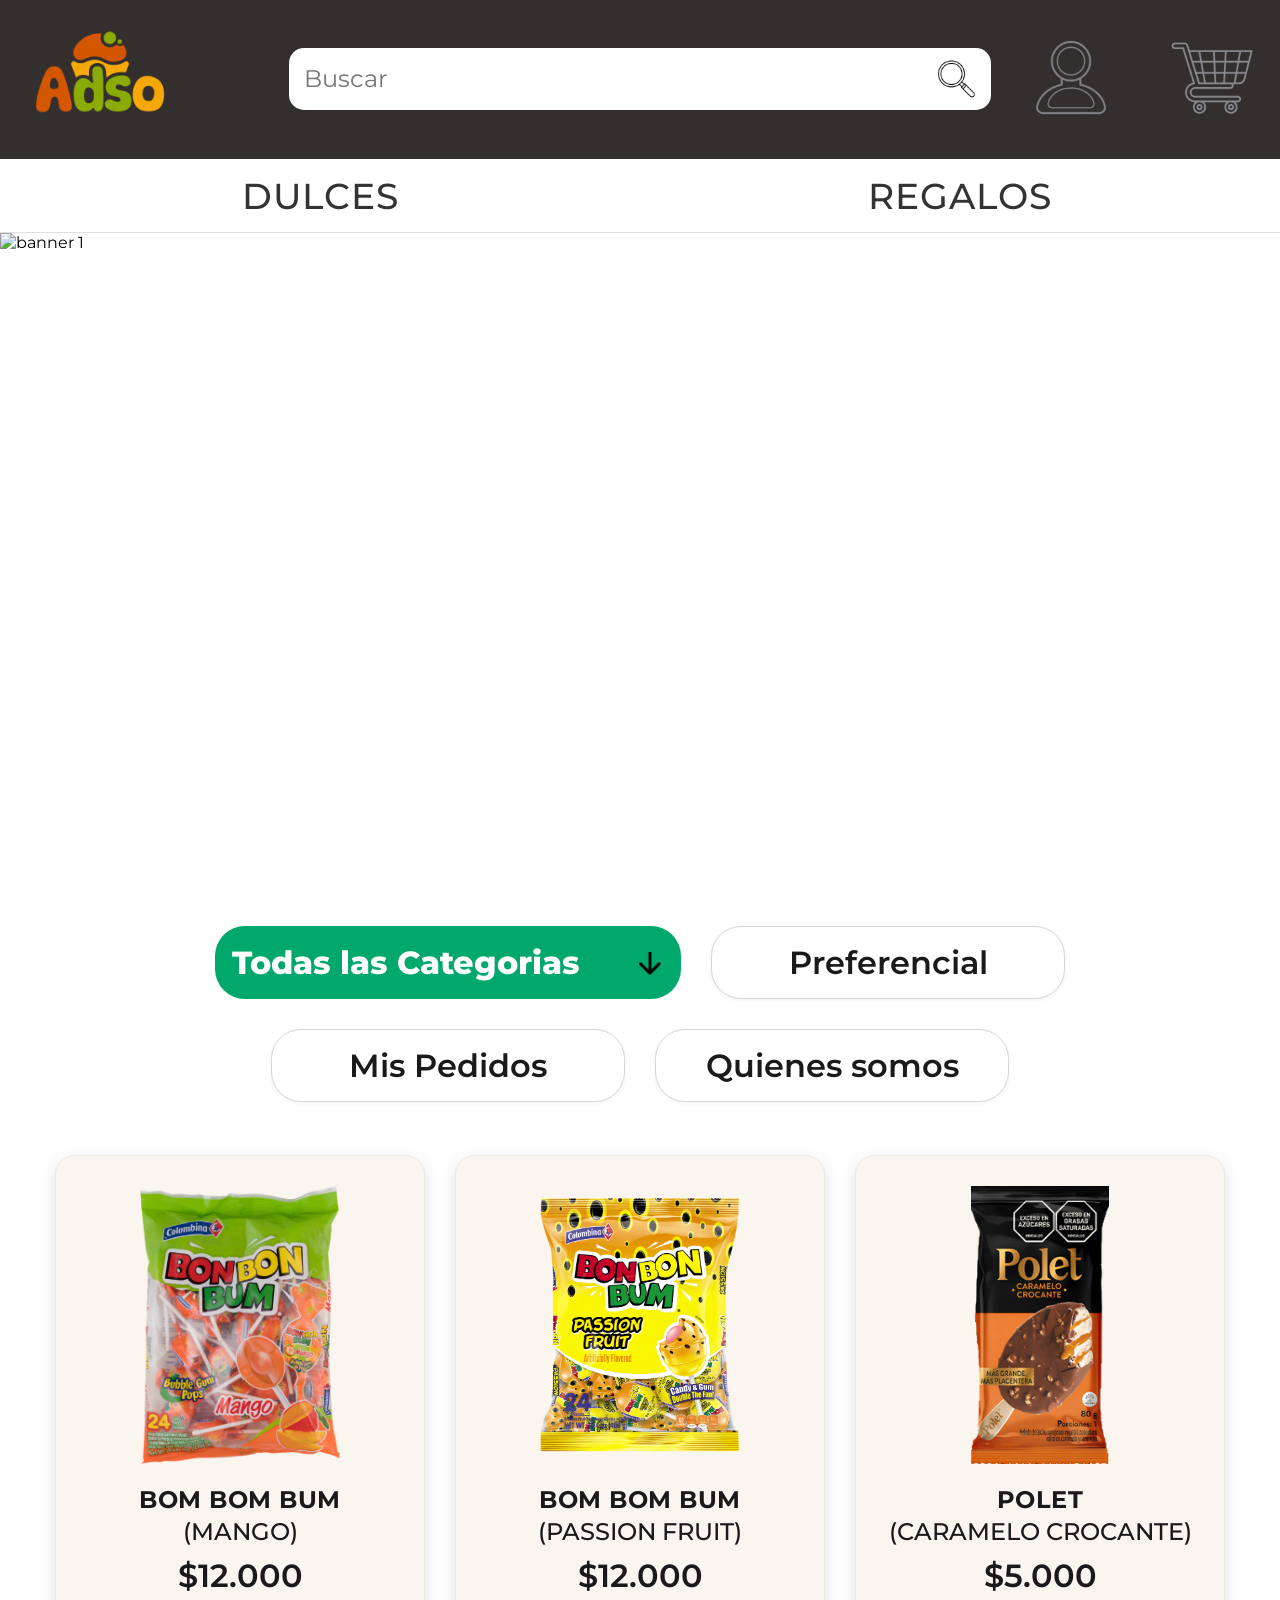
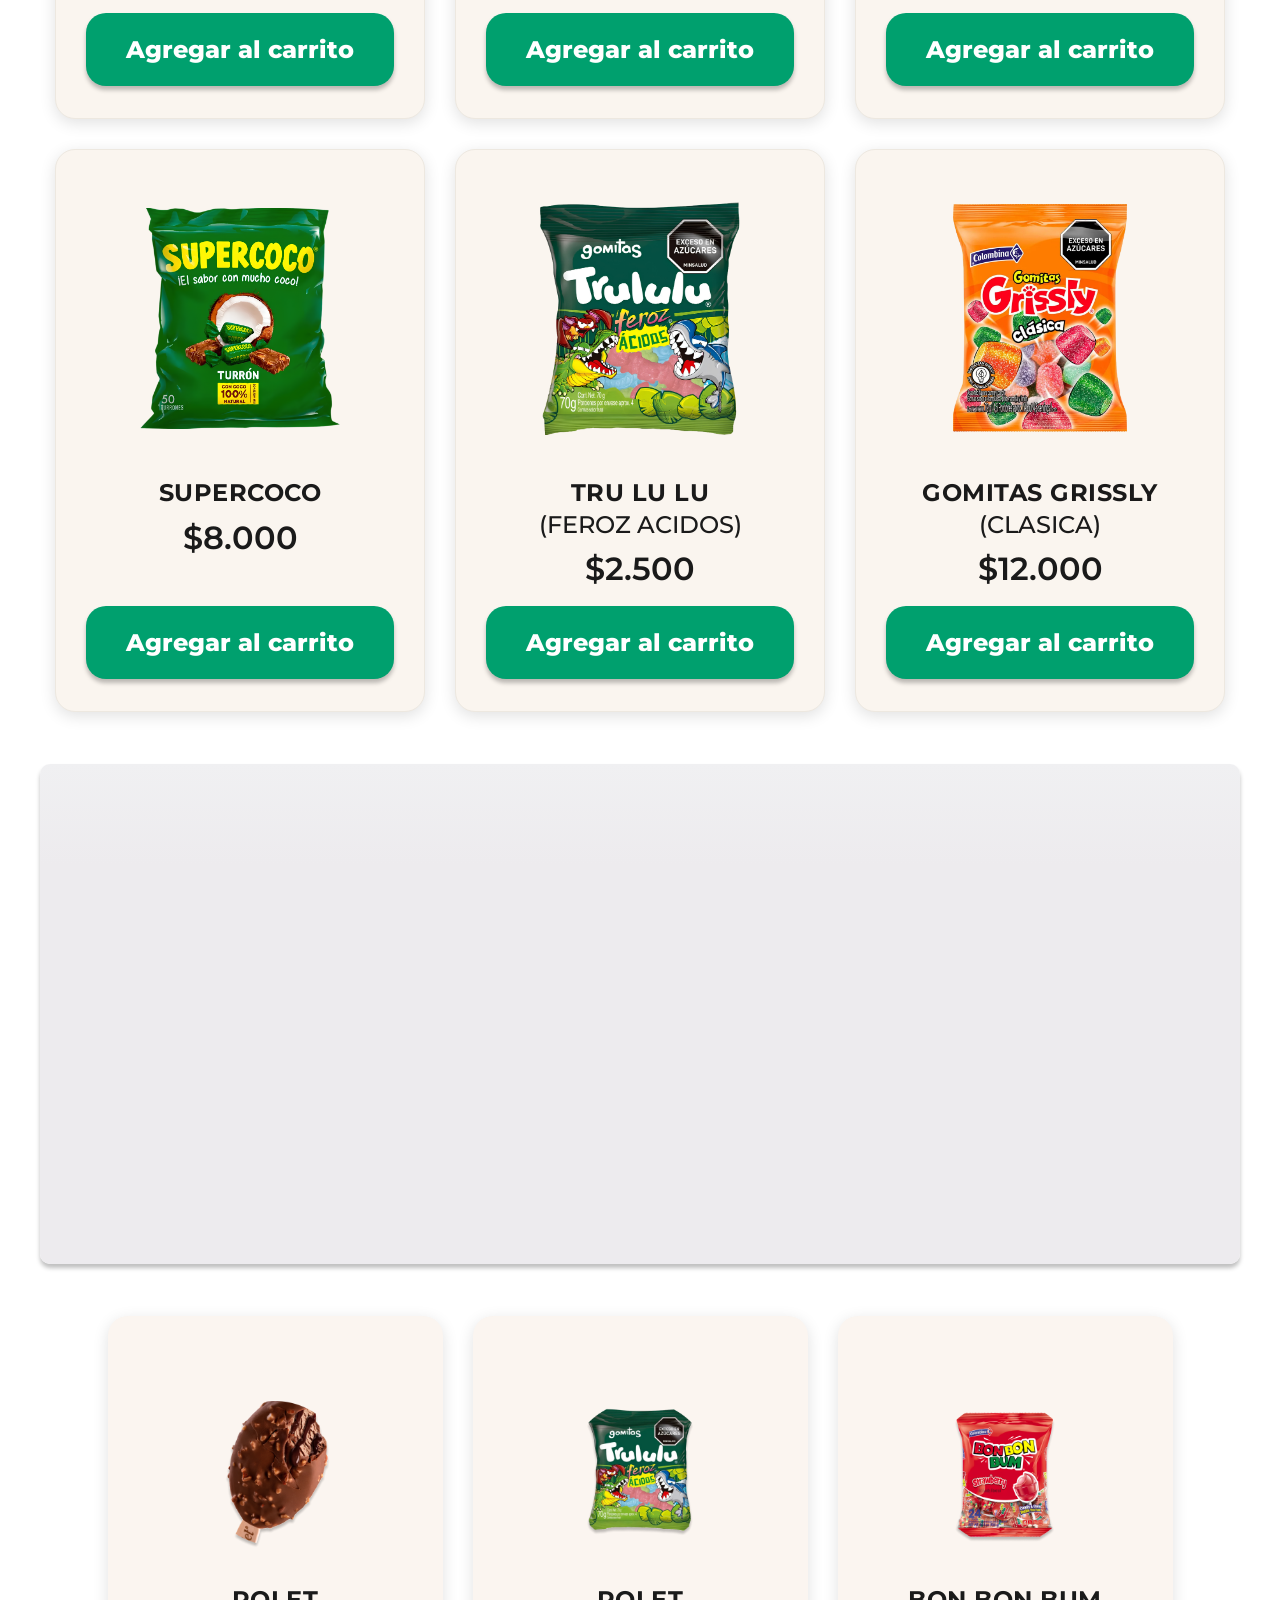
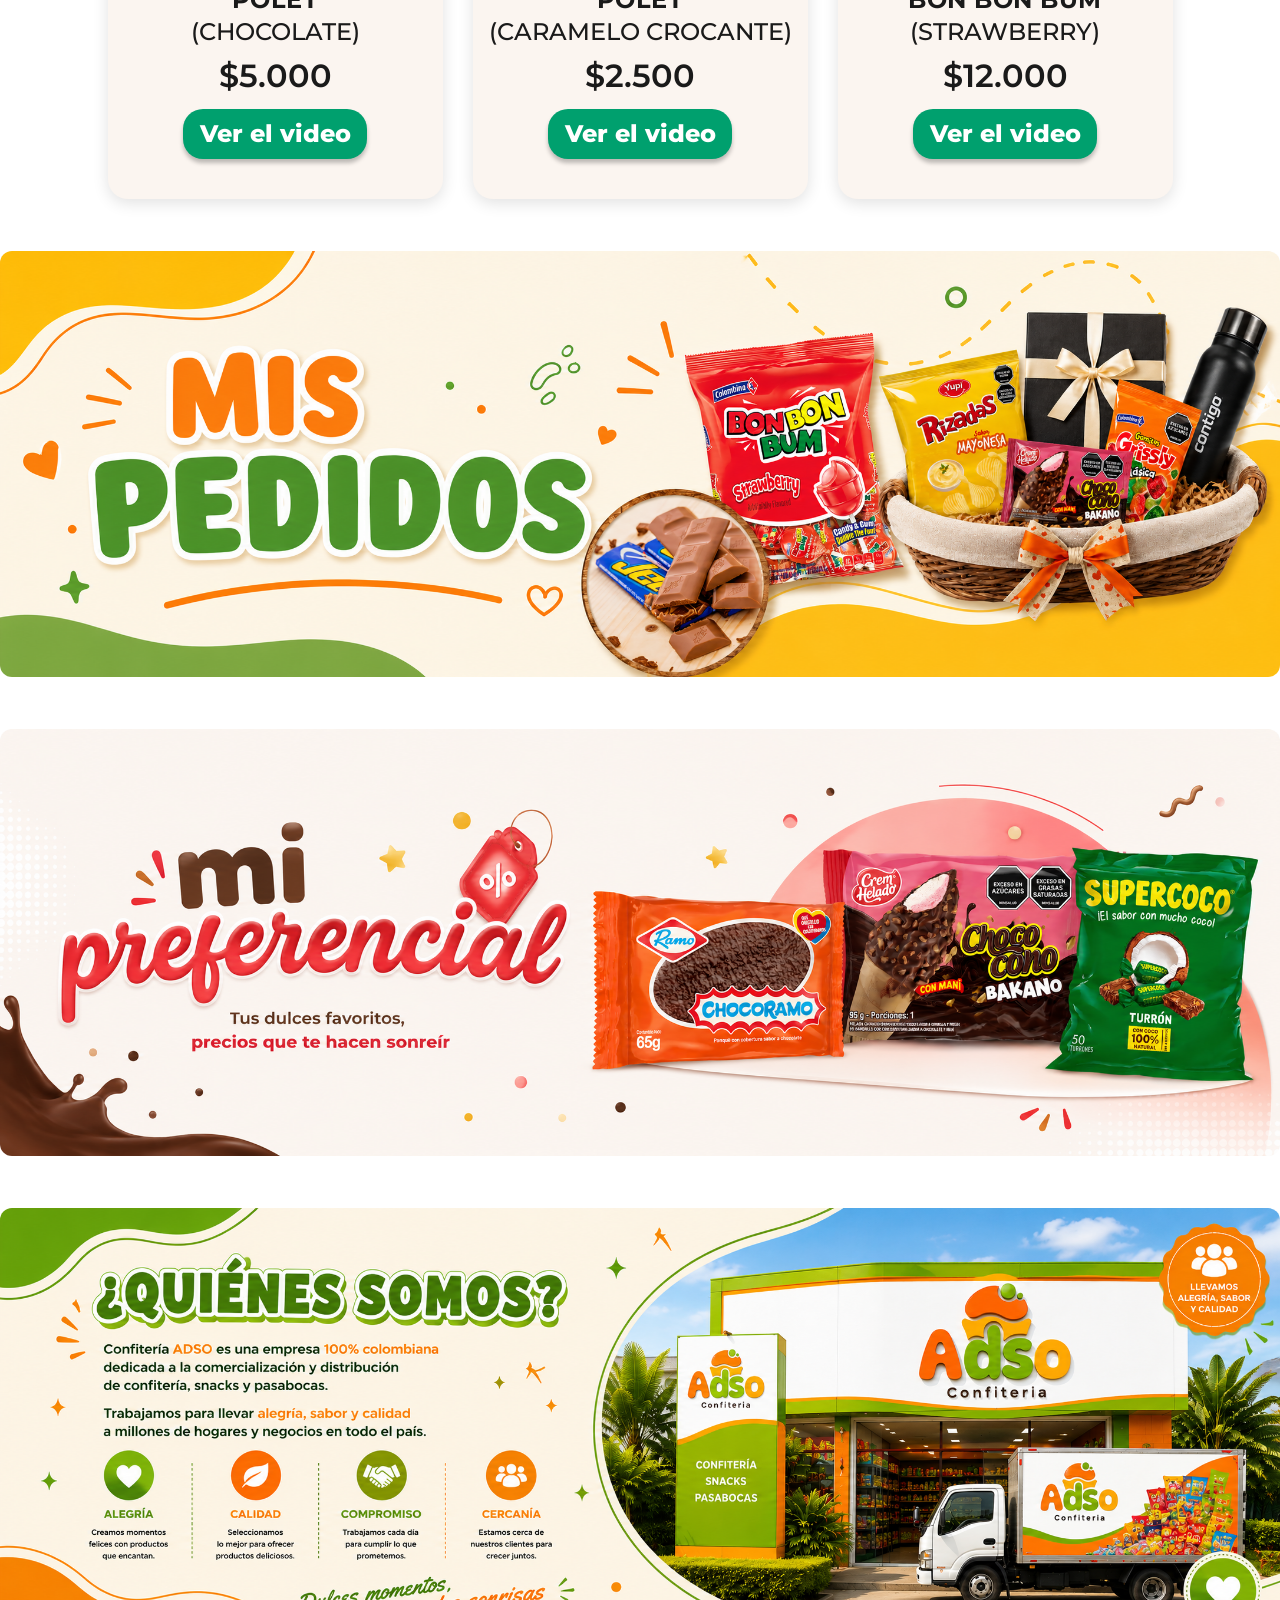
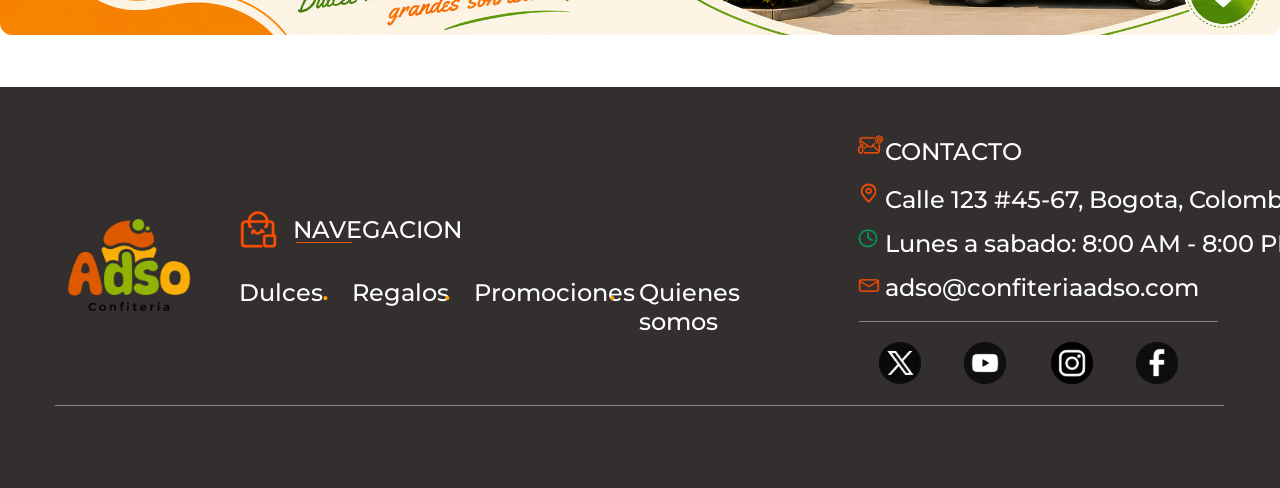
==== commit 901c63ca: "Mejore la parte del carrito" ====
--- a/index.html
+++ b/index.html
@@ -1,4 +1,4 @@
-<!DOCTYPE html>
+﻿<!DOCTYPE html>
 <html lang="es">
 <head>
     <meta charset="UTF-8">
@@ -143,7 +143,7 @@
                 </div>
                 <div class="info-producto">
                     <h2 class="nombre-producto">TRU LU LU</h2>
-                    <p class="subtitulo-producto">(FEROZ ÁCIDOS)</p>
+                    <p class="subtitulo-producto">(FEROZ ACIDOS)</p>
                     <p class="precio-producto">$2.500</p>
                 </div>
                 <div class="boton1">
@@ -157,7 +157,7 @@
                 </div>
                 <div class="info-producto">
                     <h2 class="nombre-producto">GOMITAS GRISSLY</h2>
-                    <p class="subtitulo-producto">(CLÁSICA)</p>
+                    <p class="subtitulo-producto">(CLASICA)</p>
                     <p class="precio-producto">$12.000</p>
                 </div>
                 <div class="boton1">
@@ -304,13 +304,13 @@
         </div>
             <div class="iconos-footer">
             <div class="fondo_icono"></div>
-            <a><img src="icono_twitter.png" alt="twitter"></a>
+            <a href="#"><img src="icono_twitter.png" alt="twitter"></a>
             <div class="fondo_icono"></div>
-            <a><img src="icono_youtube.png" alt="youtube"></a>
+            <a href="#"><img src="icono_youtube.png" alt="youtube"></a>
             <div class="fondo_icono"></div>
-            <a><img src="icono_instagram.png" alt="instagram"></a>
+            <a href="#"><img src="icono_instagram.png" alt="instagram"></a>
             <div class="fondo_icono"></div>
-            <a><img src="icono_facebook.png" alt="facebook"></a>
+            <a href="#"><img src="icono_facebook.png" alt="facebook"></a>
         </div>
 
         <div class="linea3">
@@ -340,12 +340,12 @@
             <a href="mailto:adso@gmail.com">adso@confiteriaadso.com</a>
         </div>
         <div class="footer-mobile-redes">
-            <a><img src="icono_twitter.png" alt="twitter"></a>
-            <a><img src="icono_youtube.png" alt="youtube"></a>
-            <a><img src="icono_instagram.png" alt="instagram"></a>
-            <a><img src="icono_facebook.png" alt="facebook"></a>
+            <a href="#"><img src="icono_twitter.png" alt="twitter"></a>
+            <a href="#"><img src="icono_youtube.png" alt="youtube"></a>
+            <a href="#"><img src="icono_instagram.png" alt="instagram"></a>
+            <a href="#"><img src="icono_facebook.png" alt="facebook"></a>
         </div>
     </footer>
 
 </body>
-</html>+</html>
--- a/style.css
+++ b/style.css
@@ -10,6 +10,14 @@
 
 body {
     font-family: 'Montserrat', sans-serif;
+    min-height: 100vh;
+    display: flex;
+    flex-direction: column;
+}
+
+footer,
+.footer-mobile {
+    margin-top: auto;
 }
 
 /* esconder el scroll */
@@ -342,7 +350,6 @@
 }
 
 .btn-producto {
-    background-color: #00a86b;
     color: white;
     border: 0 solid #FFF8E7;
     border-radius: 20px;
@@ -457,12 +464,8 @@
 /* footer de 1920x602px con fondo oscuro, todos los elementos posicionados absolutamente */
 .footer {
     background-color: #332f2e;
-    width: 1920px;
-    height: 602px;
-    display: flex;
-    align-items: center;
-    justify-content: space-between;
-    padding: 0 40px;
+    width: 100%;
+    aspect-ratio: 1920 / 602;
     position: relative;
     overflow: hidden;
 }
@@ -484,10 +487,10 @@
     color: #ffffff;
     text-decoration: none;
     position: absolute;
-    top: 192px;
-    left: 440px;
-    right: 1309px;
-    bottom: 388px;
+    top: 31.89%;
+    left: 22.92%;
+    right: 68.18%;
+    bottom: 64.45%;
 }
 
 .enlaces {
@@ -503,10 +506,10 @@
 
 .footer .dulces-link {
     position: absolute;
-    top: 287px;
-    left: 359px;
-    right: 1476px;
-    bottom: 293px;
+    top: 47.67%;
+    left: 18.70%;
+    right: 76.88%;
+    bottom: 48.67%;
     font-size: 24px;
     color: #ffffff;
     text-decoration: none;
@@ -514,10 +517,10 @@
 
 .footer .dulces-link2 {
     position: absolute;
-    top: 287px;
-    left: 528px;
-    right: 1293px;
-    bottom: 293px;
+    top: 47.67%;
+    left: 27.50%;
+    right: 67.34%;
+    bottom: 48.67%;
     font-size: 24px;
     color: #ffffff;
     text-decoration: none;
@@ -525,10 +528,10 @@
 
 .footer .dulces-link3 {
     position: absolute;
-    top: 287px;
-    left: 711px;
-    right: 1045px;
-    bottom: 293px;
+    top: 47.67%;
+    left: 37.03%;
+    right: 54.43%;
+    bottom: 48.67%;
     font-size: 24px;
     color: #ffffff;
     text-decoration: none;
@@ -536,10 +539,10 @@
 
 .footer .dulces-link4 {
     position: absolute;
-    top: 287px;
-    left: 959px;
-    right: 768px;
-    bottom: 293px;
+    top: 47.67%;
+    left: 49.95%;
+    right: 40.00%;
+    bottom: 48.67%;
     font-size: 24px;
     color: #ffffff;
     text-decoration: none;
@@ -547,20 +550,20 @@
 
 .contacto {
     position: absolute;
-    top: 75px;
-    left: 1328px;
-    right: 453px;
-    bottom: 506px;
+    top: 12.46%;
+    left: 69.17%;
+    right: 23.59%;
+    bottom: 84.05%;
     font-size: 24px;
     color: #ffffff;
 }
 
 .direccion {
     position: absolute;
-    top: 147px;
-    left: 1328px;
-    right: 163px;
-    bottom: 433px;
+    top: 24.42%;
+    left: 69.17%;
+    right: 8.49%;
+    bottom: 71.93%;
     font-size: 24px;
     color: #ffffff;
     white-space: nowrap;
@@ -568,10 +571,10 @@
 
 .horario {
     position: absolute;
-    top: 213px;
-    left: 1328px;
-    right: 163px;
-    bottom: 366px;
+    top: 35.38%;
+    left: 69.17%;
+    right: 8.49%;
+    bottom: 60.80%;
     font-size: 24px;
     color: #ffffff;
     white-space: nowrap;
@@ -579,10 +582,10 @@
 
 .correo {
     position: absolute;
-    top: 280px;
-    left: 1328px;
-    right: 271px;
-    bottom: 299px;
+    top: 46.51%;
+    left: 69.17%;
+    right: 14.11%;
+    bottom: 49.67%;
     font-size: 24px;
     color: #ffffff;
     text-decoration: none;
@@ -592,90 +595,79 @@
 .footer .punto2,
 .footer .punto3 {
     position: absolute;
-    top: 276px;
+    top: 45.85%;
     font-size: 20px;
     color: #d85704;
-    height: 600px;
 }
 
 .footer .punto1 {
-    left: 483px;
+    left: 25.16%;
 }
 
 .footer .punto2 {
-    left: 666px;
+    left: 34.69%;
 }
 
 .footer .punto3 {
-    left: 914px;
+    left: 47.60%;
 }
 
 .logo-footer {
     position: absolute;
-    top: 122px;
-    left: 48px;
-    right: 1581px;
-    bottom: 189px;
+    top: 20.27%;
+    left: 2.50%;
+    right: 82.34%;
+    bottom: 31.40%;
 }
 
 .logo-footer img {
-    width: 291px;
-    height: 291px;
+    width: 100%;
+    height: 100%;
+    object-fit: contain;
 }
 
 .navegacion-footer{
     position: absolute;
-    top: 148px;
-    left: 314px;
-    right: 1465px;
-    bottom: 313px;
+    top: 24.58%;
+    left: 16.35%;
+    right: 76.30%;
+    bottom: 52.00%;
 }
 
 .navegacion-footer img{
-    height: 141px;
-    width: 141px;
+    width: 100%;
+    height: 100%;
+    object-fit: contain;
 }
 
 .linea1{
-    width: 84px;
+    position: absolute;
+    top: 38.70%;
+    left: 23.13%;
+    right: 72.50%;
+    bottom: 61.13%;
     height: 1px;
-}
-
-.linea1{
-    position: absolute;
-    top: 233px;
-    left: 444px;
-    right: 1392px;
-    bottom: 368px;
     background: #DE5900;
 }
 
 .linea2{
-    width: 538px;
+    position: absolute;
+    top: 58.47%;
+    left: 67.14%;
+    right: 4.84%;
+    bottom: 41.36%;
     height: 1px;
-}
-
-.linea2{
-    position: absolute;
-    top: 352px;
-    left: 1289px;
-    right: 93px;
-    bottom: 249px;
     opacity: 0.5;
     background: #D9D9D9;
 }
 
 .linea3{
-    width: 1753px;
+    position: absolute;
+    top: 79.24%;
+    left: 4.32%;
+    right: 4.38%;
+    bottom: 20.60%;
     height: 1px;
-}
-
-.linea3{
-    position: absolute;
-    top: 477px;
-    left: 83px;
-    right: 84px;
-    bottom: 124px;
     opacity: 0.5;
     background: #D9D9D9;
 }
@@ -687,7 +679,7 @@
 }
 
 .iconos-footer {
-    width: 400px;
+    width: 20.83%;
     display: grid;
     align-items: center;
     justify-content: center;
@@ -696,91 +688,91 @@
 }
 
 .iconos-footer a:nth-child(2) img {
-    width: 63px;
-    height: 63px;
-    position: absolute;
-    top: 383px;
-    left: 1318px;
-    right: 539px;
-    bottom: 156px;
+    width: 3.28%;
+    height: 10.47%;
+    position: absolute;
+    top: 63.62%;
+    left: 68.65%;
+    right: 28.07%;
+    bottom: 25.91%;
 }
 
 .iconos-footer a:nth-child(4) img {
-    width: 63px;
-    height: 63px;
-    position: absolute;
-    top: 383px;
-    left: 1446px;
-    right: 410px;
-    bottom: 156px;
+    width: 3.28%;
+    height: 10.47%;
+    position: absolute;
+    top: 63.62%;
+    left: 75.31%;
+    right: 21.35%;
+    bottom: 25.91%;
 }
 
 .iconos-footer a:nth-child(6) img {
-    width: 63px;
-    height: 63px;
-    position: absolute;
-    top: 383px;
-    left: 1576px;
-    right: 280px;
-    bottom: 156px;
+    width: 3.28%;
+    height: 10.47%;
+    position: absolute;
+    top: 63.62%;
+    left: 82.08%;
+    right: 14.58%;
+    bottom: 25.91%;
 }
 
 .iconos-footer a:nth-child(8) img {
-    width: 63px;
-    height: 63px;
-    position: absolute;
-    top: 383px;
-    left: 1704px;
-    right: 152px;
-    bottom: 156px;
+    width: 3.28%;
+    height: 10.47%;
+    position: absolute;
+    top: 63.62%;
+    left: 88.75%;
+    right: 7.92%;
+    bottom: 25.91%;
 }
 
 img[alt="icono_contacto"] {
-    width: 51px;
-    height: 40px;
-    position: absolute;
-    top: 68px;
-    left: 1278px;
-    right: 591px;
-    bottom: 494px;
+    width: 2.66%;
+    height: 6.64%;
+    position: absolute;
+    top: 11.30%;
+    left: 66.56%;
+    right: 30.78%;
+    bottom: 82.06%;
 }
 
 img[alt="icono_direccion"] {
-    width: 46px;
-    height: 44px;
-    position: absolute;
-    top: 140px;
-    left: 1280px;
-    right: 594px;
-    bottom: 418px;
+    width: 2.40%;
+    height: 7.31%;
+    position: absolute;
+    top: 23.26%;
+    left: 66.67%;
+    right: 30.94%;
+    bottom: 69.44%;
 }
 
 img[alt="icono_horario"] {
-    width: 45px;
-    height: 43px;
-    position: absolute;
-    top: 207px;
-    left: 1280px;
-    right: 595px;
-    bottom: 352px;
+    width: 2.34%;
+    height: 7.14%;
+    position: absolute;
+    top: 34.39%;
+    left: 66.67%;
+    right: 30.99%;
+    bottom: 58.47%;
 }
 
 img[alt="icono_correo"] {
-    width: 45px;
-    height: 39px;
-    position: absolute;
-    top: 279px;
-    left: 1281px;
-    right: 594px;
-    bottom: 284px;
+    width: 2.34%;
+    height: 6.48%;
+    position: absolute;
+    top: 46.35%;
+    left: 66.72%;
+    right: 30.94%;
+    bottom: 47.18%;
 }
 
 .iconos-footer .fondo_icono:nth-of-type(1) {
     position: absolute;
-    top: 387px;
-    left: 1322px;
-    width: 55px;
-    height: 55px;
+    top: 64.29%;
+    left: 68.85%;
+    width: 2.86%;
+    height: 9.14%;
     background-color: #ffffff;
     border-radius: 50%;
     z-index: 0;
@@ -788,10 +780,10 @@
 
 .iconos-footer .fondo_icono:nth-of-type(2) {
     position: absolute;
-    top: 387px;
-    left: 1450px;
-    width: 55px;
-    height: 55px;
+    top: 64.29%;
+    left: 75.52%;
+    width: 2.86%;
+    height: 9.14%;
     background-color: #ffffff;
     border-radius: 50%;
     z-index: 0;
@@ -799,10 +791,10 @@
 
 .iconos-footer .fondo_icono:nth-of-type(3) {
     position: absolute;
-    top: 387px;
-    left: 1580px;
-    width: 55px;
-    height: 55px;
+    top: 64.29%;
+    left: 82.29%;
+    width: 2.86%;
+    height: 9.14%;
     background-color: #ffffff;
     border-radius: 50%;
     z-index: 0;
@@ -810,10 +802,10 @@
 
 .iconos-footer .fondo_icono:nth-of-type(4) {
     position: absolute;
-    top: 387px;
-    left: 1708px;
-    width: 55px;
-    height: 55px;
+    top: 64.29%;
+    left: 88.96%;
+    width: 2.86%;
+    height: 9.14%;
     background-color: #ffffff;
     border-radius: 50%;
     z-index: 0;
@@ -825,7 +817,7 @@
 
 .footer hr {
     color: #008f5a;
-    width: 100px;
+    width: 5.21%;
 }
 
 /* ========== RESPONSIVE - DESKTOP MEDIANO (1025px a 1750px) ========== */
